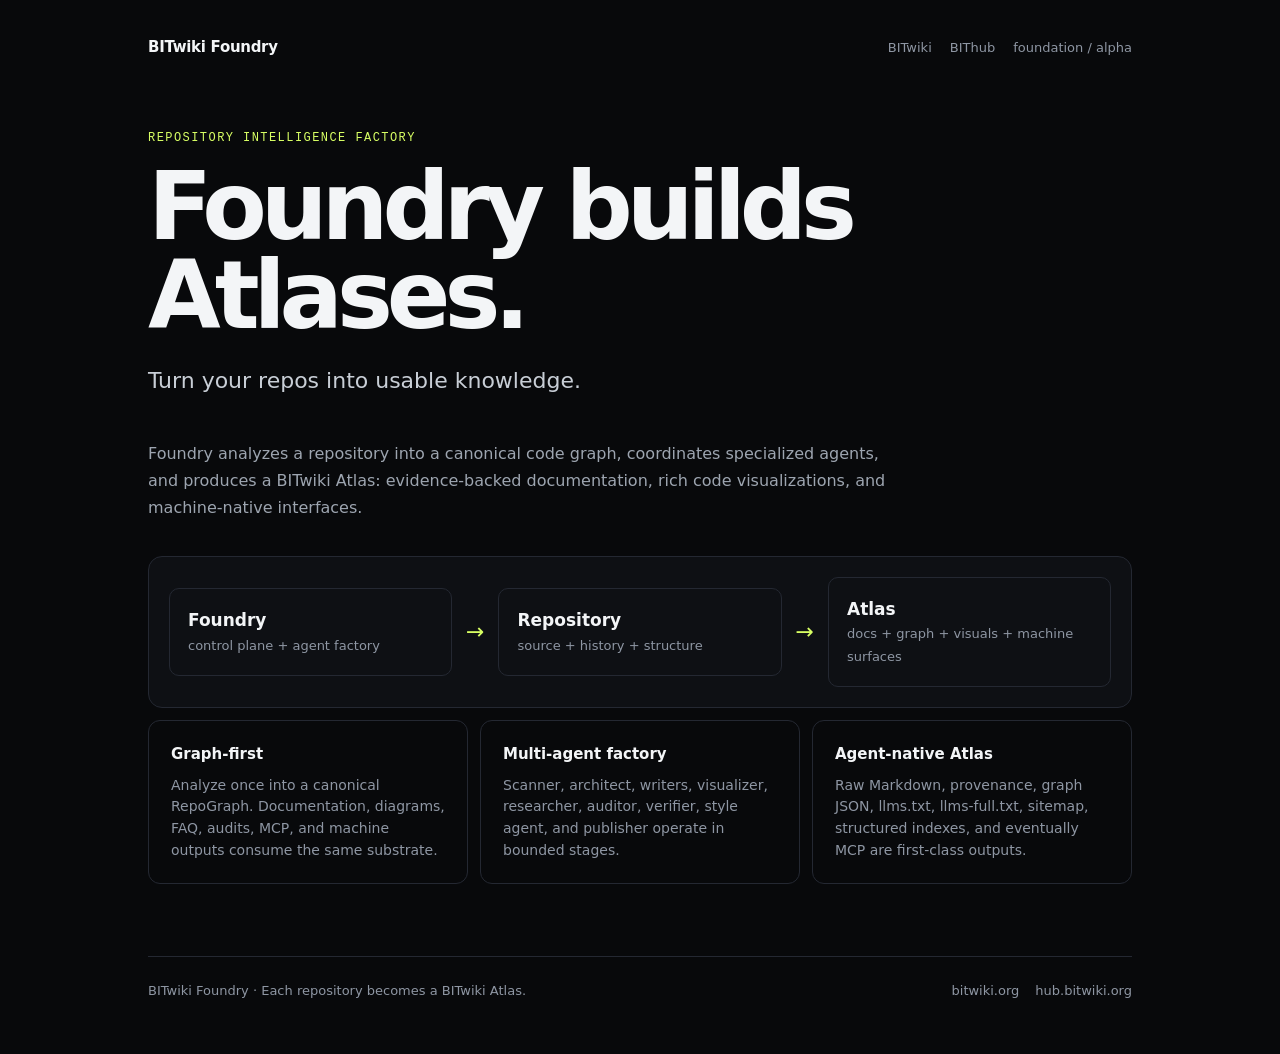
==== index.html @ 60d4ee9d "Refine BITwiki Foundry homepage copy and ecosystem links" ====
<!doctype html>
<html lang="en">
<head>
<meta charset="utf-8" />
<meta name="viewport" content="width=device-width,initial-scale=1" />
<title>BITwiki Foundry</title>
<meta name="description" content="BITwiki Foundry turns repositories into usable knowledge and produces agent-native BITwiki Atlases." />
<style>
:root{color-scheme:dark;--bg:#08090b;--panel:#0e1014;--line:#242832;--fg:#f3f5f7;--muted:#8e96a3;--accent:#d8ff64}
*{box-sizing:border-box}html,body{margin:0;background:var(--bg);color:var(--fg);font:15px/1.55 ui-sans-serif,system-ui,-apple-system,BlinkMacSystemFont,"Segoe UI",sans-serif}body{min-height:100vh}a{color:inherit;text-decoration:none}.wrap{max-width:1040px;margin:auto;padding:28px}.nav{display:flex;justify-content:space-between;align-items:center;gap:20px;padding:8px 0 72px}.brand{font-weight:700;letter-spacing:-.02em}.navlinks{display:flex;align-items:center;gap:18px;color:var(--muted);font-size:13px}.navlinks a:hover{color:var(--fg)}.tag{color:var(--muted);font-size:13px}.hero{max-width:800px;padding-bottom:42px}.kicker{font:12px ui-monospace,SFMono-Regular,Menlo,monospace;color:var(--accent);letter-spacing:.12em;text-transform:uppercase}.hero h1{font-size:clamp(46px,8vw,94px);line-height:.94;letter-spacing:-.065em;margin:18px 0 24px}.subtitle{font-size:22px;max-width:680px;color:#c8ced6;margin:0}.intro{max-width:760px;padding:0 0 34px}.intro p{margin:0;color:#9da5b0;font-size:16px;line-height:1.7}.flow{display:grid;grid-template-columns:1fr auto 1fr auto 1fr;gap:14px;align-items:center;border:1px solid var(--line);background:var(--panel);padding:20px;border-radius:14px}.node{padding:18px;border:1px solid var(--line);border-radius:10px}.node strong{display:block;font-size:17px}.node span{color:var(--muted);font-size:13px}.arrow{color:var(--accent);font-size:22px}.grid{display:grid;grid-template-columns:repeat(3,1fr);gap:12px;margin-top:12px}.card{border:1px solid var(--line);border-radius:12px;padding:22px;min-height:150px}.card h3{margin:0 0 8px;font-size:15px}.card p{margin:0;color:var(--muted);font-size:14px}.foot{display:flex;justify-content:space-between;gap:20px;flex-wrap:wrap;border-top:1px solid var(--line);margin-top:72px;padding:24px 0;color:var(--muted);font-size:13px}.footlinks{display:flex;gap:16px}.foot a:hover{color:var(--fg)}@media(max-width:720px){.nav{align-items:flex-start;padding-bottom:44px}.navlinks{gap:12px;flex-wrap:wrap;justify-content:flex-end}.tag{display:none}.flow{grid-template-columns:1fr}.arrow{transform:rotate(90deg);text-align:center}.grid{grid-template-columns:1fr}.hero{padding-bottom:34px}}
</style>
</head>
<body><main class="wrap">
<nav class="nav"><div class="brand">BITwiki Foundry</div><div class="navlinks"><a href="https://bitwiki.org/">BITwiki</a><a href="https://hub.bitwiki.org/">BIThub</a><span class="tag">foundation / alpha</span></div></nav>
<section class="hero"><div class="kicker">Repository intelligence factory</div><h1>Foundry builds Atlases.</h1><p class="subtitle">Turn your repos into usable knowledge.</p></section>
<section class="intro"><p>Foundry analyzes a repository into a canonical code graph, coordinates specialized agents, and produces a BITwiki Atlas: evidence-backed documentation, rich code visualizations, and machine-native interfaces.</p></section>
<section class="flow" aria-label="Foundry pipeline"><div class="node"><strong>Foundry</strong><span>control plane + agent factory</span></div><div class="arrow">→</div><div class="node"><strong>Repository</strong><span>source + history + structure</span></div><div class="arrow">→</div><div class="node"><strong>Atlas</strong><span>docs + graph + visuals + machine surfaces</span></div></section>
<section class="grid"><article class="card"><h3>Graph-first</h3><p>Analyze once into a canonical RepoGraph. Documentation, diagrams, FAQ, audits, MCP, and machine outputs consume the same substrate.</p></article><article class="card"><h3>Multi-agent factory</h3><p>Scanner, architect, writers, visualizer, researcher, auditor, verifier, style agent, and publisher operate in bounded stages.</p></article><article class="card"><h3>Agent-native Atlas</h3><p>Raw Markdown, provenance, graph JSON, llms.txt, llms-full.txt, sitemap, structured indexes, and eventually MCP are first-class outputs.</p></article></section>
<footer class="foot"><span>BITwiki Foundry · Each repository becomes a BITwiki Atlas.</span><span class="footlinks"><a href="https://bitwiki.org/">bitwiki.org</a><a href="https://hub.bitwiki.org/">hub.bitwiki.org</a></span></footer>
</main></body></html>
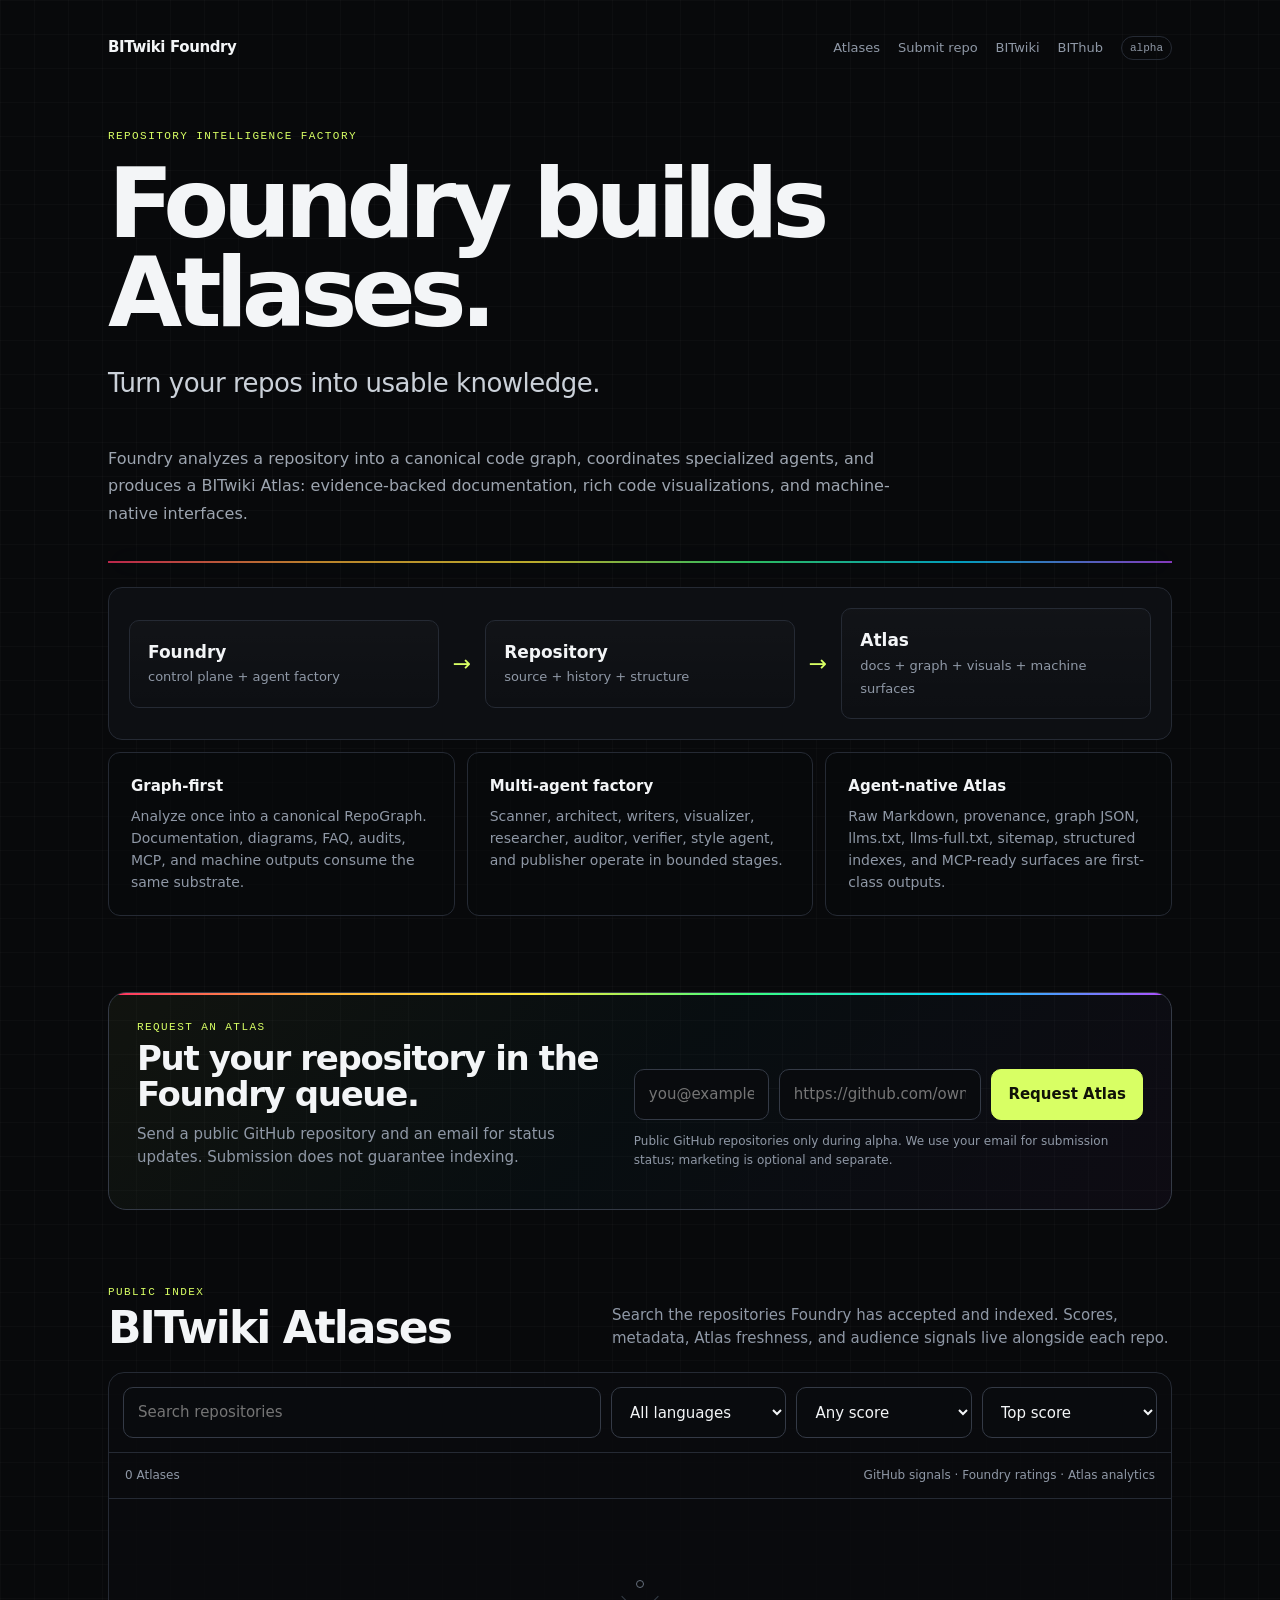
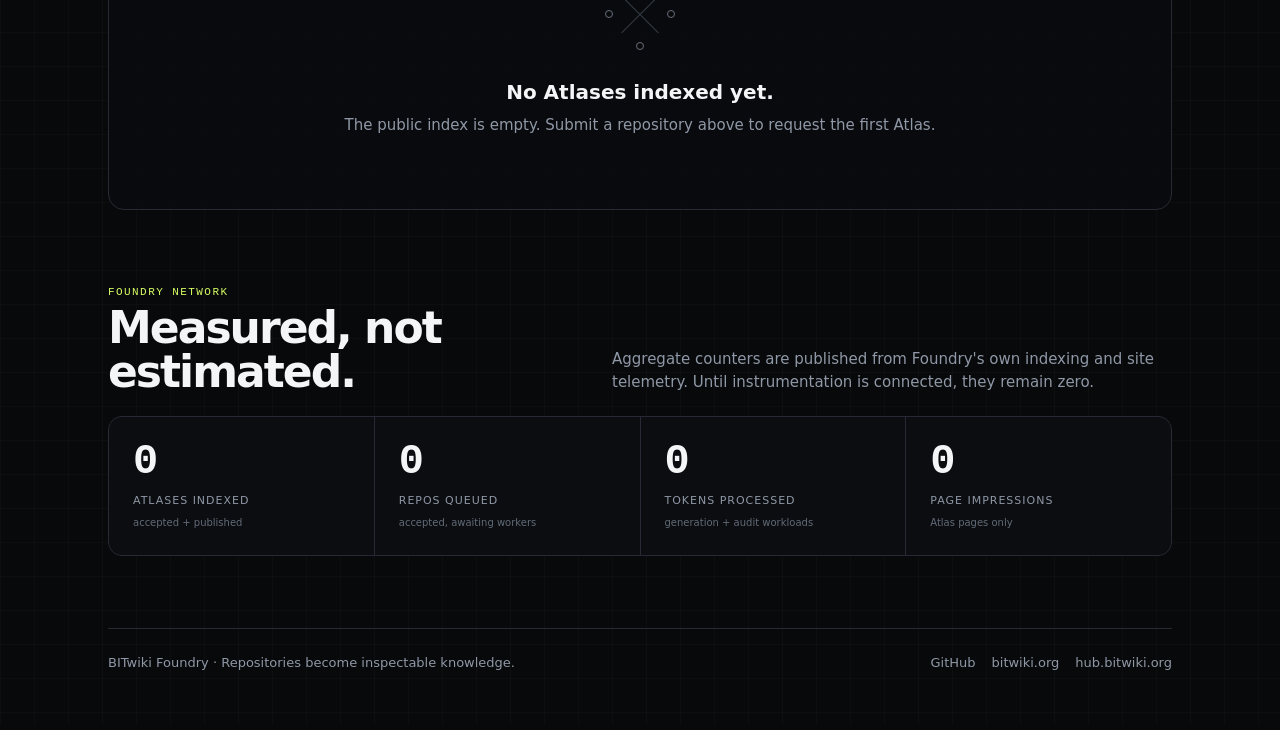
==== commit 1af777bd: "Add Atlas index, repo intake funnel, metrics, and consent guardrails" ====
--- a/index.html
+++ b/index.html
@@ -5,16 +5,59 @@
 <meta name="viewport" content="width=device-width,initial-scale=1" />
 <title>BITwiki Foundry</title>
 <meta name="description" content="BITwiki Foundry turns repositories into usable knowledge and produces agent-native BITwiki Atlases." />
+<meta name="theme-color" content="#08090b" />
 <style>
-:root{color-scheme:dark;--bg:#08090b;--panel:#0e1014;--line:#242832;--fg:#f3f5f7;--muted:#8e96a3;--accent:#d8ff64}
-*{box-sizing:border-box}html,body{margin:0;background:var(--bg);color:var(--fg);font:15px/1.55 ui-sans-serif,system-ui,-apple-system,BlinkMacSystemFont,"Segoe UI",sans-serif}body{min-height:100vh}a{color:inherit;text-decoration:none}.wrap{max-width:1040px;margin:auto;padding:28px}.nav{display:flex;justify-content:space-between;align-items:center;gap:20px;padding:8px 0 72px}.brand{font-weight:700;letter-spacing:-.02em}.navlinks{display:flex;align-items:center;gap:18px;color:var(--muted);font-size:13px}.navlinks a:hover{color:var(--fg)}.tag{color:var(--muted);font-size:13px}.hero{max-width:800px;padding-bottom:42px}.kicker{font:12px ui-monospace,SFMono-Regular,Menlo,monospace;color:var(--accent);letter-spacing:.12em;text-transform:uppercase}.hero h1{font-size:clamp(46px,8vw,94px);line-height:.94;letter-spacing:-.065em;margin:18px 0 24px}.subtitle{font-size:22px;max-width:680px;color:#c8ced6;margin:0}.intro{max-width:760px;padding:0 0 34px}.intro p{margin:0;color:#9da5b0;font-size:16px;line-height:1.7}.flow{display:grid;grid-template-columns:1fr auto 1fr auto 1fr;gap:14px;align-items:center;border:1px solid var(--line);background:var(--panel);padding:20px;border-radius:14px}.node{padding:18px;border:1px solid var(--line);border-radius:10px}.node strong{display:block;font-size:17px}.node span{color:var(--muted);font-size:13px}.arrow{color:var(--accent);font-size:22px}.grid{display:grid;grid-template-columns:repeat(3,1fr);gap:12px;margin-top:12px}.card{border:1px solid var(--line);border-radius:12px;padding:22px;min-height:150px}.card h3{margin:0 0 8px;font-size:15px}.card p{margin:0;color:var(--muted);font-size:14px}.foot{display:flex;justify-content:space-between;gap:20px;flex-wrap:wrap;border-top:1px solid var(--line);margin-top:72px;padding:24px 0;color:var(--muted);font-size:13px}.footlinks{display:flex;gap:16px}.foot a:hover{color:var(--fg)}@media(max-width:720px){.nav{align-items:flex-start;padding-bottom:44px}.navlinks{gap:12px;flex-wrap:wrap;justify-content:flex-end}.tag{display:none}.flow{grid-template-columns:1fr}.arrow{transform:rotate(90deg);text-align:center}.grid{grid-template-columns:1fr}.hero{padding-bottom:34px}}
+:root{color-scheme:dark;--bg:#08090b;--panel:#0e1014;--panel2:#11141a;--line:#252a34;--line2:#343a46;--fg:#f3f5f7;--muted:#8f98a6;--soft:#c4cbd4;--accent:#d8ff64;--danger:#ff6b7a;--ok:#79f2a6;--radius:14px}
+*{box-sizing:border-box}html{scroll-behavior:smooth}html,body{margin:0;background:var(--bg);color:var(--fg);font:15px/1.55 ui-sans-serif,system-ui,-apple-system,BlinkMacSystemFont,"Segoe UI",sans-serif}body{min-height:100vh;background-image:linear-gradient(rgba(255,255,255,.018) 1px,transparent 1px),linear-gradient(90deg,rgba(255,255,255,.018) 1px,transparent 1px);background-size:34px 34px}button,input,select{font:inherit}a{color:inherit;text-decoration:none}.wrap{max-width:1120px;margin:auto;padding:28px}.nav{display:flex;justify-content:space-between;align-items:center;gap:20px;padding:8px 0 70px}.brand{font-weight:760;letter-spacing:-.025em}.navlinks{display:flex;align-items:center;gap:18px;color:var(--muted);font-size:13px}.navlinks a:hover,.foot a:hover{color:var(--fg)}.tag{font:11px ui-monospace,SFMono-Regular,Menlo,monospace;color:var(--muted);border:1px solid var(--line);padding:5px 8px;border-radius:999px}.hero{max-width:840px;padding-bottom:42px}.kicker,.eyebrow{font:11px ui-monospace,SFMono-Regular,Menlo,monospace;color:var(--accent);letter-spacing:.13em;text-transform:uppercase}.hero h1{font-size:clamp(48px,8vw,96px);line-height:.93;letter-spacing:-.067em;margin:18px 0 24px}.subtitle{font-size:clamp(20px,2.5vw,26px);max-width:700px;color:#cbd1d9;margin:0;letter-spacing:-.02em}.intro{max-width:790px;padding:0 0 34px}.intro p{margin:0;color:#9da5b0;font-size:16px;line-height:1.72}.spectrum{height:2px;width:100%;margin:0 0 24px;background:linear-gradient(90deg,#ff3264,#ffb338,#ffe93a,#3cff7f,#00d6ff,#b44cff);opacity:.72;box-shadow:0 0 28px rgba(0,214,255,.1)}.flow{display:grid;grid-template-columns:1fr auto 1fr auto 1fr;gap:14px;align-items:center;border:1px solid var(--line);background:rgba(14,16,20,.92);padding:20px;border-radius:var(--radius)}.node{padding:18px;border:1px solid var(--line);border-radius:10px;background:linear-gradient(180deg,rgba(255,255,255,.018),rgba(255,255,255,0))}.node strong{display:block;font-size:17px}.node span{color:var(--muted);font-size:13px}.arrow{color:var(--accent);font-size:22px}.feature-grid{display:grid;grid-template-columns:repeat(3,1fr);gap:12px;margin-top:12px}.card{border:1px solid var(--line);border-radius:12px;padding:22px;min-height:150px;background:rgba(8,9,11,.58)}.card h3{margin:0 0 8px;font-size:15px}.card p{margin:0;color:var(--muted);font-size:14px}.section{padding-top:76px}.section-head{display:flex;justify-content:space-between;align-items:flex-end;gap:20px;margin-bottom:22px}.section-head h2{font-size:clamp(28px,4vw,44px);line-height:1;letter-spacing:-.045em;margin:8px 0 0}.section-head p{max-width:560px;color:var(--muted);margin:0}.submit-panel{position:relative;overflow:hidden;border:1px solid var(--line2);border-radius:18px;padding:28px;background:linear-gradient(135deg,rgba(216,255,100,.045),rgba(0,214,255,.025) 50%,rgba(180,76,255,.035))}.submit-panel:before{content:"";position:absolute;inset:0 0 auto 0;height:2px;background:linear-gradient(90deg,#ff3264,#ffb338,#ffe93a,#3cff7f,#00d6ff,#b44cff)}.submit-copy{display:grid;grid-template-columns:1fr 1.1fr;gap:34px;align-items:end}.submit-copy h2{font-size:34px;letter-spacing:-.04em;line-height:1.05;margin:8px 0 10px}.submit-copy p{margin:0;color:var(--muted);max-width:480px}.repo-form{display:grid;grid-template-columns:1fr 1.5fr auto;gap:10px}.field{width:100%;border:1px solid var(--line2);background:#090b0e;color:var(--fg);border-radius:10px;padding:13px 14px;outline:none}.field:focus{border-color:#65707f;box-shadow:0 0 0 3px rgba(216,255,100,.06)}.btn{border:1px solid var(--line2);background:transparent;color:var(--fg);border-radius:10px;padding:12px 16px;cursor:pointer;font-weight:650}.btn:hover{border-color:#56606e;background:#12151a}.btn-primary{background:var(--accent);border-color:var(--accent);color:#101207}.btn-primary:hover{background:#e3ff8a;border-color:#e3ff8a}.btn:disabled{opacity:.45;cursor:not-allowed}.form-note{grid-column:1/-1;color:var(--muted);font-size:12px;margin-top:2px}.index-shell{border:1px solid var(--line);border-radius:16px;background:rgba(10,11,14,.84);overflow:hidden}.toolbar{display:grid;grid-template-columns:1.5fr repeat(3,minmax(120px,.55fr));gap:10px;padding:14px;border-bottom:1px solid var(--line)}.atlas-meta{display:flex;justify-content:space-between;align-items:center;gap:15px;padding:13px 16px;border-bottom:1px solid var(--line);color:var(--muted);font-size:12px}.atlas-grid{display:grid;grid-template-columns:repeat(2,1fr);gap:12px;padding:14px}.atlas-card{border:1px solid var(--line);border-radius:12px;padding:18px;background:#0c0e12}.atlas-top{display:flex;justify-content:space-between;gap:15px}.atlas-name{font-size:18px;font-weight:700;letter-spacing:-.02em}.atlas-owner{font-size:12px;color:var(--muted)}.score{font:700 20px ui-monospace,SFMono-Regular,Menlo,monospace;color:var(--accent)}.metrics{display:grid;grid-template-columns:repeat(4,1fr);gap:8px;margin-top:16px}.metric{border-top:1px solid var(--line);padding-top:9px}.metric b{display:block;font:650 13px ui-monospace,SFMono-Regular,Menlo,monospace}.metric span{color:var(--muted);font-size:10px;text-transform:uppercase;letter-spacing:.08em}.empty{padding:58px 24px;text-align:center}.empty-visual{width:88px;height:88px;margin:0 auto 18px;position:relative}.empty-visual i{position:absolute;width:8px;height:8px;border:1px solid #66707d;border-radius:50%;background:var(--bg)}.empty-visual i:nth-child(1){left:9px;top:39px}.empty-visual i:nth-child(2){left:40px;top:9px}.empty-visual i:nth-child(3){right:9px;top:39px}.empty-visual i:nth-child(4){left:40px;bottom:9px}.empty-visual:before,.empty-visual:after{content:"";position:absolute;left:18px;right:18px;top:43px;height:1px;background:#333a45;transform:rotate(45deg);transform-origin:center}.empty-visual:after{transform:rotate(-45deg)}.empty h3{font-size:20px;margin:0 0 6px}.empty p{color:var(--muted);margin:0}.stats{display:grid;grid-template-columns:repeat(4,1fr);gap:1px;border:1px solid var(--line);background:var(--line);border-radius:14px;overflow:hidden}.stat{background:#0b0d10;padding:24px}.stat strong{display:block;font:650 clamp(24px,4vw,42px)/1 ui-monospace,SFMono-Regular,Menlo,monospace;letter-spacing:-.06em}.stat span{display:block;margin-top:9px;color:var(--muted);font-size:11px;text-transform:uppercase;letter-spacing:.09em}.stat small{display:block;margin-top:6px;color:#626b78;font-size:10px}.foot{display:flex;justify-content:space-between;gap:20px;flex-wrap:wrap;border-top:1px solid var(--line);margin-top:72px;padding:24px 0;color:var(--muted);font-size:13px}.footlinks{display:flex;gap:16px}.modal-backdrop{position:fixed;inset:0;background:rgba(0,0,0,.72);display:none;align-items:center;justify-content:center;padding:20px;z-index:50}.modal-backdrop.open{display:flex}.modal{width:min(610px,100%);max-height:90vh;overflow:auto;background:#0d0f13;border:1px solid var(--line2);border-radius:16px;box-shadow:0 24px 80px rgba(0,0,0,.55)}.modal-head{padding:22px 24px 14px;border-bottom:1px solid var(--line)}.modal-head h3{font-size:23px;letter-spacing:-.03em;margin:6px 0}.modal-head p{margin:0;color:var(--muted)}.modal-body{padding:20px 24px}.notice{border:1px solid var(--line);border-radius:10px;padding:13px 14px;margin-bottom:14px;color:var(--soft);font-size:13px}.notice strong{color:var(--fg)}.check{display:grid;grid-template-columns:auto 1fr;gap:10px;align-items:start;margin:16px 0;color:var(--soft);font-size:13px}.check input{margin-top:3px;accent-color:var(--accent)}.check small{display:block;color:var(--muted);margin-top:4px}.modal-actions{display:flex;justify-content:flex-end;gap:10px;padding:14px 24px 22px}.status{margin-top:12px;font-size:12px}.status.error{color:#ff9aa5}.status.ok{color:var(--ok)}
+@media(max-width:860px){.submit-copy{grid-template-columns:1fr}.repo-form{grid-template-columns:1fr}.toolbar{grid-template-columns:1fr 1fr}.atlas-grid{grid-template-columns:1fr}.stats{grid-template-columns:1fr 1fr}.feature-grid{grid-template-columns:1fr}.section-head{align-items:flex-start;flex-direction:column}}
+@media(max-width:620px){.wrap{padding:20px}.nav{align-items:flex-start;padding-bottom:46px}.navlinks{gap:12px;flex-wrap:wrap;justify-content:flex-end}.tag{display:none}.flow{grid-template-columns:1fr}.arrow{transform:rotate(90deg);text-align:center}.toolbar{grid-template-columns:1fr}.stats{grid-template-columns:1fr}.hero{padding-bottom:34px}.submit-panel{padding:22px}.metrics{grid-template-columns:1fr 1fr}.foot{margin-top:54px}}
 </style>
 </head>
-<body><main class="wrap">
-<nav class="nav"><div class="brand">BITwiki Foundry</div><div class="navlinks"><a href="https://bitwiki.org/">BITwiki</a><a href="https://hub.bitwiki.org/">BIThub</a><span class="tag">foundation / alpha</span></div></nav>
+<body>
+<main class="wrap">
+<nav class="nav"><div class="brand">BITwiki Foundry</div><div class="navlinks"><a href="#atlases">Atlases</a><a href="#submit">Submit repo</a><a href="https://bitwiki.org/">BITwiki</a><a href="https://hub.bitwiki.org/">BIThub</a><span class="tag">alpha</span></div></nav>
 <section class="hero"><div class="kicker">Repository intelligence factory</div><h1>Foundry builds Atlases.</h1><p class="subtitle">Turn your repos into usable knowledge.</p></section>
 <section class="intro"><p>Foundry analyzes a repository into a canonical code graph, coordinates specialized agents, and produces a BITwiki Atlas: evidence-backed documentation, rich code visualizations, and machine-native interfaces.</p></section>
+<div class="spectrum" aria-hidden="true"></div>
 <section class="flow" aria-label="Foundry pipeline"><div class="node"><strong>Foundry</strong><span>control plane + agent factory</span></div><div class="arrow">→</div><div class="node"><strong>Repository</strong><span>source + history + structure</span></div><div class="arrow">→</div><div class="node"><strong>Atlas</strong><span>docs + graph + visuals + machine surfaces</span></div></section>
-<section class="grid"><article class="card"><h3>Graph-first</h3><p>Analyze once into a canonical RepoGraph. Documentation, diagrams, FAQ, audits, MCP, and machine outputs consume the same substrate.</p></article><article class="card"><h3>Multi-agent factory</h3><p>Scanner, architect, writers, visualizer, researcher, auditor, verifier, style agent, and publisher operate in bounded stages.</p></article><article class="card"><h3>Agent-native Atlas</h3><p>Raw Markdown, provenance, graph JSON, llms.txt, llms-full.txt, sitemap, structured indexes, and eventually MCP are first-class outputs.</p></article></section>
-<footer class="foot"><span>BITwiki Foundry · Each repository becomes a BITwiki Atlas.</span><span class="footlinks"><a href="https://bitwiki.org/">bitwiki.org</a><a href="https://hub.bitwiki.org/">hub.bitwiki.org</a></span></footer>
-</main></body></html>
+<section class="feature-grid"><article class="card"><h3>Graph-first</h3><p>Analyze once into a canonical RepoGraph. Documentation, diagrams, FAQ, audits, MCP, and machine outputs consume the same substrate.</p></article><article class="card"><h3>Multi-agent factory</h3><p>Scanner, architect, writers, visualizer, researcher, auditor, verifier, style agent, and publisher operate in bounded stages.</p></article><article class="card"><h3>Agent-native Atlas</h3><p>Raw Markdown, provenance, graph JSON, llms.txt, llms-full.txt, sitemap, structured indexes, and MCP-ready surfaces are first-class outputs.</p></article></section>
+
+<section class="section" id="submit">
+<div class="submit-panel">
+<div class="submit-copy"><div><div class="eyebrow">Request an Atlas</div><h2>Put your repository in the Foundry queue.</h2><p>Send a public GitHub repository and an email for status updates. Submission does not guarantee indexing.</p></div>
+<form class="repo-form" id="repoForm"><input class="field" id="email" name="email" type="email" autocomplete="email" placeholder="you@example.com" aria-label="Email" required><input class="field" id="repo" name="repo" type="url" inputmode="url" placeholder="https://github.com/owner/repository" aria-label="GitHub repository URL" required><button class="btn btn-primary" type="submit">Request Atlas</button><div class="form-note">Public GitHub repositories only during alpha. We use your email for submission status; marketing is optional and separate.</div></form></div>
+<div class="status" id="formStatus" role="status" aria-live="polite"></div>
+</div>
+</section>
+
+<section class="section" id="atlases">
+<div class="section-head"><div><div class="eyebrow">Public index</div><h2>BITwiki Atlases</h2></div><p>Search the repositories Foundry has accepted and indexed. Scores, metadata, Atlas freshness, and audience signals live alongside each repo.</p></div>
+<div class="index-shell"><div class="toolbar"><input class="field" id="search" type="search" placeholder="Search repositories"><select class="field" id="language" aria-label="Language"><option value="">All languages</option></select><select class="field" id="rating" aria-label="Minimum Foundry score"><option value="0">Any score</option><option value="80">80+</option><option value="60">60+</option><option value="40">40+</option></select><select class="field" id="sort" aria-label="Sort"><option value="score">Top score</option><option value="stars">Most stars</option><option value="views">Most viewed</option><option value="fresh">Recently indexed</option></select></div><div class="atlas-meta"><span id="resultCount">0 Atlases</span><span>GitHub signals · Foundry ratings · Atlas analytics</span></div><div class="atlas-grid" id="atlasGrid"></div></div>
+</section>
+
+<section class="section" aria-labelledby="network-stats"><div class="section-head"><div><div class="eyebrow">Foundry network</div><h2 id="network-stats">Measured, not estimated.</h2></div><p>Aggregate counters are published from Foundry's own indexing and site telemetry. Until instrumentation is connected, they remain zero.</p></div><div class="stats"><div class="stat"><strong id="statRepos">0</strong><span>Atlases indexed</span><small>accepted + published</small></div><div class="stat"><strong id="statQueue">0</strong><span>Repos queued</span><small>accepted, awaiting workers</small></div><div class="stat"><strong id="statTokens">0</strong><span>Tokens processed</span><small>generation + audit workloads</small></div><div class="stat"><strong id="statViews">0</strong><span>Page impressions</span><small>Atlas pages only</small></div></div></section>
+
+<footer class="foot"><span>BITwiki Foundry · Repositories become inspectable knowledge.</span><span class="footlinks"><a href="https://github.com/bitwikiorg/foundry">GitHub</a><a href="https://bitwiki.org/">bitwiki.org</a><a href="https://hub.bitwiki.org/">hub.bitwiki.org</a></span></footer>
+</main>
+
+<div class="modal-backdrop" id="consentModal" role="dialog" aria-modal="true" aria-labelledby="consentTitle"><div class="modal"><div class="modal-head"><div class="eyebrow">Before we queue it</div><h3 id="consentTitle">Public indexing consent</h3><p>Confirm what Foundry may do with the repository and your contact information.</p></div><div class="modal-body"><div class="notice"><strong>Public output.</strong> If accepted, Foundry may analyze, summarize, visualize, cache, and publicly publish information derived from the submitted public repository as a BITwiki Atlas.</div><div class="notice"><strong>Admission is reviewed.</strong> A Foundry Judge checks that the repository is public, legitimate, technically indexable, and meets inclusion criteria. Accepted repositories enter a capacity-limited queue; processing time is not guaranteed.</div><div class="notice"><strong>No secrets or restricted code.</strong> Do not submit private, confidential, proprietary-without-permission, credential-bearing, or access-restricted repositories. You confirm you are allowed to submit this repo.</div><div class="notice"><strong>Ongoing indexing.</strong> A published Atlas may be re-scanned when the public repository changes. Removal or correction requests can be filed in the <a href="https://github.com/bitwikiorg/foundry/issues/new" style="text-decoration:underline">Foundry repository</a>.</div><label class="check"><input type="checkbox" id="indexConsent"><span><strong>I understand and request public indexing.</strong><small>Required. Submission is a request, not a guarantee of acceptance or publication.</small></span></label><label class="check"><input type="checkbox" id="marketingConsent"><span><strong>Send me occasional BITwiki / Foundry news and product updates.</strong><small>Optional. You can unsubscribe at any time. Your email is still used for submission status even if this is unchecked.</small></span></label><div class="status" id="modalStatus" role="status" aria-live="polite"></div></div><div class="modal-actions"><button class="btn" type="button" id="cancelModal">Cancel</button><button class="btn btn-primary" type="button" id="confirmSubmit" disabled>Queue repository</button></div></div></div>
+
+<script>
+const state={atlases:[],pending:null};
+const $=s=>document.querySelector(s);
+const fmt=n=>new Intl.NumberFormat('en-US',{notation:n>=1000000?'compact':'standard',maximumFractionDigits:1}).format(n||0);
+function repoHostOK(value){try{const u=new URL(value);return u.protocol==='https:'&&u.hostname.toLowerCase()==='github.com'&&u.pathname.split('/').filter(Boolean).length>=2}catch{return false}}
+function esc(s){return String(s??'').replace(/[&<>'"]/g,c=>({'&':'&amp;','<':'&lt;','>':'&gt;',"'":'&#39;','"':'&quot;'}[c]))}
+function atlasCard(a){return `<article class="atlas-card"><div class="atlas-top"><div><div class="atlas-name">${esc(a.name)}</div><div class="atlas-owner">${esc(a.owner)} · ${esc(a.language||'Mixed')} · indexed ${esc(a.indexed_at||'—')}</div></div><div class="score" title="Foundry Score">${Number(a.foundry_score||0)}</div></div><div class="metrics"><div class="metric"><b>★ ${fmt(a.github_stars)}</b><span>Stars</span></div><div class="metric"><b>${esc(a.evidence_grade||'—')}</b><span>Evidence</span></div><div class="metric"><b>${fmt(a.impressions)}</b><span>Views</span></div><div class="metric"><b>${Math.round((a.doc_coverage||0)*100)}%</b><span>Coverage</span></div></div></article>`}
+function render(){const q=$('#search').value.trim().toLowerCase(),lang=$('#language').value,min=Number($('#rating').value),sort=$('#sort').value;let rows=state.atlases.filter(a=>(!q||`${a.owner}/${a.name} ${a.description||''}`.toLowerCase().includes(q))&&(!lang||a.language===lang)&&Number(a.foundry_score||0)>=min);rows.sort((a,b)=>sort==='stars'?(b.github_stars||0)-(a.github_stars||0):sort==='views'?(b.impressions||0)-(a.impressions||0):sort==='fresh'?String(b.indexed_at||'').localeCompare(String(a.indexed_at||'')):(b.foundry_score||0)-(a.foundry_score||0));$('#resultCount').textContent=`${rows.length} Atlas${rows.length===1?'':'es'}`;$('#atlasGrid').innerHTML=rows.length?rows.map(atlasCard).join(''):`<div class="empty" style="grid-column:1/-1"><div class="empty-visual"><i></i><i></i><i></i><i></i></div><h3>No Atlases indexed yet.</h3><p>The public index is empty. Submit a repository above to request the first Atlas.</p></div>`}
+async function loadData(){try{const r=await fetch('/atlases.json',{cache:'no-store'});const d=await r.json();state.atlases=Array.isArray(d)?d:(d.atlases||[])}catch{state.atlases=[]}const langs=[...new Set(state.atlases.map(x=>x.language).filter(Boolean))].sort();$('#language').innerHTML='<option value="">All languages</option>'+langs.map(x=>`<option>${esc(x)}</option>`).join('');render();try{const r=await fetch('/site-stats.json',{cache:'no-store'}),s=await r.json();$('#statRepos').textContent=fmt(s.atlases_indexed);$('#statQueue').textContent=fmt(s.repos_queued);$('#statTokens').textContent=fmt(s.tokens_processed);$('#statViews').textContent=fmt(s.page_impressions)}catch{}}
+['#search','#language','#rating','#sort'].forEach(id=>$(id).addEventListener('input',render));
+$('#repoForm').addEventListener('submit',e=>{e.preventDefault();const email=$('#email').value.trim(),repo_url=$('#repo').value.trim();$('#formStatus').textContent='';if(!repoHostOK(repo_url)){const x=$('#formStatus');x.className='status error';x.textContent='Enter a public GitHub repository URL, for example https://github.com/owner/repo.';return}state.pending={email,repo_url};$('#indexConsent').checked=false;$('#marketingConsent').checked=false;$('#confirmSubmit').disabled=true;$('#modalStatus').textContent='';$('#consentModal').classList.add('open')});
+$('#indexConsent').addEventListener('change',e=>$('#confirmSubmit').disabled=!e.target.checked);
+function closeModal(){$('#consentModal').classList.remove('open')}
+$('#cancelModal').addEventListener('click',closeModal);$('#consentModal').addEventListener('click',e=>{if(e.target.id==='consentModal')closeModal()});
+$('#confirmSubmit').addEventListener('click',async()=>{if(!state.pending||!$('#indexConsent').checked)return;const b=$('#confirmSubmit'),status=$('#modalStatus');b.disabled=true;b.textContent='Queuing…';status.textContent='';try{const r=await fetch('/api/submit',{method:'POST',headers:{'content-type':'application/json'},body:JSON.stringify({...state.pending,indexing_consent:true,marketing_consent:$('#marketingConsent').checked})});const d=await r.json().catch(()=>({}));if(!r.ok)throw new Error(d.message||'Submission intake is unavailable.');status.className='status ok';status.textContent='Repository request accepted into the intake queue.';b.textContent='Queued';setTimeout(()=>{closeModal();$('#repoForm').reset();state.pending=null},900)}catch(err){status.className='status error';status.textContent=err.message;b.disabled=false;b.textContent='Queue repository'}});
+loadData();
+</script>
+</body>
+</html>
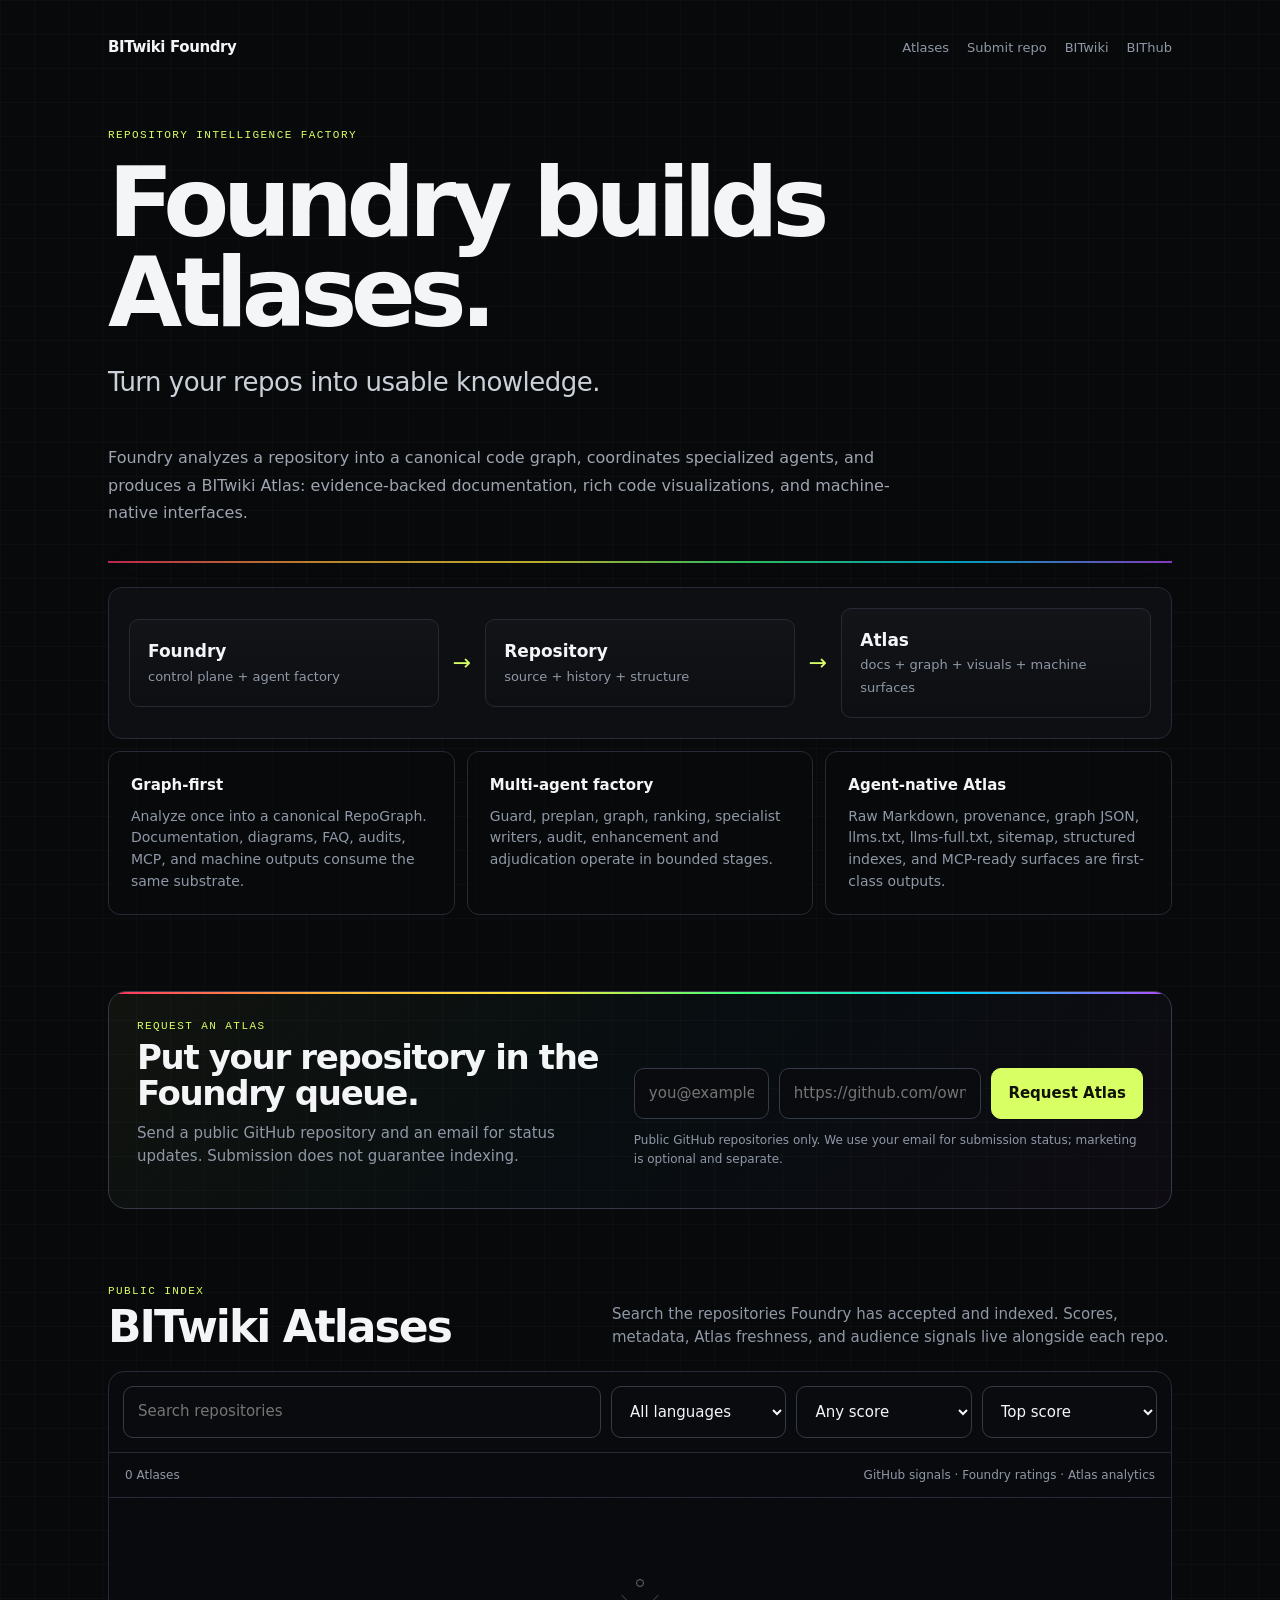
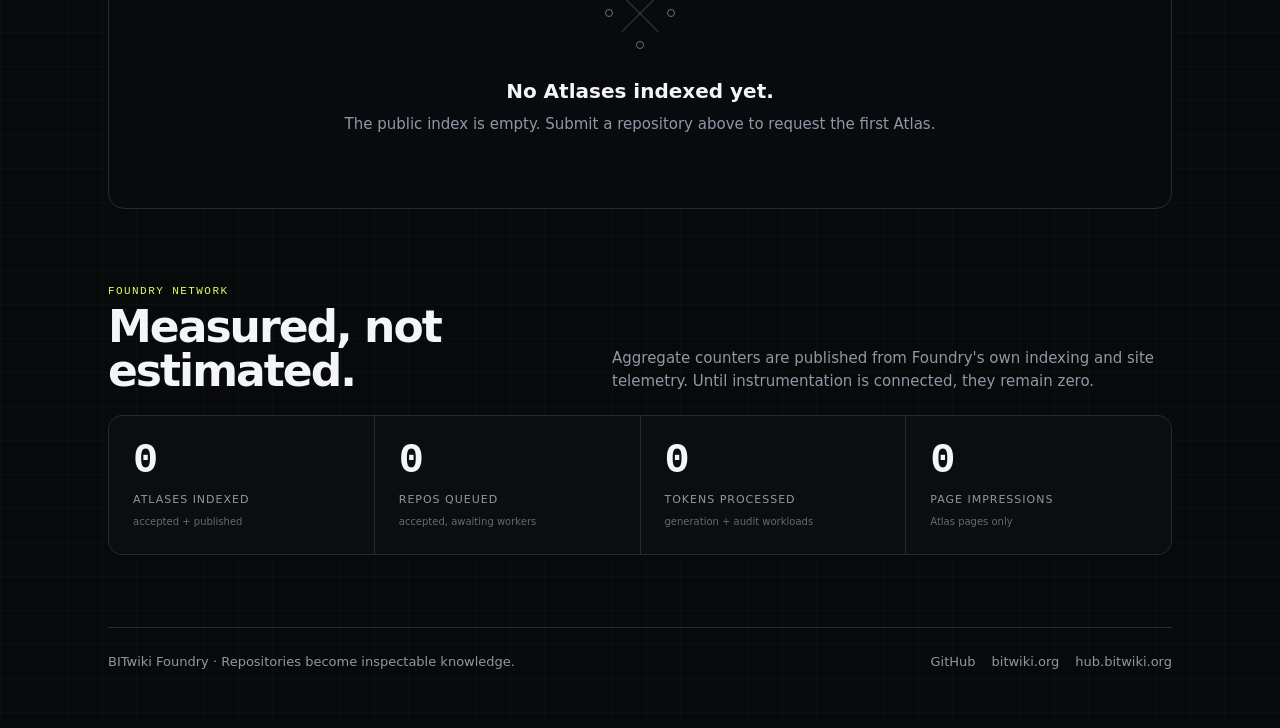
==== commit 2c0fb9ec: "Keep public repo lightweight; restore safe frontend changes" ====
--- a/index.html
+++ b/index.html
@@ -8,24 +8,24 @@
 <meta name="theme-color" content="#08090b" />
 <style>
 :root{color-scheme:dark;--bg:#08090b;--panel:#0e1014;--panel2:#11141a;--line:#252a34;--line2:#343a46;--fg:#f3f5f7;--muted:#8f98a6;--soft:#c4cbd4;--accent:#d8ff64;--danger:#ff6b7a;--ok:#79f2a6;--radius:14px}
-*{box-sizing:border-box}html{scroll-behavior:smooth}html,body{margin:0;background:var(--bg);color:var(--fg);font:15px/1.55 ui-sans-serif,system-ui,-apple-system,BlinkMacSystemFont,"Segoe UI",sans-serif}body{min-height:100vh;background-image:linear-gradient(rgba(255,255,255,.018) 1px,transparent 1px),linear-gradient(90deg,rgba(255,255,255,.018) 1px,transparent 1px);background-size:34px 34px}button,input,select{font:inherit}a{color:inherit;text-decoration:none}.wrap{max-width:1120px;margin:auto;padding:28px}.nav{display:flex;justify-content:space-between;align-items:center;gap:20px;padding:8px 0 70px}.brand{font-weight:760;letter-spacing:-.025em}.navlinks{display:flex;align-items:center;gap:18px;color:var(--muted);font-size:13px}.navlinks a:hover,.foot a:hover{color:var(--fg)}.tag{font:11px ui-monospace,SFMono-Regular,Menlo,monospace;color:var(--muted);border:1px solid var(--line);padding:5px 8px;border-radius:999px}.hero{max-width:840px;padding-bottom:42px}.kicker,.eyebrow{font:11px ui-monospace,SFMono-Regular,Menlo,monospace;color:var(--accent);letter-spacing:.13em;text-transform:uppercase}.hero h1{font-size:clamp(48px,8vw,96px);line-height:.93;letter-spacing:-.067em;margin:18px 0 24px}.subtitle{font-size:clamp(20px,2.5vw,26px);max-width:700px;color:#cbd1d9;margin:0;letter-spacing:-.02em}.intro{max-width:790px;padding:0 0 34px}.intro p{margin:0;color:#9da5b0;font-size:16px;line-height:1.72}.spectrum{height:2px;width:100%;margin:0 0 24px;background:linear-gradient(90deg,#ff3264,#ffb338,#ffe93a,#3cff7f,#00d6ff,#b44cff);opacity:.72;box-shadow:0 0 28px rgba(0,214,255,.1)}.flow{display:grid;grid-template-columns:1fr auto 1fr auto 1fr;gap:14px;align-items:center;border:1px solid var(--line);background:rgba(14,16,20,.92);padding:20px;border-radius:var(--radius)}.node{padding:18px;border:1px solid var(--line);border-radius:10px;background:linear-gradient(180deg,rgba(255,255,255,.018),rgba(255,255,255,0))}.node strong{display:block;font-size:17px}.node span{color:var(--muted);font-size:13px}.arrow{color:var(--accent);font-size:22px}.feature-grid{display:grid;grid-template-columns:repeat(3,1fr);gap:12px;margin-top:12px}.card{border:1px solid var(--line);border-radius:12px;padding:22px;min-height:150px;background:rgba(8,9,11,.58)}.card h3{margin:0 0 8px;font-size:15px}.card p{margin:0;color:var(--muted);font-size:14px}.section{padding-top:76px}.section-head{display:flex;justify-content:space-between;align-items:flex-end;gap:20px;margin-bottom:22px}.section-head h2{font-size:clamp(28px,4vw,44px);line-height:1;letter-spacing:-.045em;margin:8px 0 0}.section-head p{max-width:560px;color:var(--muted);margin:0}.submit-panel{position:relative;overflow:hidden;border:1px solid var(--line2);border-radius:18px;padding:28px;background:linear-gradient(135deg,rgba(216,255,100,.045),rgba(0,214,255,.025) 50%,rgba(180,76,255,.035))}.submit-panel:before{content:"";position:absolute;inset:0 0 auto 0;height:2px;background:linear-gradient(90deg,#ff3264,#ffb338,#ffe93a,#3cff7f,#00d6ff,#b44cff)}.submit-copy{display:grid;grid-template-columns:1fr 1.1fr;gap:34px;align-items:end}.submit-copy h2{font-size:34px;letter-spacing:-.04em;line-height:1.05;margin:8px 0 10px}.submit-copy p{margin:0;color:var(--muted);max-width:480px}.repo-form{display:grid;grid-template-columns:1fr 1.5fr auto;gap:10px}.field{width:100%;border:1px solid var(--line2);background:#090b0e;color:var(--fg);border-radius:10px;padding:13px 14px;outline:none}.field:focus{border-color:#65707f;box-shadow:0 0 0 3px rgba(216,255,100,.06)}.btn{border:1px solid var(--line2);background:transparent;color:var(--fg);border-radius:10px;padding:12px 16px;cursor:pointer;font-weight:650}.btn:hover{border-color:#56606e;background:#12151a}.btn-primary{background:var(--accent);border-color:var(--accent);color:#101207}.btn-primary:hover{background:#e3ff8a;border-color:#e3ff8a}.btn:disabled{opacity:.45;cursor:not-allowed}.form-note{grid-column:1/-1;color:var(--muted);font-size:12px;margin-top:2px}.index-shell{border:1px solid var(--line);border-radius:16px;background:rgba(10,11,14,.84);overflow:hidden}.toolbar{display:grid;grid-template-columns:1.5fr repeat(3,minmax(120px,.55fr));gap:10px;padding:14px;border-bottom:1px solid var(--line)}.atlas-meta{display:flex;justify-content:space-between;align-items:center;gap:15px;padding:13px 16px;border-bottom:1px solid var(--line);color:var(--muted);font-size:12px}.atlas-grid{display:grid;grid-template-columns:repeat(2,1fr);gap:12px;padding:14px}.atlas-card{border:1px solid var(--line);border-radius:12px;padding:18px;background:#0c0e12}.atlas-top{display:flex;justify-content:space-between;gap:15px}.atlas-name{font-size:18px;font-weight:700;letter-spacing:-.02em}.atlas-owner{font-size:12px;color:var(--muted)}.score{font:700 20px ui-monospace,SFMono-Regular,Menlo,monospace;color:var(--accent)}.metrics{display:grid;grid-template-columns:repeat(4,1fr);gap:8px;margin-top:16px}.metric{border-top:1px solid var(--line);padding-top:9px}.metric b{display:block;font:650 13px ui-monospace,SFMono-Regular,Menlo,monospace}.metric span{color:var(--muted);font-size:10px;text-transform:uppercase;letter-spacing:.08em}.empty{padding:58px 24px;text-align:center}.empty-visual{width:88px;height:88px;margin:0 auto 18px;position:relative}.empty-visual i{position:absolute;width:8px;height:8px;border:1px solid #66707d;border-radius:50%;background:var(--bg)}.empty-visual i:nth-child(1){left:9px;top:39px}.empty-visual i:nth-child(2){left:40px;top:9px}.empty-visual i:nth-child(3){right:9px;top:39px}.empty-visual i:nth-child(4){left:40px;bottom:9px}.empty-visual:before,.empty-visual:after{content:"";position:absolute;left:18px;right:18px;top:43px;height:1px;background:#333a45;transform:rotate(45deg);transform-origin:center}.empty-visual:after{transform:rotate(-45deg)}.empty h3{font-size:20px;margin:0 0 6px}.empty p{color:var(--muted);margin:0}.stats{display:grid;grid-template-columns:repeat(4,1fr);gap:1px;border:1px solid var(--line);background:var(--line);border-radius:14px;overflow:hidden}.stat{background:#0b0d10;padding:24px}.stat strong{display:block;font:650 clamp(24px,4vw,42px)/1 ui-monospace,SFMono-Regular,Menlo,monospace;letter-spacing:-.06em}.stat span{display:block;margin-top:9px;color:var(--muted);font-size:11px;text-transform:uppercase;letter-spacing:.09em}.stat small{display:block;margin-top:6px;color:#626b78;font-size:10px}.foot{display:flex;justify-content:space-between;gap:20px;flex-wrap:wrap;border-top:1px solid var(--line);margin-top:72px;padding:24px 0;color:var(--muted);font-size:13px}.footlinks{display:flex;gap:16px}.modal-backdrop{position:fixed;inset:0;background:rgba(0,0,0,.72);display:none;align-items:center;justify-content:center;padding:20px;z-index:50}.modal-backdrop.open{display:flex}.modal{width:min(610px,100%);max-height:90vh;overflow:auto;background:#0d0f13;border:1px solid var(--line2);border-radius:16px;box-shadow:0 24px 80px rgba(0,0,0,.55)}.modal-head{padding:22px 24px 14px;border-bottom:1px solid var(--line)}.modal-head h3{font-size:23px;letter-spacing:-.03em;margin:6px 0}.modal-head p{margin:0;color:var(--muted)}.modal-body{padding:20px 24px}.notice{border:1px solid var(--line);border-radius:10px;padding:13px 14px;margin-bottom:14px;color:var(--soft);font-size:13px}.notice strong{color:var(--fg)}.check{display:grid;grid-template-columns:auto 1fr;gap:10px;align-items:start;margin:16px 0;color:var(--soft);font-size:13px}.check input{margin-top:3px;accent-color:var(--accent)}.check small{display:block;color:var(--muted);margin-top:4px}.modal-actions{display:flex;justify-content:flex-end;gap:10px;padding:14px 24px 22px}.status{margin-top:12px;font-size:12px}.status.error{color:#ff9aa5}.status.ok{color:var(--ok)}
+*{box-sizing:border-box}html{scroll-behavior:smooth}html,body{margin:0;background:var(--bg);color:var(--fg);font:15px/1.55 ui-sans-serif,system-ui,-apple-system,BlinkMacSystemFont,"Segoe UI",sans-serif}body{min-height:100vh;background-image:linear-gradient(rgba(255,255,255,.018) 1px,transparent 1px),linear-gradient(90deg,rgba(255,255,255,.018) 1px,transparent 1px);background-size:34px 34px}button,input,select{font:inherit}a{color:inherit;text-decoration:none}.wrap{max-width:1120px;margin:auto;padding:28px}.nav{display:flex;justify-content:space-between;align-items:center;gap:20px;padding:8px 0 70px}.brand{font-weight:760;letter-spacing:-.025em}.navlinks{display:flex;align-items:center;gap:18px;color:var(--muted);font-size:13px}.navlinks a:hover,.foot a:hover{color:var(--fg)}.hero{max-width:840px;padding-bottom:42px}.kicker,.eyebrow{font:11px ui-monospace,SFMono-Regular,Menlo,monospace;color:var(--accent);letter-spacing:.13em;text-transform:uppercase}.hero h1{font-size:clamp(48px,8vw,96px);line-height:.93;letter-spacing:-.067em;margin:18px 0 24px}.subtitle{font-size:clamp(20px,2.5vw,26px);max-width:700px;color:#cbd1d9;margin:0;letter-spacing:-.02em}.intro{max-width:790px;padding:0 0 34px}.intro p{margin:0;color:#9da5b0;font-size:16px;line-height:1.72}.spectrum{height:2px;width:100%;margin:0 0 24px;background:linear-gradient(90deg,#ff3264,#ffb338,#ffe93a,#3cff7f,#00d6ff,#b44cff);opacity:.72;box-shadow:0 0 28px rgba(0,214,255,.1)}.flow{display:grid;grid-template-columns:1fr auto 1fr auto 1fr;gap:14px;align-items:center;border:1px solid var(--line);background:rgba(14,16,20,.92);padding:20px;border-radius:var(--radius)}.node{padding:18px;border:1px solid var(--line);border-radius:10px;background:linear-gradient(180deg,rgba(255,255,255,.018),rgba(255,255,255,0))}.node strong{display:block;font-size:17px}.node span{color:var(--muted);font-size:13px}.arrow{color:var(--accent);font-size:22px}.feature-grid{display:grid;grid-template-columns:repeat(3,1fr);gap:12px;margin-top:12px}.card{border:1px solid var(--line);border-radius:12px;padding:22px;min-height:150px;background:rgba(8,9,11,.58)}.card h3{margin:0 0 8px;font-size:15px}.card p{margin:0;color:var(--muted);font-size:14px}.section{padding-top:76px}.section-head{display:flex;justify-content:space-between;align-items:flex-end;gap:20px;margin-bottom:22px}.section-head h2{font-size:clamp(28px,4vw,44px);line-height:1;letter-spacing:-.045em;margin:8px 0 0}.section-head p{max-width:560px;color:var(--muted);margin:0}.submit-panel{position:relative;overflow:hidden;border:1px solid var(--line2);border-radius:18px;padding:28px;background:linear-gradient(135deg,rgba(216,255,100,.045),rgba(0,214,255,.025) 50%,rgba(180,76,255,.035))}.submit-panel:before{content:"";position:absolute;inset:0 0 auto 0;height:2px;background:linear-gradient(90deg,#ff3264,#ffb338,#ffe93a,#3cff7f,#00d6ff,#b44cff)}.submit-copy{display:grid;grid-template-columns:1fr 1.1fr;gap:34px;align-items:end}.submit-copy h2{font-size:34px;letter-spacing:-.04em;line-height:1.05;margin:8px 0 10px}.submit-copy p{margin:0;color:var(--muted);max-width:480px}.repo-form{display:grid;grid-template-columns:1fr 1.5fr auto;gap:10px}.field{width:100%;border:1px solid var(--line2);background:#090b0e;color:var(--fg);border-radius:10px;padding:13px 14px;outline:none}.field:focus{border-color:#65707f;box-shadow:0 0 0 3px rgba(216,255,100,.06)}.btn{border:1px solid var(--line2);background:transparent;color:var(--fg);border-radius:10px;padding:12px 16px;cursor:pointer;font-weight:650}.btn:hover{border-color:#56606e;background:#12151a}.btn-primary{background:var(--accent);border-color:var(--accent);color:#101207}.btn-primary:hover{background:#e3ff8a;border-color:#e3ff8a}.btn:disabled{opacity:.45;cursor:not-allowed}.form-note{grid-column:1/-1;color:var(--muted);font-size:12px;margin-top:2px}.index-shell{border:1px solid var(--line);border-radius:16px;background:rgba(10,11,14,.84);overflow:hidden}.toolbar{display:grid;grid-template-columns:1.5fr repeat(3,minmax(120px,.55fr));gap:10px;padding:14px;border-bottom:1px solid var(--line)}.atlas-meta{display:flex;justify-content:space-between;align-items:center;gap:15px;padding:13px 16px;border-bottom:1px solid var(--line);color:var(--muted);font-size:12px}.atlas-grid{display:grid;grid-template-columns:repeat(2,1fr);gap:12px;padding:14px}.atlas-card{border:1px solid var(--line);border-radius:12px;padding:18px;background:#0c0e12}.atlas-top{display:flex;justify-content:space-between;gap:15px}.atlas-name{font-size:18px;font-weight:700;letter-spacing:-.02em}.atlas-owner{font-size:12px;color:var(--muted)}.score{font:700 20px ui-monospace,SFMono-Regular,Menlo,monospace;color:var(--accent)}.metrics{display:grid;grid-template-columns:repeat(4,1fr);gap:8px;margin-top:16px}.metric{border-top:1px solid var(--line);padding-top:9px}.metric b{display:block;font:650 13px ui-monospace,SFMono-Regular,Menlo,monospace}.metric span{color:var(--muted);font-size:10px;text-transform:uppercase;letter-spacing:.08em}.empty{padding:58px 24px;text-align:center}.empty-visual{width:88px;height:88px;margin:0 auto 18px;position:relative}.empty-visual i{position:absolute;width:8px;height:8px;border:1px solid #66707d;border-radius:50%;background:var(--bg)}.empty-visual i:nth-child(1){left:9px;top:39px}.empty-visual i:nth-child(2){left:40px;top:9px}.empty-visual i:nth-child(3){right:9px;top:39px}.empty-visual i:nth-child(4){left:40px;bottom:9px}.empty-visual:before,.empty-visual:after{content:"";position:absolute;left:18px;right:18px;top:43px;height:1px;background:#333a45;transform:rotate(45deg);transform-origin:center}.empty-visual:after{transform:rotate(-45deg)}.empty h3{font-size:20px;margin:0 0 6px}.empty p{color:var(--muted);margin:0}.stats{display:grid;grid-template-columns:repeat(4,1fr);gap:1px;border:1px solid var(--line);background:var(--line);border-radius:14px;overflow:hidden}.stat{background:#0b0d10;padding:24px}.stat strong{display:block;font:650 clamp(24px,4vw,42px)/1 ui-monospace,SFMono-Regular,Menlo,monospace;letter-spacing:-.06em}.stat span{display:block;margin-top:9px;color:var(--muted);font-size:11px;text-transform:uppercase;letter-spacing:.09em}.stat small{display:block;margin-top:6px;color:#626b78;font-size:10px}.foot{display:flex;justify-content:space-between;gap:20px;flex-wrap:wrap;border-top:1px solid var(--line);margin-top:72px;padding:24px 0;color:var(--muted);font-size:13px}.footlinks{display:flex;gap:16px}.modal-backdrop{position:fixed;inset:0;background:rgba(0,0,0,.72);display:none;align-items:center;justify-content:center;padding:20px;z-index:50}.modal-backdrop.open{display:flex}.modal{width:min(610px,100%);max-height:90vh;overflow:auto;background:#0d0f13;border:1px solid var(--line2);border-radius:16px;box-shadow:0 24px 80px rgba(0,0,0,.55)}.modal-head{padding:22px 24px 14px;border-bottom:1px solid var(--line)}.modal-head h3{font-size:23px;letter-spacing:-.03em;margin:6px 0}.modal-head p{margin:0;color:var(--muted)}.modal-body{padding:20px 24px}.notice{border:1px solid var(--line);border-radius:10px;padding:13px 14px;margin-bottom:14px;color:var(--soft);font-size:13px}.notice strong{color:var(--fg)}.check{display:grid;grid-template-columns:auto 1fr;gap:10px;align-items:start;margin:16px 0;color:var(--soft);font-size:13px}.check input{margin-top:3px;accent-color:var(--accent)}.check small{display:block;color:var(--muted);margin-top:4px}.modal-actions{display:flex;justify-content:flex-end;gap:10px;padding:14px 24px 22px}.status{margin-top:12px;font-size:12px}.status.error{color:#ff9aa5}.status.ok{color:var(--ok)}
 @media(max-width:860px){.submit-copy{grid-template-columns:1fr}.repo-form{grid-template-columns:1fr}.toolbar{grid-template-columns:1fr 1fr}.atlas-grid{grid-template-columns:1fr}.stats{grid-template-columns:1fr 1fr}.feature-grid{grid-template-columns:1fr}.section-head{align-items:flex-start;flex-direction:column}}
-@media(max-width:620px){.wrap{padding:20px}.nav{align-items:flex-start;padding-bottom:46px}.navlinks{gap:12px;flex-wrap:wrap;justify-content:flex-end}.tag{display:none}.flow{grid-template-columns:1fr}.arrow{transform:rotate(90deg);text-align:center}.toolbar{grid-template-columns:1fr}.stats{grid-template-columns:1fr}.hero{padding-bottom:34px}.submit-panel{padding:22px}.metrics{grid-template-columns:1fr 1fr}.foot{margin-top:54px}}
+@media(max-width:620px){.wrap{padding:20px}.nav{align-items:flex-start;padding-bottom:46px}.navlinks{gap:12px;flex-wrap:wrap;justify-content:flex-end}.flow{grid-template-columns:1fr}.arrow{transform:rotate(90deg);text-align:center}.toolbar{grid-template-columns:1fr}.stats{grid-template-columns:1fr}.hero{padding-bottom:34px}.submit-panel{padding:22px}.metrics{grid-template-columns:1fr 1fr}.foot{margin-top:54px}}
 </style>
 </head>
 <body>
 <main class="wrap">
-<nav class="nav"><div class="brand">BITwiki Foundry</div><div class="navlinks"><a href="#atlases">Atlases</a><a href="#submit">Submit repo</a><a href="https://bitwiki.org/">BITwiki</a><a href="https://hub.bitwiki.org/">BIThub</a><span class="tag">alpha</span></div></nav>
+<nav class="nav"><div class="brand">BITwiki Foundry</div><div class="navlinks"><a href="#atlases">Atlases</a><a href="#submit">Submit repo</a><a href="https://bitwiki.org/">BITwiki</a><a href="https://hub.bitwiki.org/">BIThub</a></div></nav>
 <section class="hero"><div class="kicker">Repository intelligence factory</div><h1>Foundry builds Atlases.</h1><p class="subtitle">Turn your repos into usable knowledge.</p></section>
 <section class="intro"><p>Foundry analyzes a repository into a canonical code graph, coordinates specialized agents, and produces a BITwiki Atlas: evidence-backed documentation, rich code visualizations, and machine-native interfaces.</p></section>
 <div class="spectrum" aria-hidden="true"></div>
 <section class="flow" aria-label="Foundry pipeline"><div class="node"><strong>Foundry</strong><span>control plane + agent factory</span></div><div class="arrow">→</div><div class="node"><strong>Repository</strong><span>source + history + structure</span></div><div class="arrow">→</div><div class="node"><strong>Atlas</strong><span>docs + graph + visuals + machine surfaces</span></div></section>
-<section class="feature-grid"><article class="card"><h3>Graph-first</h3><p>Analyze once into a canonical RepoGraph. Documentation, diagrams, FAQ, audits, MCP, and machine outputs consume the same substrate.</p></article><article class="card"><h3>Multi-agent factory</h3><p>Scanner, architect, writers, visualizer, researcher, auditor, verifier, style agent, and publisher operate in bounded stages.</p></article><article class="card"><h3>Agent-native Atlas</h3><p>Raw Markdown, provenance, graph JSON, llms.txt, llms-full.txt, sitemap, structured indexes, and MCP-ready surfaces are first-class outputs.</p></article></section>
+<section class="feature-grid"><article class="card"><h3>Graph-first</h3><p>Analyze once into a canonical RepoGraph. Documentation, diagrams, FAQ, audits, MCP, and machine outputs consume the same substrate.</p></article><article class="card"><h3>Multi-agent factory</h3><p>Guard, preplan, graph, ranking, specialist writers, audit, enhancement and adjudication operate in bounded stages.</p></article><article class="card"><h3>Agent-native Atlas</h3><p>Raw Markdown, provenance, graph JSON, llms.txt, llms-full.txt, sitemap, structured indexes, and MCP-ready surfaces are first-class outputs.</p></article></section>
 
 <section class="section" id="submit">
 <div class="submit-panel">
 <div class="submit-copy"><div><div class="eyebrow">Request an Atlas</div><h2>Put your repository in the Foundry queue.</h2><p>Send a public GitHub repository and an email for status updates. Submission does not guarantee indexing.</p></div>
-<form class="repo-form" id="repoForm"><input class="field" id="email" name="email" type="email" autocomplete="email" placeholder="you@example.com" aria-label="Email" required><input class="field" id="repo" name="repo" type="url" inputmode="url" placeholder="https://github.com/owner/repository" aria-label="GitHub repository URL" required><button class="btn btn-primary" type="submit">Request Atlas</button><div class="form-note">Public GitHub repositories only during alpha. We use your email for submission status; marketing is optional and separate.</div></form></div>
+<form class="repo-form" id="repoForm"><input class="field" id="email" name="email" type="email" autocomplete="email" placeholder="you@example.com" aria-label="Email" required><input class="field" id="repo" name="repo" type="url" inputmode="url" placeholder="https://github.com/owner/repository" aria-label="GitHub repository URL" required><button class="btn btn-primary" type="submit">Request Atlas</button><div class="form-note">Public GitHub repositories only. We use your email for submission status; marketing is optional and separate.</div></form></div>
 <div class="status" id="formStatus" role="status" aria-live="polite"></div>
 </div>
 </section>
@@ -40,7 +40,7 @@
 <footer class="foot"><span>BITwiki Foundry · Repositories become inspectable knowledge.</span><span class="footlinks"><a href="https://github.com/bitwikiorg/foundry">GitHub</a><a href="https://bitwiki.org/">bitwiki.org</a><a href="https://hub.bitwiki.org/">hub.bitwiki.org</a></span></footer>
 </main>
 
-<div class="modal-backdrop" id="consentModal" role="dialog" aria-modal="true" aria-labelledby="consentTitle"><div class="modal"><div class="modal-head"><div class="eyebrow">Before we queue it</div><h3 id="consentTitle">Public indexing consent</h3><p>Confirm what Foundry may do with the repository and your contact information.</p></div><div class="modal-body"><div class="notice"><strong>Public output.</strong> If accepted, Foundry may analyze, summarize, visualize, cache, and publicly publish information derived from the submitted public repository as a BITwiki Atlas.</div><div class="notice"><strong>Admission is reviewed.</strong> A Foundry Judge checks that the repository is public, legitimate, technically indexable, and meets inclusion criteria. Accepted repositories enter a capacity-limited queue; processing time is not guaranteed.</div><div class="notice"><strong>No secrets or restricted code.</strong> Do not submit private, confidential, proprietary-without-permission, credential-bearing, or access-restricted repositories. You confirm you are allowed to submit this repo.</div><div class="notice"><strong>Ongoing indexing.</strong> A published Atlas may be re-scanned when the public repository changes. Removal or correction requests can be filed in the <a href="https://github.com/bitwikiorg/foundry/issues/new" style="text-decoration:underline">Foundry repository</a>.</div><label class="check"><input type="checkbox" id="indexConsent"><span><strong>I understand and request public indexing.</strong><small>Required. Submission is a request, not a guarantee of acceptance or publication.</small></span></label><label class="check"><input type="checkbox" id="marketingConsent"><span><strong>Send me occasional BITwiki / Foundry news and product updates.</strong><small>Optional. You can unsubscribe at any time. Your email is still used for submission status even if this is unchecked.</small></span></label><div class="status" id="modalStatus" role="status" aria-live="polite"></div></div><div class="modal-actions"><button class="btn" type="button" id="cancelModal">Cancel</button><button class="btn btn-primary" type="button" id="confirmSubmit" disabled>Queue repository</button></div></div></div>
+<div class="modal-backdrop" id="consentModal" role="dialog" aria-modal="true" aria-labelledby="consentTitle"><div class="modal"><div class="modal-head"><div class="eyebrow">Before we queue it</div><h3 id="consentTitle">Public indexing consent</h3><p>Confirm what Foundry may do with the repository and your contact information.</p></div><div class="modal-body"><div class="notice"><strong>Public output.</strong> If accepted, Foundry may analyze, summarize, visualize, cache, and publicly publish information derived from the submitted public repository as a BITwiki Atlas.</div><div class="notice"><strong>Admission is reviewed.</strong> A Foundry Admission Judge checks that the repository is public, technically indexable, useful enough to produce an Atlas, and appropriate for current capacity. Accepted repositories enter a capacity-limited queue; processing time is not guaranteed.</div><div class="notice"><strong>No secrets or restricted code.</strong> Do not submit private, confidential, proprietary-without-permission, credential-bearing, or access-restricted repositories. You confirm you are allowed to submit this repo.</div><div class="notice"><strong>Ongoing indexing.</strong> A published Atlas may be re-scanned when the public repository changes. Removal or correction requests can be filed in the <a href="https://github.com/bitwikiorg/foundry/issues/new" style="text-decoration:underline">Foundry repository</a>.</div><label class="check"><input type="checkbox" id="indexConsent"><span><strong>I understand and request public indexing.</strong><small>Required. Submission is a request, not a guarantee of acceptance or publication.</small></span></label><label class="check"><input type="checkbox" id="marketingConsent"><span><strong>Send me occasional BITwiki / Foundry news and product updates.</strong><small>Optional. You can unsubscribe at any time. Your email is still used for submission status even if this is unchecked.</small></span></label><div class="status" id="modalStatus" role="status" aria-live="polite"></div></div><div class="modal-actions"><button class="btn" type="button" id="cancelModal">Cancel</button><button class="btn btn-primary" type="button" id="confirmSubmit" disabled>Queue repository</button></div></div></div>
 
 <script>
 const state={atlases:[],pending:null};
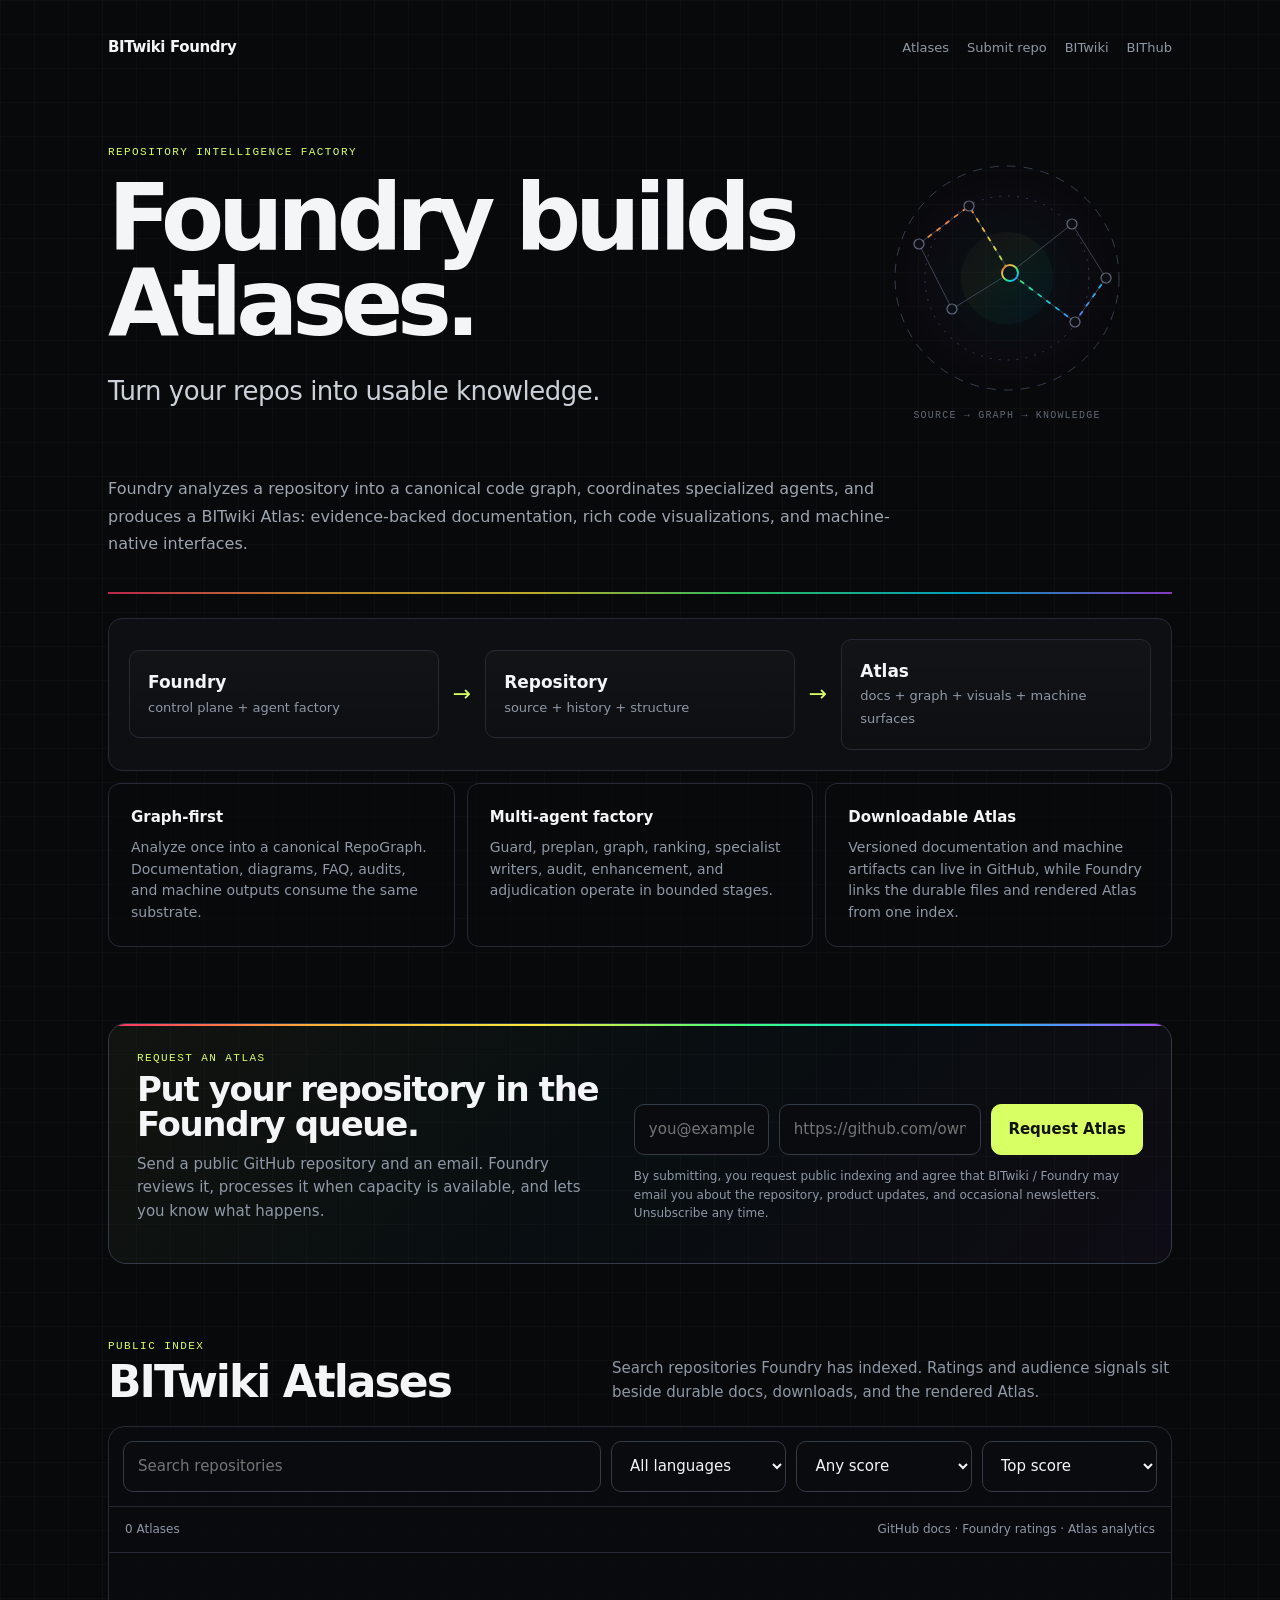
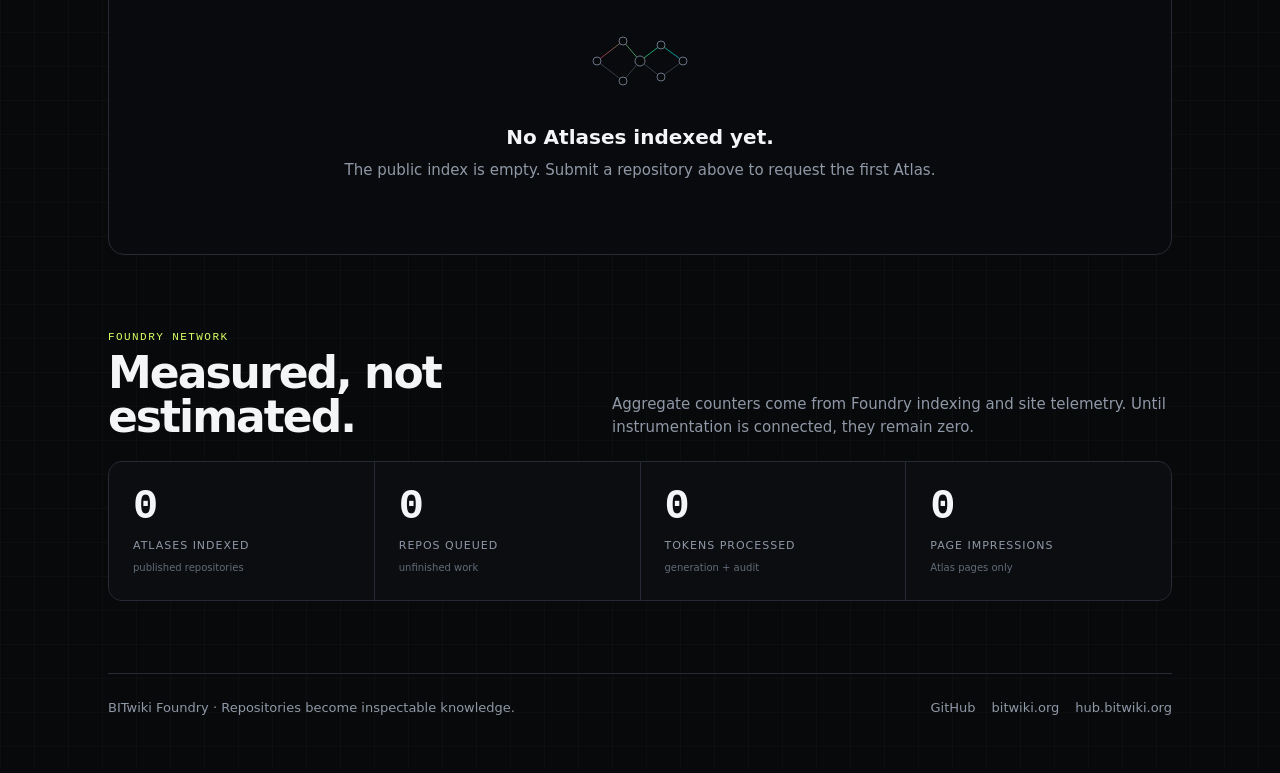
==== commit ea5cfea6: "Refine submission flow and add RepoGraph visual" ====
--- a/index.html
+++ b/index.html
@@ -7,57 +7,49 @@
 <meta name="description" content="BITwiki Foundry turns repositories into usable knowledge and produces agent-native BITwiki Atlases." />
 <meta name="theme-color" content="#08090b" />
 <style>
-:root{color-scheme:dark;--bg:#08090b;--panel:#0e1014;--panel2:#11141a;--line:#252a34;--line2:#343a46;--fg:#f3f5f7;--muted:#8f98a6;--soft:#c4cbd4;--accent:#d8ff64;--danger:#ff6b7a;--ok:#79f2a6;--radius:14px}
-*{box-sizing:border-box}html{scroll-behavior:smooth}html,body{margin:0;background:var(--bg);color:var(--fg);font:15px/1.55 ui-sans-serif,system-ui,-apple-system,BlinkMacSystemFont,"Segoe UI",sans-serif}body{min-height:100vh;background-image:linear-gradient(rgba(255,255,255,.018) 1px,transparent 1px),linear-gradient(90deg,rgba(255,255,255,.018) 1px,transparent 1px);background-size:34px 34px}button,input,select{font:inherit}a{color:inherit;text-decoration:none}.wrap{max-width:1120px;margin:auto;padding:28px}.nav{display:flex;justify-content:space-between;align-items:center;gap:20px;padding:8px 0 70px}.brand{font-weight:760;letter-spacing:-.025em}.navlinks{display:flex;align-items:center;gap:18px;color:var(--muted);font-size:13px}.navlinks a:hover,.foot a:hover{color:var(--fg)}.hero{max-width:840px;padding-bottom:42px}.kicker,.eyebrow{font:11px ui-monospace,SFMono-Regular,Menlo,monospace;color:var(--accent);letter-spacing:.13em;text-transform:uppercase}.hero h1{font-size:clamp(48px,8vw,96px);line-height:.93;letter-spacing:-.067em;margin:18px 0 24px}.subtitle{font-size:clamp(20px,2.5vw,26px);max-width:700px;color:#cbd1d9;margin:0;letter-spacing:-.02em}.intro{max-width:790px;padding:0 0 34px}.intro p{margin:0;color:#9da5b0;font-size:16px;line-height:1.72}.spectrum{height:2px;width:100%;margin:0 0 24px;background:linear-gradient(90deg,#ff3264,#ffb338,#ffe93a,#3cff7f,#00d6ff,#b44cff);opacity:.72;box-shadow:0 0 28px rgba(0,214,255,.1)}.flow{display:grid;grid-template-columns:1fr auto 1fr auto 1fr;gap:14px;align-items:center;border:1px solid var(--line);background:rgba(14,16,20,.92);padding:20px;border-radius:var(--radius)}.node{padding:18px;border:1px solid var(--line);border-radius:10px;background:linear-gradient(180deg,rgba(255,255,255,.018),rgba(255,255,255,0))}.node strong{display:block;font-size:17px}.node span{color:var(--muted);font-size:13px}.arrow{color:var(--accent);font-size:22px}.feature-grid{display:grid;grid-template-columns:repeat(3,1fr);gap:12px;margin-top:12px}.card{border:1px solid var(--line);border-radius:12px;padding:22px;min-height:150px;background:rgba(8,9,11,.58)}.card h3{margin:0 0 8px;font-size:15px}.card p{margin:0;color:var(--muted);font-size:14px}.section{padding-top:76px}.section-head{display:flex;justify-content:space-between;align-items:flex-end;gap:20px;margin-bottom:22px}.section-head h2{font-size:clamp(28px,4vw,44px);line-height:1;letter-spacing:-.045em;margin:8px 0 0}.section-head p{max-width:560px;color:var(--muted);margin:0}.submit-panel{position:relative;overflow:hidden;border:1px solid var(--line2);border-radius:18px;padding:28px;background:linear-gradient(135deg,rgba(216,255,100,.045),rgba(0,214,255,.025) 50%,rgba(180,76,255,.035))}.submit-panel:before{content:"";position:absolute;inset:0 0 auto 0;height:2px;background:linear-gradient(90deg,#ff3264,#ffb338,#ffe93a,#3cff7f,#00d6ff,#b44cff)}.submit-copy{display:grid;grid-template-columns:1fr 1.1fr;gap:34px;align-items:end}.submit-copy h2{font-size:34px;letter-spacing:-.04em;line-height:1.05;margin:8px 0 10px}.submit-copy p{margin:0;color:var(--muted);max-width:480px}.repo-form{display:grid;grid-template-columns:1fr 1.5fr auto;gap:10px}.field{width:100%;border:1px solid var(--line2);background:#090b0e;color:var(--fg);border-radius:10px;padding:13px 14px;outline:none}.field:focus{border-color:#65707f;box-shadow:0 0 0 3px rgba(216,255,100,.06)}.btn{border:1px solid var(--line2);background:transparent;color:var(--fg);border-radius:10px;padding:12px 16px;cursor:pointer;font-weight:650}.btn:hover{border-color:#56606e;background:#12151a}.btn-primary{background:var(--accent);border-color:var(--accent);color:#101207}.btn-primary:hover{background:#e3ff8a;border-color:#e3ff8a}.btn:disabled{opacity:.45;cursor:not-allowed}.form-note{grid-column:1/-1;color:var(--muted);font-size:12px;margin-top:2px}.index-shell{border:1px solid var(--line);border-radius:16px;background:rgba(10,11,14,.84);overflow:hidden}.toolbar{display:grid;grid-template-columns:1.5fr repeat(3,minmax(120px,.55fr));gap:10px;padding:14px;border-bottom:1px solid var(--line)}.atlas-meta{display:flex;justify-content:space-between;align-items:center;gap:15px;padding:13px 16px;border-bottom:1px solid var(--line);color:var(--muted);font-size:12px}.atlas-grid{display:grid;grid-template-columns:repeat(2,1fr);gap:12px;padding:14px}.atlas-card{border:1px solid var(--line);border-radius:12px;padding:18px;background:#0c0e12}.atlas-top{display:flex;justify-content:space-between;gap:15px}.atlas-name{font-size:18px;font-weight:700;letter-spacing:-.02em}.atlas-owner{font-size:12px;color:var(--muted)}.score{font:700 20px ui-monospace,SFMono-Regular,Menlo,monospace;color:var(--accent)}.metrics{display:grid;grid-template-columns:repeat(4,1fr);gap:8px;margin-top:16px}.metric{border-top:1px solid var(--line);padding-top:9px}.metric b{display:block;font:650 13px ui-monospace,SFMono-Regular,Menlo,monospace}.metric span{color:var(--muted);font-size:10px;text-transform:uppercase;letter-spacing:.08em}.empty{padding:58px 24px;text-align:center}.empty-visual{width:88px;height:88px;margin:0 auto 18px;position:relative}.empty-visual i{position:absolute;width:8px;height:8px;border:1px solid #66707d;border-radius:50%;background:var(--bg)}.empty-visual i:nth-child(1){left:9px;top:39px}.empty-visual i:nth-child(2){left:40px;top:9px}.empty-visual i:nth-child(3){right:9px;top:39px}.empty-visual i:nth-child(4){left:40px;bottom:9px}.empty-visual:before,.empty-visual:after{content:"";position:absolute;left:18px;right:18px;top:43px;height:1px;background:#333a45;transform:rotate(45deg);transform-origin:center}.empty-visual:after{transform:rotate(-45deg)}.empty h3{font-size:20px;margin:0 0 6px}.empty p{color:var(--muted);margin:0}.stats{display:grid;grid-template-columns:repeat(4,1fr);gap:1px;border:1px solid var(--line);background:var(--line);border-radius:14px;overflow:hidden}.stat{background:#0b0d10;padding:24px}.stat strong{display:block;font:650 clamp(24px,4vw,42px)/1 ui-monospace,SFMono-Regular,Menlo,monospace;letter-spacing:-.06em}.stat span{display:block;margin-top:9px;color:var(--muted);font-size:11px;text-transform:uppercase;letter-spacing:.09em}.stat small{display:block;margin-top:6px;color:#626b78;font-size:10px}.foot{display:flex;justify-content:space-between;gap:20px;flex-wrap:wrap;border-top:1px solid var(--line);margin-top:72px;padding:24px 0;color:var(--muted);font-size:13px}.footlinks{display:flex;gap:16px}.modal-backdrop{position:fixed;inset:0;background:rgba(0,0,0,.72);display:none;align-items:center;justify-content:center;padding:20px;z-index:50}.modal-backdrop.open{display:flex}.modal{width:min(610px,100%);max-height:90vh;overflow:auto;background:#0d0f13;border:1px solid var(--line2);border-radius:16px;box-shadow:0 24px 80px rgba(0,0,0,.55)}.modal-head{padding:22px 24px 14px;border-bottom:1px solid var(--line)}.modal-head h3{font-size:23px;letter-spacing:-.03em;margin:6px 0}.modal-head p{margin:0;color:var(--muted)}.modal-body{padding:20px 24px}.notice{border:1px solid var(--line);border-radius:10px;padding:13px 14px;margin-bottom:14px;color:var(--soft);font-size:13px}.notice strong{color:var(--fg)}.check{display:grid;grid-template-columns:auto 1fr;gap:10px;align-items:start;margin:16px 0;color:var(--soft);font-size:13px}.check input{margin-top:3px;accent-color:var(--accent)}.check small{display:block;color:var(--muted);margin-top:4px}.modal-actions{display:flex;justify-content:flex-end;gap:10px;padding:14px 24px 22px}.status{margin-top:12px;font-size:12px}.status.error{color:#ff9aa5}.status.ok{color:var(--ok)}
-@media(max-width:860px){.submit-copy{grid-template-columns:1fr}.repo-form{grid-template-columns:1fr}.toolbar{grid-template-columns:1fr 1fr}.atlas-grid{grid-template-columns:1fr}.stats{grid-template-columns:1fr 1fr}.feature-grid{grid-template-columns:1fr}.section-head{align-items:flex-start;flex-direction:column}}
-@media(max-width:620px){.wrap{padding:20px}.nav{align-items:flex-start;padding-bottom:46px}.navlinks{gap:12px;flex-wrap:wrap;justify-content:flex-end}.flow{grid-template-columns:1fr}.arrow{transform:rotate(90deg);text-align:center}.toolbar{grid-template-columns:1fr}.stats{grid-template-columns:1fr}.hero{padding-bottom:34px}.submit-panel{padding:22px}.metrics{grid-template-columns:1fr 1fr}.foot{margin-top:54px}}
+:root{color-scheme:dark;--bg:#08090b;--panel:#0e1014;--panel2:#11141a;--line:#252a34;--line2:#343a46;--fg:#f3f5f7;--muted:#8f98a6;--soft:#c4cbd4;--accent:#d8ff64;--ok:#79f2a6;--radius:14px}
+*{box-sizing:border-box}html{scroll-behavior:smooth}html,body{margin:0;background:var(--bg);color:var(--fg);font:15px/1.55 ui-sans-serif,system-ui,-apple-system,BlinkMacSystemFont,"Segoe UI",sans-serif}body{min-height:100vh;background-image:linear-gradient(rgba(255,255,255,.018) 1px,transparent 1px),linear-gradient(90deg,rgba(255,255,255,.018) 1px,transparent 1px);background-size:34px 34px}button,input,select{font:inherit}a{color:inherit;text-decoration:none}.wrap{max-width:1120px;margin:auto;padding:28px}.nav{display:flex;justify-content:space-between;align-items:center;gap:20px;padding:8px 0 64px}.brand{font-weight:760;letter-spacing:-.025em}.navlinks{display:flex;align-items:center;gap:18px;color:var(--muted);font-size:13px}.navlinks a:hover,.foot a:hover,.atlas-actions a:hover{color:var(--fg)}.hero-shell{display:grid;grid-template-columns:minmax(0,1fr) 330px;gap:34px;align-items:center;padding-bottom:42px}.hero{max-width:780px}.kicker,.eyebrow{font:11px ui-monospace,SFMono-Regular,Menlo,monospace;color:var(--accent);letter-spacing:.13em;text-transform:uppercase}.hero h1{font-size:clamp(48px,7.6vw,92px);line-height:.93;letter-spacing:-.067em;margin:18px 0 24px}.subtitle{font-size:clamp(20px,2.4vw,26px);max-width:650px;color:#cbd1d9;margin:0;letter-spacing:-.02em}.hero-visual{position:relative;height:310px;display:grid;place-items:center;opacity:.92}.hero-visual:before{content:"";position:absolute;width:250px;height:250px;border-radius:50%;background:radial-gradient(circle,rgba(0,214,255,.06),rgba(180,76,255,.025) 48%,transparent 70%);filter:blur(6px)}.graph-orb{width:300px;max-width:100%;overflow:visible}.graph-orb .ring{fill:none;stroke:#3c4350;stroke-width:1}.graph-orb .ring-a{stroke-dasharray:9 8;animation:spin 28s linear infinite;transform-origin:150px 150px}.graph-orb .ring-b{stroke-dasharray:2 7;animation:spinR 36s linear infinite;transform-origin:150px 150px}.graph-orb .edge{stroke:#414854;stroke-width:1}.graph-orb .live{fill:none;stroke:url(#rainbow);stroke-width:1.8;stroke-dasharray:5 6;animation:flow 8s linear infinite}.graph-orb .dot{fill:#0b0d10;stroke:#697384;stroke-width:1.2}.graph-orb .dot-hot{fill:#0b0d10;stroke:url(#rainbow);stroke-width:2}.graph-label{position:absolute;bottom:12px;font:10px ui-monospace,SFMono-Regular,Menlo,monospace;color:#68717e;letter-spacing:.12em;text-transform:uppercase}.intro{max-width:790px;padding:0 0 34px}.intro p{margin:0;color:#9da5b0;font-size:16px;line-height:1.72}.spectrum{height:2px;width:100%;margin:0 0 24px;background:linear-gradient(90deg,#ff3264,#ffb338,#ffe93a,#3cff7f,#00d6ff,#b44cff);opacity:.72;box-shadow:0 0 28px rgba(0,214,255,.1)}.flow{display:grid;grid-template-columns:1fr auto 1fr auto 1fr;gap:14px;align-items:center;border:1px solid var(--line);background:rgba(14,16,20,.92);padding:20px;border-radius:var(--radius)}.node{padding:18px;border:1px solid var(--line);border-radius:10px;background:linear-gradient(180deg,rgba(255,255,255,.018),rgba(255,255,255,0))}.node strong{display:block;font-size:17px}.node span{color:var(--muted);font-size:13px}.arrow{color:var(--accent);font-size:22px}.feature-grid{display:grid;grid-template-columns:repeat(3,1fr);gap:12px;margin-top:12px}.card{border:1px solid var(--line);border-radius:12px;padding:22px;min-height:150px;background:rgba(8,9,11,.58)}.card h3{margin:0 0 8px;font-size:15px}.card p{margin:0;color:var(--muted);font-size:14px}.section{padding-top:76px}.section-head{display:flex;justify-content:space-between;align-items:flex-end;gap:20px;margin-bottom:22px}.section-head h2{font-size:clamp(28px,4vw,44px);line-height:1;letter-spacing:-.045em;margin:8px 0 0}.section-head p{max-width:560px;color:var(--muted);margin:0}.submit-panel{position:relative;overflow:hidden;border:1px solid var(--line2);border-radius:18px;padding:28px;background:linear-gradient(135deg,rgba(216,255,100,.045),rgba(0,214,255,.025) 50%,rgba(180,76,255,.035))}.submit-panel:before{content:"";position:absolute;inset:0 0 auto 0;height:2px;background:linear-gradient(90deg,#ff3264,#ffb338,#ffe93a,#3cff7f,#00d6ff,#b44cff)}.submit-copy{display:grid;grid-template-columns:1fr 1.1fr;gap:34px;align-items:end}.submit-copy h2{font-size:34px;letter-spacing:-.04em;line-height:1.05;margin:8px 0 10px}.submit-copy p{margin:0;color:var(--muted);max-width:480px}.repo-form{display:grid;grid-template-columns:1fr 1.5fr auto;gap:10px}.field{width:100%;border:1px solid var(--line2);background:#090b0e;color:var(--fg);border-radius:10px;padding:13px 14px;outline:none}.field:focus{border-color:#65707f;box-shadow:0 0 0 3px rgba(216,255,100,.06)}.btn{border:1px solid var(--line2);background:transparent;color:var(--fg);border-radius:10px;padding:12px 16px;cursor:pointer;font-weight:650}.btn:hover{border-color:#56606e;background:#12151a}.btn-primary{background:var(--accent);border-color:var(--accent);color:#101207}.btn-primary:hover{background:#e3ff8a;border-color:#e3ff8a}.btn:disabled{opacity:.45;cursor:not-allowed}.form-note{grid-column:1/-1;color:var(--muted);font-size:12px;margin-top:2px}.index-shell{border:1px solid var(--line);border-radius:16px;background:rgba(10,11,14,.84);overflow:hidden}.toolbar{display:grid;grid-template-columns:1.5fr repeat(3,minmax(120px,.55fr));gap:10px;padding:14px;border-bottom:1px solid var(--line)}.atlas-meta{display:flex;justify-content:space-between;align-items:center;gap:15px;padding:13px 16px;border-bottom:1px solid var(--line);color:var(--muted);font-size:12px}.atlas-grid{display:grid;grid-template-columns:repeat(2,1fr);gap:12px;padding:14px}.atlas-card{border:1px solid var(--line);border-radius:12px;padding:18px;background:#0c0e12}.atlas-top{display:flex;justify-content:space-between;gap:15px}.atlas-name{font-size:18px;font-weight:700;letter-spacing:-.02em}.atlas-owner{font-size:12px;color:var(--muted)}.score{font:700 20px ui-monospace,SFMono-Regular,Menlo,monospace;color:var(--accent)}.metrics{display:grid;grid-template-columns:repeat(4,1fr);gap:8px;margin-top:16px}.metric{border-top:1px solid var(--line);padding-top:9px}.metric b{display:block;font:650 13px ui-monospace,SFMono-Regular,Menlo,monospace}.metric span{color:var(--muted);font-size:10px;text-transform:uppercase;letter-spacing:.08em}.atlas-actions{display:flex;gap:12px;margin-top:16px;font:12px ui-monospace,SFMono-Regular,Menlo,monospace;color:#7f8997}.atlas-actions a{border-bottom:1px solid #343b46;padding-bottom:2px}.empty{padding:58px 24px;text-align:center}.empty-visual{width:110px;height:72px;margin:0 auto 18px}.empty h3{font-size:20px;margin:0 0 6px}.empty p{color:var(--muted);margin:0}.stats{display:grid;grid-template-columns:repeat(4,1fr);gap:1px;border:1px solid var(--line);background:var(--line);border-radius:14px;overflow:hidden}.stat{background:#0b0d10;padding:24px}.stat strong{display:block;font:650 clamp(24px,4vw,42px)/1 ui-monospace,SFMono-Regular,Menlo,monospace;letter-spacing:-.06em}.stat span{display:block;margin-top:9px;color:var(--muted);font-size:11px;text-transform:uppercase;letter-spacing:.09em}.stat small{display:block;margin-top:6px;color:#626b78;font-size:10px}.foot{display:flex;justify-content:space-between;gap:20px;flex-wrap:wrap;border-top:1px solid var(--line);margin-top:72px;padding:24px 0;color:var(--muted);font-size:13px}.footlinks{display:flex;gap:16px}.modal-backdrop{position:fixed;inset:0;background:rgba(0,0,0,.72);display:none;align-items:center;justify-content:center;padding:20px;z-index:50}.modal-backdrop.open{display:flex}.modal{width:min(610px,100%);max-height:90vh;overflow:auto;background:#0d0f13;border:1px solid var(--line2);border-radius:16px;box-shadow:0 24px 80px rgba(0,0,0,.55)}.modal-head{padding:22px 24px 14px;border-bottom:1px solid var(--line)}.modal-head h3{font-size:23px;letter-spacing:-.03em;margin:6px 0}.modal-head p{margin:0;color:var(--muted)}.modal-body{padding:20px 24px}.notice{border:1px solid var(--line);border-radius:10px;padding:13px 14px;margin-bottom:12px;color:var(--soft);font-size:13px}.notice strong{color:var(--fg)}.agreement{padding:12px 0 2px;color:var(--muted);font-size:12px}.modal-actions{display:flex;justify-content:flex-end;gap:10px;padding:14px 24px 22px}.status{margin-top:12px;font-size:12px}.status.error{color:#ff9aa5}.status.ok{color:var(--ok)}
+@keyframes spin{to{transform:rotate(360deg)}}@keyframes spinR{to{transform:rotate(-360deg)}}@keyframes flow{to{stroke-dashoffset:-44}}
+@media(prefers-reduced-motion:reduce){.graph-orb .ring-a,.graph-orb .ring-b,.graph-orb .live{animation:none}}
+@media(max-width:900px){.hero-shell{grid-template-columns:1fr}.hero-visual{height:230px}.graph-orb{width:230px}.submit-copy{grid-template-columns:1fr}.repo-form{grid-template-columns:1fr}.toolbar{grid-template-columns:1fr 1fr}.atlas-grid{grid-template-columns:1fr}.stats{grid-template-columns:1fr 1fr}.feature-grid{grid-template-columns:1fr}.section-head{align-items:flex-start;flex-direction:column}}
+@media(max-width:620px){.wrap{padding:20px}.nav{align-items:flex-start;padding-bottom:44px}.navlinks{gap:12px;flex-wrap:wrap;justify-content:flex-end}.flow{grid-template-columns:1fr}.arrow{transform:rotate(90deg);text-align:center}.toolbar{grid-template-columns:1fr}.stats{grid-template-columns:1fr}.hero h1{font-size:clamp(46px,16vw,74px)}.submit-panel{padding:22px}.metrics{grid-template-columns:1fr 1fr}.foot{margin-top:54px}}
 </style>
 </head>
 <body>
 <main class="wrap">
 <nav class="nav"><div class="brand">BITwiki Foundry</div><div class="navlinks"><a href="#atlases">Atlases</a><a href="#submit">Submit repo</a><a href="https://bitwiki.org/">BITwiki</a><a href="https://hub.bitwiki.org/">BIThub</a></div></nav>
-<section class="hero"><div class="kicker">Repository intelligence factory</div><h1>Foundry builds Atlases.</h1><p class="subtitle">Turn your repos into usable knowledge.</p></section>
+<section class="hero-shell">
+<div class="hero"><div class="kicker">Repository intelligence factory</div><h1>Foundry builds Atlases.</h1><p class="subtitle">Turn your repos into usable knowledge.</p></div>
+<div class="hero-visual" aria-hidden="true">
+<svg class="graph-orb" viewBox="0 0 300 300">
+<defs><linearGradient id="rainbow" x1="0%" y1="0%" x2="100%" y2="100%"><stop offset="0%" stop-color="#ff3264"/><stop offset="20%" stop-color="#ffb338"/><stop offset="40%" stop-color="#ffe93a"/><stop offset="60%" stop-color="#3cff7f"/><stop offset="80%" stop-color="#00d6ff"/><stop offset="100%" stop-color="#b44cff"/></linearGradient></defs>
+<circle cx="150" cy="150" r="112" class="ring ring-a"/><circle cx="150" cy="150" r="82" class="ring ring-b"/><circle cx="150" cy="150" r="46" fill="url(#rainbow)" opacity=".045"/>
+<g><line x1="62" y1="116" x2="112" y2="78" class="edge"/><line x1="62" y1="116" x2="95" y2="181" class="edge"/><line x1="112" y1="78" x2="153" y2="145" class="edge"/><line x1="95" y1="181" x2="153" y2="145" class="edge"/><line x1="153" y1="145" x2="215" y2="96" class="edge"/><line x1="153" y1="145" x2="218" y2="194" class="edge"/><line x1="215" y1="96" x2="249" y2="150" class="edge"/><line x1="218" y1="194" x2="249" y2="150" class="edge"/><path d="M62 116 L112 78 L153 145 L218 194 L249 150" class="live"/>
+<circle cx="62" cy="116" r="5" class="dot"/><circle cx="112" cy="78" r="5" class="dot"/><circle cx="95" cy="181" r="5" class="dot"/><circle cx="153" cy="145" r="8" class="dot-hot"/><circle cx="215" cy="96" r="5" class="dot"/><circle cx="218" cy="194" r="5" class="dot"/><circle cx="249" cy="150" r="5" class="dot"/></g>
+</svg><div class="graph-label">source → graph → knowledge</div></div>
+</section>
 <section class="intro"><p>Foundry analyzes a repository into a canonical code graph, coordinates specialized agents, and produces a BITwiki Atlas: evidence-backed documentation, rich code visualizations, and machine-native interfaces.</p></section>
 <div class="spectrum" aria-hidden="true"></div>
 <section class="flow" aria-label="Foundry pipeline"><div class="node"><strong>Foundry</strong><span>control plane + agent factory</span></div><div class="arrow">→</div><div class="node"><strong>Repository</strong><span>source + history + structure</span></div><div class="arrow">→</div><div class="node"><strong>Atlas</strong><span>docs + graph + visuals + machine surfaces</span></div></section>
-<section class="feature-grid"><article class="card"><h3>Graph-first</h3><p>Analyze once into a canonical RepoGraph. Documentation, diagrams, FAQ, audits, MCP, and machine outputs consume the same substrate.</p></article><article class="card"><h3>Multi-agent factory</h3><p>Guard, preplan, graph, ranking, specialist writers, audit, enhancement and adjudication operate in bounded stages.</p></article><article class="card"><h3>Agent-native Atlas</h3><p>Raw Markdown, provenance, graph JSON, llms.txt, llms-full.txt, sitemap, structured indexes, and MCP-ready surfaces are first-class outputs.</p></article></section>
-
-<section class="section" id="submit">
-<div class="submit-panel">
-<div class="submit-copy"><div><div class="eyebrow">Request an Atlas</div><h2>Put your repository in the Foundry queue.</h2><p>Send a public GitHub repository and an email for status updates. Submission does not guarantee indexing.</p></div>
-<form class="repo-form" id="repoForm"><input class="field" id="email" name="email" type="email" autocomplete="email" placeholder="you@example.com" aria-label="Email" required><input class="field" id="repo" name="repo" type="url" inputmode="url" placeholder="https://github.com/owner/repository" aria-label="GitHub repository URL" required><button class="btn btn-primary" type="submit">Request Atlas</button><div class="form-note">Public GitHub repositories only. We use your email for submission status; marketing is optional and separate.</div></form></div>
-<div class="status" id="formStatus" role="status" aria-live="polite"></div>
-</div>
-</section>
-
-<section class="section" id="atlases">
-<div class="section-head"><div><div class="eyebrow">Public index</div><h2>BITwiki Atlases</h2></div><p>Search the repositories Foundry has accepted and indexed. Scores, metadata, Atlas freshness, and audience signals live alongside each repo.</p></div>
-<div class="index-shell"><div class="toolbar"><input class="field" id="search" type="search" placeholder="Search repositories"><select class="field" id="language" aria-label="Language"><option value="">All languages</option></select><select class="field" id="rating" aria-label="Minimum Foundry score"><option value="0">Any score</option><option value="80">80+</option><option value="60">60+</option><option value="40">40+</option></select><select class="field" id="sort" aria-label="Sort"><option value="score">Top score</option><option value="stars">Most stars</option><option value="views">Most viewed</option><option value="fresh">Recently indexed</option></select></div><div class="atlas-meta"><span id="resultCount">0 Atlases</span><span>GitHub signals · Foundry ratings · Atlas analytics</span></div><div class="atlas-grid" id="atlasGrid"></div></div>
-</section>
-
-<section class="section" aria-labelledby="network-stats"><div class="section-head"><div><div class="eyebrow">Foundry network</div><h2 id="network-stats">Measured, not estimated.</h2></div><p>Aggregate counters are published from Foundry's own indexing and site telemetry. Until instrumentation is connected, they remain zero.</p></div><div class="stats"><div class="stat"><strong id="statRepos">0</strong><span>Atlases indexed</span><small>accepted + published</small></div><div class="stat"><strong id="statQueue">0</strong><span>Repos queued</span><small>accepted, awaiting workers</small></div><div class="stat"><strong id="statTokens">0</strong><span>Tokens processed</span><small>generation + audit workloads</small></div><div class="stat"><strong id="statViews">0</strong><span>Page impressions</span><small>Atlas pages only</small></div></div></section>
-
+<section class="feature-grid"><article class="card"><h3>Graph-first</h3><p>Analyze once into a canonical RepoGraph. Documentation, diagrams, FAQ, audits, and machine outputs consume the same substrate.</p></article><article class="card"><h3>Multi-agent factory</h3><p>Guard, preplan, graph, ranking, specialist writers, audit, enhancement, and adjudication operate in bounded stages.</p></article><article class="card"><h3>Downloadable Atlas</h3><p>Versioned documentation and machine artifacts can live in GitHub, while Foundry links the durable files and rendered Atlas from one index.</p></article></section>
+<section class="section" id="submit"><div class="submit-panel"><div class="submit-copy"><div><div class="eyebrow">Request an Atlas</div><h2>Put your repository in the Foundry queue.</h2><p>Send a public GitHub repository and an email. Foundry reviews it, processes it when capacity is available, and lets you know what happens.</p></div><form class="repo-form" id="repoForm"><input class="field" id="email" name="email" type="email" autocomplete="email" placeholder="you@example.com" aria-label="Email" required><input class="field" id="repo" name="repo" type="url" inputmode="url" placeholder="https://github.com/owner/repository" aria-label="GitHub repository URL" required><button class="btn btn-primary" type="submit">Request Atlas</button><div class="form-note">By submitting, you request public indexing and agree that BITwiki / Foundry may email you about the repository, product updates, and occasional newsletters. Unsubscribe any time.</div></form></div><div class="status" id="formStatus" role="status" aria-live="polite"></div></div></section>
+<section class="section" id="atlases"><div class="section-head"><div><div class="eyebrow">Public index</div><h2>BITwiki Atlases</h2></div><p>Search repositories Foundry has indexed. Ratings and audience signals sit beside durable docs, downloads, and the rendered Atlas.</p></div><div class="index-shell"><div class="toolbar"><input class="field" id="search" type="search" placeholder="Search repositories"><select class="field" id="language" aria-label="Language"><option value="">All languages</option></select><select class="field" id="rating" aria-label="Minimum Foundry score"><option value="0">Any score</option><option value="80">80+</option><option value="60">60+</option><option value="40">40+</option></select><select class="field" id="sort" aria-label="Sort"><option value="score">Top score</option><option value="stars">Most stars</option><option value="views">Most viewed</option><option value="fresh">Recently indexed</option></select></div><div class="atlas-meta"><span id="resultCount">0 Atlases</span><span>GitHub docs · Foundry ratings · Atlas analytics</span></div><div class="atlas-grid" id="atlasGrid"></div></div></section>
+<section class="section" aria-labelledby="network-stats"><div class="section-head"><div><div class="eyebrow">Foundry network</div><h2 id="network-stats">Measured, not estimated.</h2></div><p>Aggregate counters come from Foundry indexing and site telemetry. Until instrumentation is connected, they remain zero.</p></div><div class="stats"><div class="stat"><strong id="statRepos">0</strong><span>Atlases indexed</span><small>published repositories</small></div><div class="stat"><strong id="statQueue">0</strong><span>Repos queued</span><small>unfinished work</small></div><div class="stat"><strong id="statTokens">0</strong><span>Tokens processed</span><small>generation + audit</small></div><div class="stat"><strong id="statViews">0</strong><span>Page impressions</span><small>Atlas pages only</small></div></div></section>
 <footer class="foot"><span>BITwiki Foundry · Repositories become inspectable knowledge.</span><span class="footlinks"><a href="https://github.com/bitwikiorg/foundry">GitHub</a><a href="https://bitwiki.org/">bitwiki.org</a><a href="https://hub.bitwiki.org/">hub.bitwiki.org</a></span></footer>
 </main>
-
-<div class="modal-backdrop" id="consentModal" role="dialog" aria-modal="true" aria-labelledby="consentTitle"><div class="modal"><div class="modal-head"><div class="eyebrow">Before we queue it</div><h3 id="consentTitle">Public indexing consent</h3><p>Confirm what Foundry may do with the repository and your contact information.</p></div><div class="modal-body"><div class="notice"><strong>Public output.</strong> If accepted, Foundry may analyze, summarize, visualize, cache, and publicly publish information derived from the submitted public repository as a BITwiki Atlas.</div><div class="notice"><strong>Admission is reviewed.</strong> A Foundry Admission Judge checks that the repository is public, technically indexable, useful enough to produce an Atlas, and appropriate for current capacity. Accepted repositories enter a capacity-limited queue; processing time is not guaranteed.</div><div class="notice"><strong>No secrets or restricted code.</strong> Do not submit private, confidential, proprietary-without-permission, credential-bearing, or access-restricted repositories. You confirm you are allowed to submit this repo.</div><div class="notice"><strong>Ongoing indexing.</strong> A published Atlas may be re-scanned when the public repository changes. Removal or correction requests can be filed in the <a href="https://github.com/bitwikiorg/foundry/issues/new" style="text-decoration:underline">Foundry repository</a>.</div><label class="check"><input type="checkbox" id="indexConsent"><span><strong>I understand and request public indexing.</strong><small>Required. Submission is a request, not a guarantee of acceptance or publication.</small></span></label><label class="check"><input type="checkbox" id="marketingConsent"><span><strong>Send me occasional BITwiki / Foundry news and product updates.</strong><small>Optional. You can unsubscribe at any time. Your email is still used for submission status even if this is unchecked.</small></span></label><div class="status" id="modalStatus" role="status" aria-live="polite"></div></div><div class="modal-actions"><button class="btn" type="button" id="cancelModal">Cancel</button><button class="btn btn-primary" type="button" id="confirmSubmit" disabled>Queue repository</button></div></div></div>
-
+<div class="modal-backdrop" id="reviewModal" role="dialog" aria-modal="true" aria-labelledby="reviewTitle"><div class="modal"><div class="modal-head"><div class="eyebrow">Before it enters Foundry</div><h3 id="reviewTitle">Review the submission</h3><p>Submitting is the agreement. There is no separate consent checkbox.</p></div><div class="modal-body"><div class="notice"><strong>Public output.</strong> If accepted, Foundry may analyze, summarize, visualize, cache, and publicly publish information derived from the submitted public repository as a BITwiki Atlas.</div><div class="notice"><strong>Admission is reviewed.</strong> Submission does not guarantee indexing. Foundry may reject, defer, or pause work based on safety, technical fit, usefulness, size, and available capacity.</div><div class="notice"><strong>No secrets or restricted code.</strong> Do not submit private, confidential, credential-bearing, or access-restricted repositories. You confirm you are allowed to submit this repo.</div><div class="notice"><strong>Email and updates.</strong> We may email repository status, Foundry/BITwiki product updates, and occasional newsletters. You can unsubscribe at any time.</div><div class="agreement">Selecting <strong>Agree &amp; queue repository</strong> submits the request under these terms.</div><div class="status" id="modalStatus" role="status" aria-live="polite"></div></div><div class="modal-actions"><button class="btn" type="button" id="cancelModal">Cancel</button><button class="btn btn-primary" type="button" id="confirmSubmit">Agree &amp; queue repository</button></div></div></div>
 <script>
-const state={atlases:[],pending:null};
-const $=s=>document.querySelector(s);
-const fmt=n=>new Intl.NumberFormat('en-US',{notation:n>=1000000?'compact':'standard',maximumFractionDigits:1}).format(n||0);
+const state={atlases:[],pending:null};const $=s=>document.querySelector(s);const fmt=n=>new Intl.NumberFormat('en-US',{notation:n>=1000000?'compact':'standard',maximumFractionDigits:1}).format(n||0);
 function repoHostOK(value){try{const u=new URL(value);return u.protocol==='https:'&&u.hostname.toLowerCase()==='github.com'&&u.pathname.split('/').filter(Boolean).length>=2}catch{return false}}
 function esc(s){return String(s??'').replace(/[&<>'"]/g,c=>({'&':'&amp;','<':'&lt;','>':'&gt;',"'":'&#39;','"':'&quot;'}[c]))}
-function atlasCard(a){return `<article class="atlas-card"><div class="atlas-top"><div><div class="atlas-name">${esc(a.name)}</div><div class="atlas-owner">${esc(a.owner)} · ${esc(a.language||'Mixed')} · indexed ${esc(a.indexed_at||'—')}</div></div><div class="score" title="Foundry Score">${Number(a.foundry_score||0)}</div></div><div class="metrics"><div class="metric"><b>★ ${fmt(a.github_stars)}</b><span>Stars</span></div><div class="metric"><b>${esc(a.evidence_grade||'—')}</b><span>Evidence</span></div><div class="metric"><b>${fmt(a.impressions)}</b><span>Views</span></div><div class="metric"><b>${Math.round((a.doc_coverage||0)*100)}%</b><span>Coverage</span></div></div></article>`}
-function render(){const q=$('#search').value.trim().toLowerCase(),lang=$('#language').value,min=Number($('#rating').value),sort=$('#sort').value;let rows=state.atlases.filter(a=>(!q||`${a.owner}/${a.name} ${a.description||''}`.toLowerCase().includes(q))&&(!lang||a.language===lang)&&Number(a.foundry_score||0)>=min);rows.sort((a,b)=>sort==='stars'?(b.github_stars||0)-(a.github_stars||0):sort==='views'?(b.impressions||0)-(a.impressions||0):sort==='fresh'?String(b.indexed_at||'').localeCompare(String(a.indexed_at||'')):(b.foundry_score||0)-(a.foundry_score||0));$('#resultCount').textContent=`${rows.length} Atlas${rows.length===1?'':'es'}`;$('#atlasGrid').innerHTML=rows.length?rows.map(atlasCard).join(''):`<div class="empty" style="grid-column:1/-1"><div class="empty-visual"><i></i><i></i><i></i><i></i></div><h3>No Atlases indexed yet.</h3><p>The public index is empty. Submit a repository above to request the first Atlas.</p></div>`}
+function atlasCard(a){const links=[a.atlas_url&&`<a href="${esc(a.atlas_url)}">Open Atlas</a>`,a.github_docs_url&&`<a href="${esc(a.github_docs_url)}">GitHub docs</a>`,a.download_url&&`<a href="${esc(a.download_url)}">Download</a>`].filter(Boolean).join('');return `<article class="atlas-card"><div class="atlas-top"><div><div class="atlas-name">${esc(a.name)}</div><div class="atlas-owner">${esc(a.owner)} · ${esc(a.language||'Mixed')} · indexed ${esc(a.indexed_at||'—')}</div></div><div class="score" title="Foundry Score">${Number(a.foundry_score||0)}</div></div><div class="metrics"><div class="metric"><b>★ ${fmt(a.github_stars)}</b><span>Stars</span></div><div class="metric"><b>${esc(a.evidence_grade||'—')}</b><span>Evidence</span></div><div class="metric"><b>${fmt(a.impressions)}</b><span>Views</span></div><div class="metric"><b>${Math.round((a.doc_coverage||0)*100)}%</b><span>Coverage</span></div></div>${links?`<div class="atlas-actions">${links}</div>`:''}</article>`}
+function emptyVisual(){return `<svg class="empty-visual" viewBox="0 0 110 72" aria-hidden="true"><defs><linearGradient id="emptyGrad" x1="0" x2="1"><stop stop-color="#ff3264"/><stop offset=".5" stop-color="#3cff7f"/><stop offset="1" stop-color="#00d6ff"/></linearGradient></defs><path d="M12 36 L38 16 L55 36 L76 20 L98 36" fill="none" stroke="url(#emptyGrad)" opacity=".65"/><path d="M12 36 L38 56 L55 36 L76 52 L98 36" fill="none" stroke="#343b46"/><g fill="#08090b" stroke="#697384"><circle cx="12" cy="36" r="4"/><circle cx="38" cy="16" r="4"/><circle cx="38" cy="56" r="4"/><circle cx="55" cy="36" r="5"/><circle cx="76" cy="20" r="4"/><circle cx="76" cy="52" r="4"/><circle cx="98" cy="36" r="4"/></g></svg>`}
+function render(){const q=$('#search').value.trim().toLowerCase(),lang=$('#language').value,min=Number($('#rating').value),sort=$('#sort').value;let rows=state.atlases.filter(a=>(!q||`${a.owner}/${a.name} ${a.description||''}`.toLowerCase().includes(q))&&(!lang||a.language===lang)&&Number(a.foundry_score||0)>=min);rows.sort((a,b)=>sort==='stars'?(b.github_stars||0)-(a.github_stars||0):sort==='views'?(b.impressions||0)-(a.impressions||0):sort==='fresh'?String(b.indexed_at||'').localeCompare(String(a.indexed_at||'')):(b.foundry_score||0)-(a.foundry_score||0));$('#resultCount').textContent=`${rows.length} Atlas${rows.length===1?'':'es'}`;$('#atlasGrid').innerHTML=rows.length?rows.map(atlasCard).join(''):`<div class="empty" style="grid-column:1/-1">${emptyVisual()}<h3>No Atlases indexed yet.</h3><p>The public index is empty. Submit a repository above to request the first Atlas.</p></div>`}
 async function loadData(){try{const r=await fetch('/atlases.json',{cache:'no-store'});const d=await r.json();state.atlases=Array.isArray(d)?d:(d.atlases||[])}catch{state.atlases=[]}const langs=[...new Set(state.atlases.map(x=>x.language).filter(Boolean))].sort();$('#language').innerHTML='<option value="">All languages</option>'+langs.map(x=>`<option>${esc(x)}</option>`).join('');render();try{const r=await fetch('/site-stats.json',{cache:'no-store'}),s=await r.json();$('#statRepos').textContent=fmt(s.atlases_indexed);$('#statQueue').textContent=fmt(s.repos_queued);$('#statTokens').textContent=fmt(s.tokens_processed);$('#statViews').textContent=fmt(s.page_impressions)}catch{}}
 ['#search','#language','#rating','#sort'].forEach(id=>$(id).addEventListener('input',render));
-$('#repoForm').addEventListener('submit',e=>{e.preventDefault();const email=$('#email').value.trim(),repo_url=$('#repo').value.trim();$('#formStatus').textContent='';if(!repoHostOK(repo_url)){const x=$('#formStatus');x.className='status error';x.textContent='Enter a public GitHub repository URL, for example https://github.com/owner/repo.';return}state.pending={email,repo_url};$('#indexConsent').checked=false;$('#marketingConsent').checked=false;$('#confirmSubmit').disabled=true;$('#modalStatus').textContent='';$('#consentModal').classList.add('open')});
-$('#indexConsent').addEventListener('change',e=>$('#confirmSubmit').disabled=!e.target.checked);
-function closeModal(){$('#consentModal').classList.remove('open')}
-$('#cancelModal').addEventListener('click',closeModal);$('#consentModal').addEventListener('click',e=>{if(e.target.id==='consentModal')closeModal()});
-$('#confirmSubmit').addEventListener('click',async()=>{if(!state.pending||!$('#indexConsent').checked)return;const b=$('#confirmSubmit'),status=$('#modalStatus');b.disabled=true;b.textContent='Queuing…';status.textContent='';try{const r=await fetch('/api/submit',{method:'POST',headers:{'content-type':'application/json'},body:JSON.stringify({...state.pending,indexing_consent:true,marketing_consent:$('#marketingConsent').checked})});const d=await r.json().catch(()=>({}));if(!r.ok)throw new Error(d.message||'Submission intake is unavailable.');status.className='status ok';status.textContent='Repository request accepted into the intake queue.';b.textContent='Queued';setTimeout(()=>{closeModal();$('#repoForm').reset();state.pending=null},900)}catch(err){status.className='status error';status.textContent=err.message;b.disabled=false;b.textContent='Queue repository'}});
-loadData();
+$('#repoForm').addEventListener('submit',e=>{e.preventDefault();const email=$('#email').value.trim(),repo_url=$('#repo').value.trim();$('#formStatus').textContent='';if(!repoHostOK(repo_url)){const x=$('#formStatus');x.className='status error';x.textContent='Enter a public GitHub repository URL, for example https://github.com/owner/repo.';return}state.pending={email,repo_url};$('#modalStatus').textContent='';$('#reviewModal').classList.add('open')});
+function closeModal(){$('#reviewModal').classList.remove('open')}$('#cancelModal').addEventListener('click',closeModal);$('#reviewModal').addEventListener('click',e=>{if(e.target.id==='reviewModal')closeModal()});
+$('#confirmSubmit').addEventListener('click',async()=>{if(!state.pending)return;const b=$('#confirmSubmit'),status=$('#modalStatus');b.disabled=true;b.textContent='Queuing…';status.textContent='';try{const r=await fetch('/api/submit',{method:'POST',headers:{'content-type':'application/json'},body:JSON.stringify(state.pending)});const d=await r.json().catch(()=>({}));if(!r.ok)throw new Error(d.message||'Submission intake is unavailable.');status.className='status ok';status.textContent='Repository request accepted into the Foundry queue.';b.textContent='Queued';setTimeout(()=>{closeModal();$('#repoForm').reset();state.pending=null;b.disabled=false;b.textContent='Agree & queue repository'},900)}catch(err){status.className='status error';status.textContent=err.message;b.disabled=false;b.textContent='Agree & queue repository'}});loadData();
 </script>
 </body>
 </html>
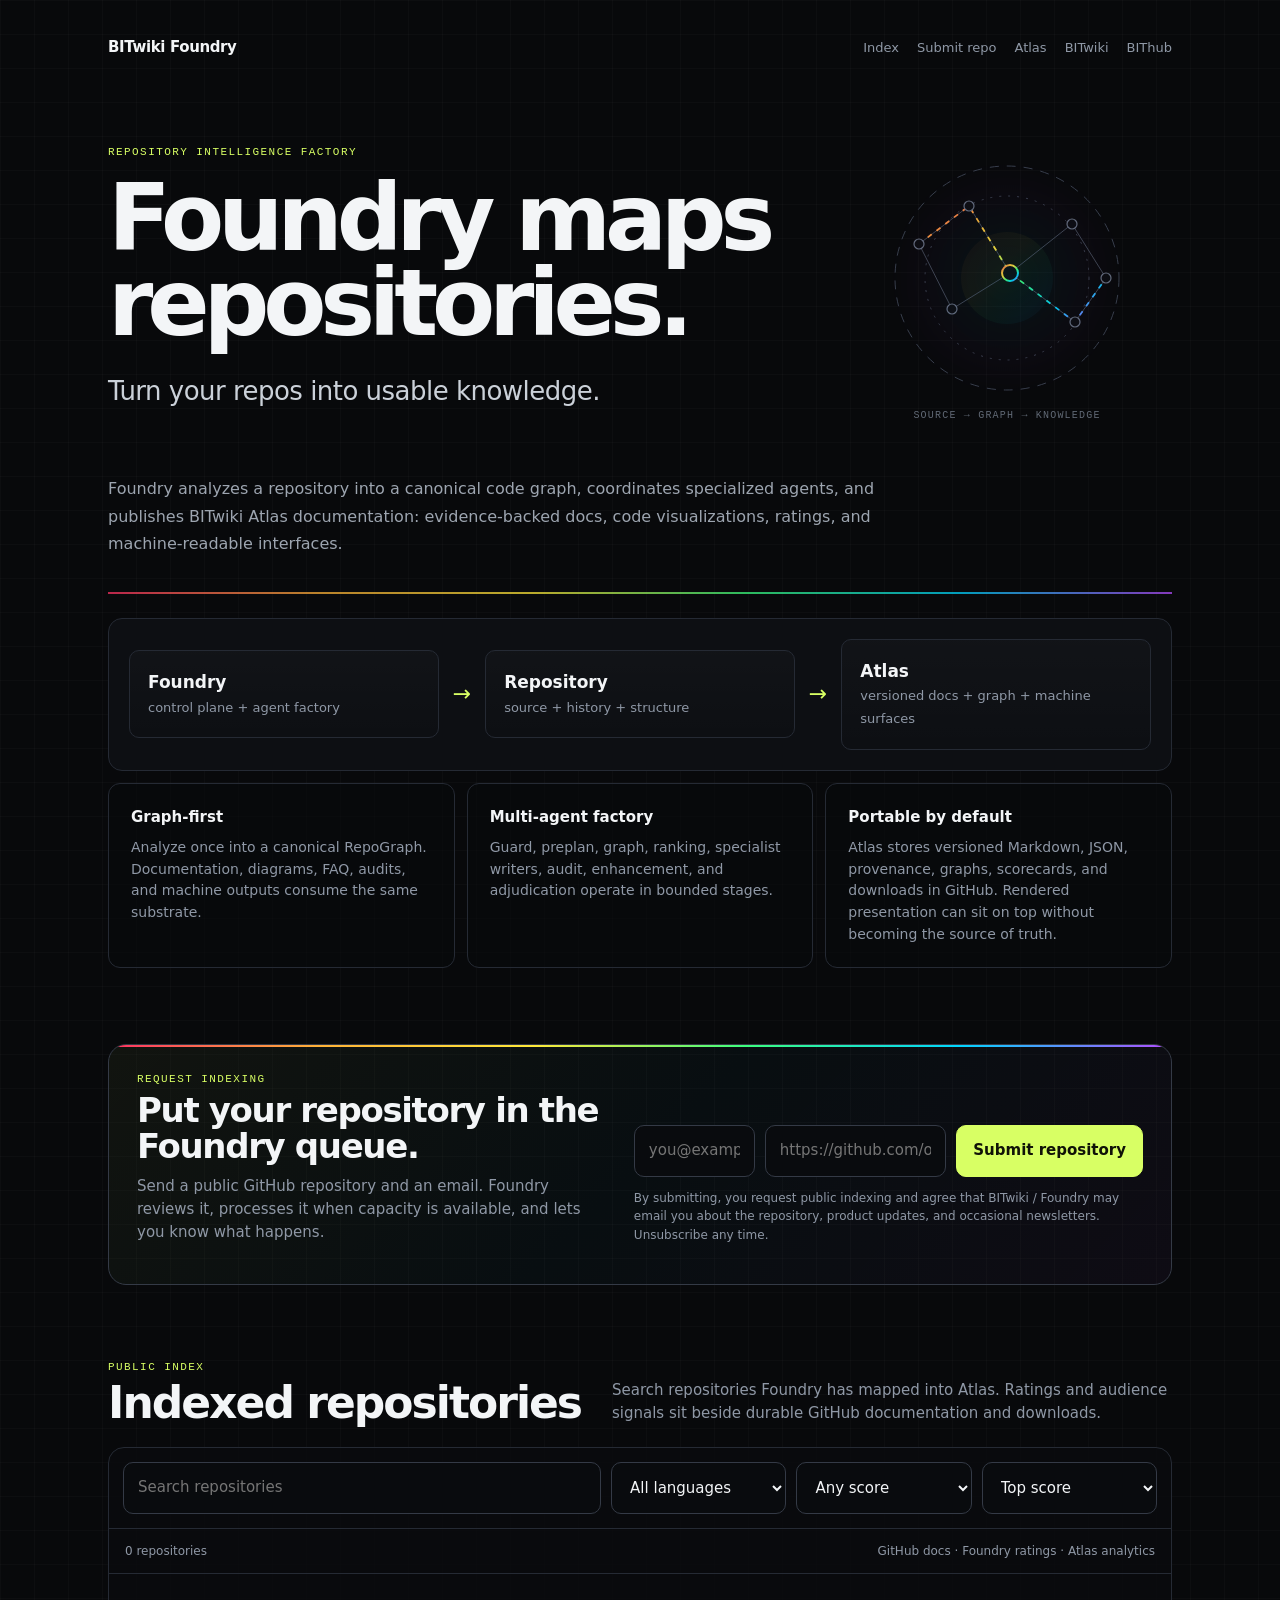
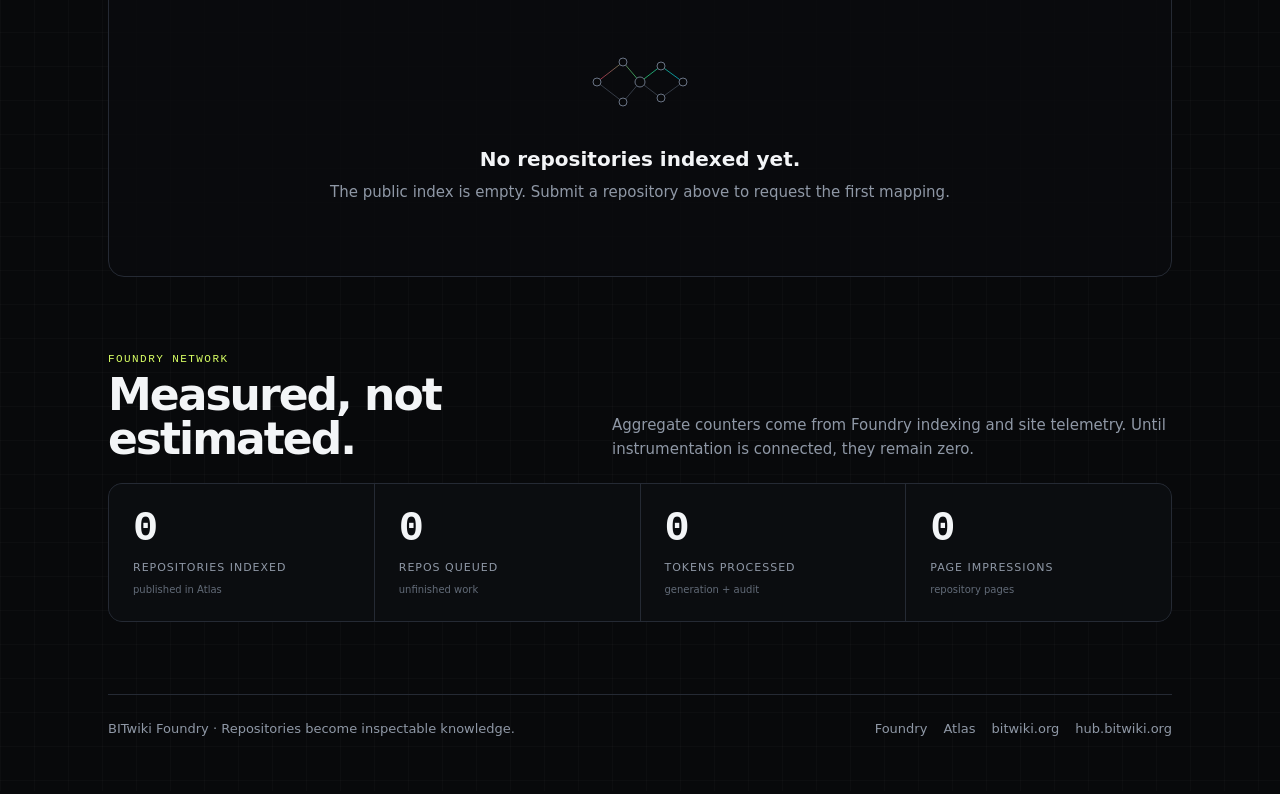
==== commit cc0ea525: "Use BITwiki Atlas registry and repository-first product copy" ====
--- a/index.html
+++ b/index.html
@@ -4,11 +4,11 @@
 <meta charset="utf-8" />
 <meta name="viewport" content="width=device-width,initial-scale=1" />
 <title>BITwiki Foundry</title>
-<meta name="description" content="BITwiki Foundry turns repositories into usable knowledge and produces agent-native BITwiki Atlases." />
+<meta name="description" content="BITwiki Foundry turns repositories into usable knowledge and publishes versioned BITwiki Atlas documentation." />
 <meta name="theme-color" content="#08090b" />
 <style>
 :root{color-scheme:dark;--bg:#08090b;--panel:#0e1014;--panel2:#11141a;--line:#252a34;--line2:#343a46;--fg:#f3f5f7;--muted:#8f98a6;--soft:#c4cbd4;--accent:#d8ff64;--ok:#79f2a6;--radius:14px}
-*{box-sizing:border-box}html{scroll-behavior:smooth}html,body{margin:0;background:var(--bg);color:var(--fg);font:15px/1.55 ui-sans-serif,system-ui,-apple-system,BlinkMacSystemFont,"Segoe UI",sans-serif}body{min-height:100vh;background-image:linear-gradient(rgba(255,255,255,.018) 1px,transparent 1px),linear-gradient(90deg,rgba(255,255,255,.018) 1px,transparent 1px);background-size:34px 34px}button,input,select{font:inherit}a{color:inherit;text-decoration:none}.wrap{max-width:1120px;margin:auto;padding:28px}.nav{display:flex;justify-content:space-between;align-items:center;gap:20px;padding:8px 0 64px}.brand{font-weight:760;letter-spacing:-.025em}.navlinks{display:flex;align-items:center;gap:18px;color:var(--muted);font-size:13px}.navlinks a:hover,.foot a:hover,.atlas-actions a:hover{color:var(--fg)}.hero-shell{display:grid;grid-template-columns:minmax(0,1fr) 330px;gap:34px;align-items:center;padding-bottom:42px}.hero{max-width:780px}.kicker,.eyebrow{font:11px ui-monospace,SFMono-Regular,Menlo,monospace;color:var(--accent);letter-spacing:.13em;text-transform:uppercase}.hero h1{font-size:clamp(48px,7.6vw,92px);line-height:.93;letter-spacing:-.067em;margin:18px 0 24px}.subtitle{font-size:clamp(20px,2.4vw,26px);max-width:650px;color:#cbd1d9;margin:0;letter-spacing:-.02em}.hero-visual{position:relative;height:310px;display:grid;place-items:center;opacity:.92}.hero-visual:before{content:"";position:absolute;width:250px;height:250px;border-radius:50%;background:radial-gradient(circle,rgba(0,214,255,.06),rgba(180,76,255,.025) 48%,transparent 70%);filter:blur(6px)}.graph-orb{width:300px;max-width:100%;overflow:visible}.graph-orb .ring{fill:none;stroke:#3c4350;stroke-width:1}.graph-orb .ring-a{stroke-dasharray:9 8;animation:spin 28s linear infinite;transform-origin:150px 150px}.graph-orb .ring-b{stroke-dasharray:2 7;animation:spinR 36s linear infinite;transform-origin:150px 150px}.graph-orb .edge{stroke:#414854;stroke-width:1}.graph-orb .live{fill:none;stroke:url(#rainbow);stroke-width:1.8;stroke-dasharray:5 6;animation:flow 8s linear infinite}.graph-orb .dot{fill:#0b0d10;stroke:#697384;stroke-width:1.2}.graph-orb .dot-hot{fill:#0b0d10;stroke:url(#rainbow);stroke-width:2}.graph-label{position:absolute;bottom:12px;font:10px ui-monospace,SFMono-Regular,Menlo,monospace;color:#68717e;letter-spacing:.12em;text-transform:uppercase}.intro{max-width:790px;padding:0 0 34px}.intro p{margin:0;color:#9da5b0;font-size:16px;line-height:1.72}.spectrum{height:2px;width:100%;margin:0 0 24px;background:linear-gradient(90deg,#ff3264,#ffb338,#ffe93a,#3cff7f,#00d6ff,#b44cff);opacity:.72;box-shadow:0 0 28px rgba(0,214,255,.1)}.flow{display:grid;grid-template-columns:1fr auto 1fr auto 1fr;gap:14px;align-items:center;border:1px solid var(--line);background:rgba(14,16,20,.92);padding:20px;border-radius:var(--radius)}.node{padding:18px;border:1px solid var(--line);border-radius:10px;background:linear-gradient(180deg,rgba(255,255,255,.018),rgba(255,255,255,0))}.node strong{display:block;font-size:17px}.node span{color:var(--muted);font-size:13px}.arrow{color:var(--accent);font-size:22px}.feature-grid{display:grid;grid-template-columns:repeat(3,1fr);gap:12px;margin-top:12px}.card{border:1px solid var(--line);border-radius:12px;padding:22px;min-height:150px;background:rgba(8,9,11,.58)}.card h3{margin:0 0 8px;font-size:15px}.card p{margin:0;color:var(--muted);font-size:14px}.section{padding-top:76px}.section-head{display:flex;justify-content:space-between;align-items:flex-end;gap:20px;margin-bottom:22px}.section-head h2{font-size:clamp(28px,4vw,44px);line-height:1;letter-spacing:-.045em;margin:8px 0 0}.section-head p{max-width:560px;color:var(--muted);margin:0}.submit-panel{position:relative;overflow:hidden;border:1px solid var(--line2);border-radius:18px;padding:28px;background:linear-gradient(135deg,rgba(216,255,100,.045),rgba(0,214,255,.025) 50%,rgba(180,76,255,.035))}.submit-panel:before{content:"";position:absolute;inset:0 0 auto 0;height:2px;background:linear-gradient(90deg,#ff3264,#ffb338,#ffe93a,#3cff7f,#00d6ff,#b44cff)}.submit-copy{display:grid;grid-template-columns:1fr 1.1fr;gap:34px;align-items:end}.submit-copy h2{font-size:34px;letter-spacing:-.04em;line-height:1.05;margin:8px 0 10px}.submit-copy p{margin:0;color:var(--muted);max-width:480px}.repo-form{display:grid;grid-template-columns:1fr 1.5fr auto;gap:10px}.field{width:100%;border:1px solid var(--line2);background:#090b0e;color:var(--fg);border-radius:10px;padding:13px 14px;outline:none}.field:focus{border-color:#65707f;box-shadow:0 0 0 3px rgba(216,255,100,.06)}.btn{border:1px solid var(--line2);background:transparent;color:var(--fg);border-radius:10px;padding:12px 16px;cursor:pointer;font-weight:650}.btn:hover{border-color:#56606e;background:#12151a}.btn-primary{background:var(--accent);border-color:var(--accent);color:#101207}.btn-primary:hover{background:#e3ff8a;border-color:#e3ff8a}.btn:disabled{opacity:.45;cursor:not-allowed}.form-note{grid-column:1/-1;color:var(--muted);font-size:12px;margin-top:2px}.index-shell{border:1px solid var(--line);border-radius:16px;background:rgba(10,11,14,.84);overflow:hidden}.toolbar{display:grid;grid-template-columns:1.5fr repeat(3,minmax(120px,.55fr));gap:10px;padding:14px;border-bottom:1px solid var(--line)}.atlas-meta{display:flex;justify-content:space-between;align-items:center;gap:15px;padding:13px 16px;border-bottom:1px solid var(--line);color:var(--muted);font-size:12px}.atlas-grid{display:grid;grid-template-columns:repeat(2,1fr);gap:12px;padding:14px}.atlas-card{border:1px solid var(--line);border-radius:12px;padding:18px;background:#0c0e12}.atlas-top{display:flex;justify-content:space-between;gap:15px}.atlas-name{font-size:18px;font-weight:700;letter-spacing:-.02em}.atlas-owner{font-size:12px;color:var(--muted)}.score{font:700 20px ui-monospace,SFMono-Regular,Menlo,monospace;color:var(--accent)}.metrics{display:grid;grid-template-columns:repeat(4,1fr);gap:8px;margin-top:16px}.metric{border-top:1px solid var(--line);padding-top:9px}.metric b{display:block;font:650 13px ui-monospace,SFMono-Regular,Menlo,monospace}.metric span{color:var(--muted);font-size:10px;text-transform:uppercase;letter-spacing:.08em}.atlas-actions{display:flex;gap:12px;margin-top:16px;font:12px ui-monospace,SFMono-Regular,Menlo,monospace;color:#7f8997}.atlas-actions a{border-bottom:1px solid #343b46;padding-bottom:2px}.empty{padding:58px 24px;text-align:center}.empty-visual{width:110px;height:72px;margin:0 auto 18px}.empty h3{font-size:20px;margin:0 0 6px}.empty p{color:var(--muted);margin:0}.stats{display:grid;grid-template-columns:repeat(4,1fr);gap:1px;border:1px solid var(--line);background:var(--line);border-radius:14px;overflow:hidden}.stat{background:#0b0d10;padding:24px}.stat strong{display:block;font:650 clamp(24px,4vw,42px)/1 ui-monospace,SFMono-Regular,Menlo,monospace;letter-spacing:-.06em}.stat span{display:block;margin-top:9px;color:var(--muted);font-size:11px;text-transform:uppercase;letter-spacing:.09em}.stat small{display:block;margin-top:6px;color:#626b78;font-size:10px}.foot{display:flex;justify-content:space-between;gap:20px;flex-wrap:wrap;border-top:1px solid var(--line);margin-top:72px;padding:24px 0;color:var(--muted);font-size:13px}.footlinks{display:flex;gap:16px}.modal-backdrop{position:fixed;inset:0;background:rgba(0,0,0,.72);display:none;align-items:center;justify-content:center;padding:20px;z-index:50}.modal-backdrop.open{display:flex}.modal{width:min(610px,100%);max-height:90vh;overflow:auto;background:#0d0f13;border:1px solid var(--line2);border-radius:16px;box-shadow:0 24px 80px rgba(0,0,0,.55)}.modal-head{padding:22px 24px 14px;border-bottom:1px solid var(--line)}.modal-head h3{font-size:23px;letter-spacing:-.03em;margin:6px 0}.modal-head p{margin:0;color:var(--muted)}.modal-body{padding:20px 24px}.notice{border:1px solid var(--line);border-radius:10px;padding:13px 14px;margin-bottom:12px;color:var(--soft);font-size:13px}.notice strong{color:var(--fg)}.agreement{padding:12px 0 2px;color:var(--muted);font-size:12px}.modal-actions{display:flex;justify-content:flex-end;gap:10px;padding:14px 24px 22px}.status{margin-top:12px;font-size:12px}.status.error{color:#ff9aa5}.status.ok{color:var(--ok)}
+*{box-sizing:border-box}html{scroll-behavior:smooth}html,body{margin:0;background:var(--bg);color:var(--fg);font:15px/1.55 ui-sans-serif,system-ui,-apple-system,BlinkMacSystemFont,"Segoe UI",sans-serif}body{min-height:100vh;background-image:linear-gradient(rgba(255,255,255,.018) 1px,transparent 1px),linear-gradient(90deg,rgba(255,255,255,.018) 1px,transparent 1px);background-size:34px 34px}button,input,select{font:inherit}a{color:inherit;text-decoration:none}.wrap{max-width:1120px;margin:auto;padding:28px}.nav{display:flex;justify-content:space-between;align-items:center;gap:20px;padding:8px 0 64px}.brand{font-weight:760;letter-spacing:-.025em}.navlinks{display:flex;align-items:center;gap:18px;color:var(--muted);font-size:13px}.navlinks a:hover,.foot a:hover,.atlas-actions a:hover{color:var(--fg)}.hero-shell{display:grid;grid-template-columns:minmax(0,1fr) 330px;gap:34px;align-items:center;padding-bottom:42px}.hero{max-width:780px}.kicker,.eyebrow{font:11px ui-monospace,SFMono-Regular,Menlo,monospace;color:var(--accent);letter-spacing:.13em;text-transform:uppercase}.hero h1{font-size:clamp(48px,7.6vw,92px);line-height:.93;letter-spacing:-.067em;margin:18px 0 24px}.subtitle{font-size:clamp(20px,2.4vw,26px);max-width:650px;color:#cbd1d9;margin:0;letter-spacing:-.02em}.hero-visual{position:relative;height:310px;display:grid;place-items:center;opacity:.92}.hero-visual:before{content:"";position:absolute;width:250px;height:250px;border-radius:50%;background:radial-gradient(circle,rgba(0,214,255,.06),rgba(180,76,255,.025) 48%,transparent 70%);filter:blur(6px)}.graph-orb{width:300px;max-width:100%;overflow:visible}.graph-orb .ring{fill:none;stroke:#3c4350;stroke-width:1}.graph-orb .ring-a{stroke-dasharray:9 8;animation:spin 28s linear infinite;transform-origin:150px 150px}.graph-orb .ring-b{stroke-dasharray:2 7;animation:spinR 36s linear infinite;transform-origin:150px 150px}.graph-orb .edge{stroke:#414854;stroke-width:1}.graph-orb .live{fill:none;stroke:url(#rainbow);stroke-width:1.8;stroke-dasharray:5 6;animation:flow 8s linear infinite}.graph-orb .dot{fill:#0b0d10;stroke:#697384;stroke-width:1.2}.graph-orb .dot-hot{fill:#0b0d10;stroke:url(#rainbow);stroke-width:2}.graph-label{position:absolute;bottom:12px;font:10px ui-monospace,SFMono-Regular,Menlo,monospace;color:#68717e;letter-spacing:.12em;text-transform:uppercase}.intro{max-width:790px;padding:0 0 34px}.intro p{margin:0;color:#9da5b0;font-size:16px;line-height:1.72}.spectrum{height:2px;width:100%;margin:0 0 24px;background:linear-gradient(90deg,#ff3264,#ffb338,#ffe93a,#3cff7f,#00d6ff,#b44cff);opacity:.72;box-shadow:0 0 28px rgba(0,214,255,.1)}.flow{display:grid;grid-template-columns:1fr auto 1fr auto 1fr;gap:14px;align-items:center;border:1px solid var(--line);background:rgba(14,16,20,.92);padding:20px;border-radius:var(--radius)}.node{padding:18px;border:1px solid var(--line);border-radius:10px;background:linear-gradient(180deg,rgba(255,255,255,.018),rgba(255,255,255,0))}.node strong{display:block;font-size:17px}.node span{color:var(--muted);font-size:13px}.arrow{color:var(--accent);font-size:22px}.feature-grid{display:grid;grid-template-columns:repeat(3,1fr);gap:12px;margin-top:12px}.card{border:1px solid var(--line);border-radius:12px;padding:22px;min-height:150px;background:rgba(8,9,11,.58)}.card h3{margin:0 0 8px;font-size:15px}.card p{margin:0;color:var(--muted);font-size:14px}.section{padding-top:76px}.section-head{display:flex;justify-content:space-between;align-items:flex-end;gap:20px;margin-bottom:22px}.section-head h2{font-size:clamp(28px,4vw,44px);line-height:1;letter-spacing:-.045em;margin:8px 0 0}.section-head p{max-width:560px;color:var(--muted);margin:0}.submit-panel{position:relative;overflow:hidden;border:1px solid var(--line2);border-radius:18px;padding:28px;background:linear-gradient(135deg,rgba(216,255,100,.045),rgba(0,214,255,.025) 50%,rgba(180,76,255,.035))}.submit-panel:before{content:"";position:absolute;inset:0 0 auto 0;height:2px;background:linear-gradient(90deg,#ff3264,#ffb338,#ffe93a,#3cff7f,#00d6ff,#b44cff)}.submit-copy{display:grid;grid-template-columns:1fr 1.1fr;gap:34px;align-items:end}.submit-copy h2{font-size:34px;letter-spacing:-.04em;line-height:1.05;margin:8px 0 10px}.submit-copy p{margin:0;color:var(--muted);max-width:480px}.repo-form{display:grid;grid-template-columns:1fr 1.5fr auto;gap:10px}.field{width:100%;border:1px solid var(--line2);background:#090b0e;color:var(--fg);border-radius:10px;padding:13px 14px;outline:none}.field:focus{border-color:#65707f;box-shadow:0 0 0 3px rgba(216,255,100,.06)}.btn{border:1px solid var(--line2);background:transparent;color:var(--fg);border-radius:10px;padding:12px 16px;cursor:pointer;font-weight:650}.btn:hover{border-color:#56606e;background:#12151a}.btn-primary{background:var(--accent);border-color:var(--accent);color:#101207}.btn-primary:hover{background:#e3ff8a;border-color:#e3ff8a}.btn:disabled{opacity:.45;cursor:not-allowed}.form-note{grid-column:1/-1;color:var(--muted);font-size:12px;margin-top:2px}.index-shell{border:1px solid var(--line);border-radius:16px;background:rgba(10,11,14,.84);overflow:hidden}.toolbar{display:grid;grid-template-columns:1.5fr repeat(3,minmax(120px,.55fr));gap:10px;padding:14px;border-bottom:1px solid var(--line)}.atlas-meta{display:flex;justify-content:space-between;align-items:center;gap:15px;padding:13px 16px;border-bottom:1px solid var(--line);color:var(--muted);font-size:12px}.atlas-grid{display:grid;grid-template-columns:repeat(2,1fr);gap:12px;padding:14px}.atlas-card{border:1px solid var(--line);border-radius:12px;padding:18px;background:#0c0e12}.atlas-top{display:flex;justify-content:space-between;gap:15px}.atlas-name{font-size:18px;font-weight:700;letter-spacing:-.02em}.atlas-owner{font-size:12px;color:var(--muted)}.score{font:700 20px ui-monospace,SFMono-Regular,Menlo,monospace;color:var(--accent)}.metrics{display:grid;grid-template-columns:repeat(4,1fr);gap:8px;margin-top:16px}.metric{border-top:1px solid var(--line);padding-top:9px}.metric b{display:block;font:650 13px ui-monospace,SFMono-Regular,Menlo,monospace}.metric span{color:var(--muted);font-size:10px;text-transform:uppercase;letter-spacing:.08em}.atlas-actions{display:flex;gap:12px;flex-wrap:wrap;margin-top:16px;font:12px ui-monospace,SFMono-Regular,Menlo,monospace;color:#7f8997}.atlas-actions a{border-bottom:1px solid #343b46;padding-bottom:2px}.empty{padding:58px 24px;text-align:center}.empty-visual{width:110px;height:72px;margin:0 auto 18px}.empty h3{font-size:20px;margin:0 0 6px}.empty p{color:var(--muted);margin:0}.stats{display:grid;grid-template-columns:repeat(4,1fr);gap:1px;border:1px solid var(--line);background:var(--line);border-radius:14px;overflow:hidden}.stat{background:#0b0d10;padding:24px}.stat strong{display:block;font:650 clamp(24px,4vw,42px)/1 ui-monospace,SFMono-Regular,Menlo,monospace;letter-spacing:-.06em}.stat span{display:block;margin-top:9px;color:var(--muted);font-size:11px;text-transform:uppercase;letter-spacing:.09em}.stat small{display:block;margin-top:6px;color:#626b78;font-size:10px}.foot{display:flex;justify-content:space-between;gap:20px;flex-wrap:wrap;border-top:1px solid var(--line);margin-top:72px;padding:24px 0;color:var(--muted);font-size:13px}.footlinks{display:flex;gap:16px}.modal-backdrop{position:fixed;inset:0;background:rgba(0,0,0,.72);display:none;align-items:center;justify-content:center;padding:20px;z-index:50}.modal-backdrop.open{display:flex}.modal{width:min(610px,100%);max-height:90vh;overflow:auto;background:#0d0f13;border:1px solid var(--line2);border-radius:16px;box-shadow:0 24px 80px rgba(0,0,0,.55)}.modal-head{padding:22px 24px 14px;border-bottom:1px solid var(--line)}.modal-head h3{font-size:23px;letter-spacing:-.03em;margin:6px 0}.modal-head p{margin:0;color:var(--muted)}.modal-body{padding:20px 24px}.notice{border:1px solid var(--line);border-radius:10px;padding:13px 14px;margin-bottom:12px;color:var(--soft);font-size:13px}.notice strong{color:var(--fg)}.agreement{padding:12px 0 2px;color:var(--muted);font-size:12px}.modal-actions{display:flex;justify-content:flex-end;gap:10px;padding:14px 24px 22px}.status{margin-top:12px;font-size:12px}.status.error{color:#ff9aa5}.status.ok{color:var(--ok)}
 @keyframes spin{to{transform:rotate(360deg)}}@keyframes spinR{to{transform:rotate(-360deg)}}@keyframes flow{to{stroke-dashoffset:-44}}
 @media(prefers-reduced-motion:reduce){.graph-orb .ring-a,.graph-orb .ring-b,.graph-orb .live{animation:none}}
 @media(max-width:900px){.hero-shell{grid-template-columns:1fr}.hero-visual{height:230px}.graph-orb{width:230px}.submit-copy{grid-template-columns:1fr}.repo-form{grid-template-columns:1fr}.toolbar{grid-template-columns:1fr 1fr}.atlas-grid{grid-template-columns:1fr}.stats{grid-template-columns:1fr 1fr}.feature-grid{grid-template-columns:1fr}.section-head{align-items:flex-start;flex-direction:column}}
@@ -17,9 +17,9 @@
 </head>
 <body>
 <main class="wrap">
-<nav class="nav"><div class="brand">BITwiki Foundry</div><div class="navlinks"><a href="#atlases">Atlases</a><a href="#submit">Submit repo</a><a href="https://bitwiki.org/">BITwiki</a><a href="https://hub.bitwiki.org/">BIThub</a></div></nav>
+<nav class="nav"><div class="brand">BITwiki Foundry</div><div class="navlinks"><a href="#index">Index</a><a href="#submit">Submit repo</a><a href="https://github.com/bitwikiorg/atlas">Atlas</a><a href="https://bitwiki.org/">BITwiki</a><a href="https://hub.bitwiki.org/">BIThub</a></div></nav>
 <section class="hero-shell">
-<div class="hero"><div class="kicker">Repository intelligence factory</div><h1>Foundry builds Atlases.</h1><p class="subtitle">Turn your repos into usable knowledge.</p></div>
+<div class="hero"><div class="kicker">Repository intelligence factory</div><h1>Foundry maps repositories.</h1><p class="subtitle">Turn your repos into usable knowledge.</p></div>
 <div class="hero-visual" aria-hidden="true">
 <svg class="graph-orb" viewBox="0 0 300 300">
 <defs><linearGradient id="rainbow" x1="0%" y1="0%" x2="100%" y2="100%"><stop offset="0%" stop-color="#ff3264"/><stop offset="20%" stop-color="#ffb338"/><stop offset="40%" stop-color="#ffe93a"/><stop offset="60%" stop-color="#3cff7f"/><stop offset="80%" stop-color="#00d6ff"/><stop offset="100%" stop-color="#b44cff"/></linearGradient></defs>
@@ -28,28 +28,29 @@
 <circle cx="62" cy="116" r="5" class="dot"/><circle cx="112" cy="78" r="5" class="dot"/><circle cx="95" cy="181" r="5" class="dot"/><circle cx="153" cy="145" r="8" class="dot-hot"/><circle cx="215" cy="96" r="5" class="dot"/><circle cx="218" cy="194" r="5" class="dot"/><circle cx="249" cy="150" r="5" class="dot"/></g>
 </svg><div class="graph-label">source → graph → knowledge</div></div>
 </section>
-<section class="intro"><p>Foundry analyzes a repository into a canonical code graph, coordinates specialized agents, and produces a BITwiki Atlas: evidence-backed documentation, rich code visualizations, and machine-native interfaces.</p></section>
+<section class="intro"><p>Foundry analyzes a repository into a canonical code graph, coordinates specialized agents, and publishes BITwiki Atlas documentation: evidence-backed docs, code visualizations, ratings, and machine-readable interfaces.</p></section>
 <div class="spectrum" aria-hidden="true"></div>
-<section class="flow" aria-label="Foundry pipeline"><div class="node"><strong>Foundry</strong><span>control plane + agent factory</span></div><div class="arrow">→</div><div class="node"><strong>Repository</strong><span>source + history + structure</span></div><div class="arrow">→</div><div class="node"><strong>Atlas</strong><span>docs + graph + visuals + machine surfaces</span></div></section>
-<section class="feature-grid"><article class="card"><h3>Graph-first</h3><p>Analyze once into a canonical RepoGraph. Documentation, diagrams, FAQ, audits, and machine outputs consume the same substrate.</p></article><article class="card"><h3>Multi-agent factory</h3><p>Guard, preplan, graph, ranking, specialist writers, audit, enhancement, and adjudication operate in bounded stages.</p></article><article class="card"><h3>Downloadable Atlas</h3><p>Versioned documentation and machine artifacts can live in GitHub, while Foundry links the durable files and rendered Atlas from one index.</p></article></section>
-<section class="section" id="submit"><div class="submit-panel"><div class="submit-copy"><div><div class="eyebrow">Request an Atlas</div><h2>Put your repository in the Foundry queue.</h2><p>Send a public GitHub repository and an email. Foundry reviews it, processes it when capacity is available, and lets you know what happens.</p></div><form class="repo-form" id="repoForm"><input class="field" id="email" name="email" type="email" autocomplete="email" placeholder="you@example.com" aria-label="Email" required><input class="field" id="repo" name="repo" type="url" inputmode="url" placeholder="https://github.com/owner/repository" aria-label="GitHub repository URL" required><button class="btn btn-primary" type="submit">Request Atlas</button><div class="form-note">By submitting, you request public indexing and agree that BITwiki / Foundry may email you about the repository, product updates, and occasional newsletters. Unsubscribe any time.</div></form></div><div class="status" id="formStatus" role="status" aria-live="polite"></div></div></section>
-<section class="section" id="atlases"><div class="section-head"><div><div class="eyebrow">Public index</div><h2>BITwiki Atlases</h2></div><p>Search repositories Foundry has indexed. Ratings and audience signals sit beside durable docs, downloads, and the rendered Atlas.</p></div><div class="index-shell"><div class="toolbar"><input class="field" id="search" type="search" placeholder="Search repositories"><select class="field" id="language" aria-label="Language"><option value="">All languages</option></select><select class="field" id="rating" aria-label="Minimum Foundry score"><option value="0">Any score</option><option value="80">80+</option><option value="60">60+</option><option value="40">40+</option></select><select class="field" id="sort" aria-label="Sort"><option value="score">Top score</option><option value="stars">Most stars</option><option value="views">Most viewed</option><option value="fresh">Recently indexed</option></select></div><div class="atlas-meta"><span id="resultCount">0 Atlases</span><span>GitHub docs · Foundry ratings · Atlas analytics</span></div><div class="atlas-grid" id="atlasGrid"></div></div></section>
-<section class="section" aria-labelledby="network-stats"><div class="section-head"><div><div class="eyebrow">Foundry network</div><h2 id="network-stats">Measured, not estimated.</h2></div><p>Aggregate counters come from Foundry indexing and site telemetry. Until instrumentation is connected, they remain zero.</p></div><div class="stats"><div class="stat"><strong id="statRepos">0</strong><span>Atlases indexed</span><small>published repositories</small></div><div class="stat"><strong id="statQueue">0</strong><span>Repos queued</span><small>unfinished work</small></div><div class="stat"><strong id="statTokens">0</strong><span>Tokens processed</span><small>generation + audit</small></div><div class="stat"><strong id="statViews">0</strong><span>Page impressions</span><small>Atlas pages only</small></div></div></section>
-<footer class="foot"><span>BITwiki Foundry · Repositories become inspectable knowledge.</span><span class="footlinks"><a href="https://github.com/bitwikiorg/foundry">GitHub</a><a href="https://bitwiki.org/">bitwiki.org</a><a href="https://hub.bitwiki.org/">hub.bitwiki.org</a></span></footer>
+<section class="flow" aria-label="Foundry pipeline"><div class="node"><strong>Foundry</strong><span>control plane + agent factory</span></div><div class="arrow">→</div><div class="node"><strong>Repository</strong><span>source + history + structure</span></div><div class="arrow">→</div><div class="node"><strong>Atlas</strong><span>versioned docs + graph + machine surfaces</span></div></section>
+<section class="feature-grid"><article class="card"><h3>Graph-first</h3><p>Analyze once into a canonical RepoGraph. Documentation, diagrams, FAQ, audits, and machine outputs consume the same substrate.</p></article><article class="card"><h3>Multi-agent factory</h3><p>Guard, preplan, graph, ranking, specialist writers, audit, enhancement, and adjudication operate in bounded stages.</p></article><article class="card"><h3>Portable by default</h3><p>Atlas stores versioned Markdown, JSON, provenance, graphs, scorecards, and downloads in GitHub. Rendered presentation can sit on top without becoming the source of truth.</p></article></section>
+<section class="section" id="submit"><div class="submit-panel"><div class="submit-copy"><div><div class="eyebrow">Request indexing</div><h2>Put your repository in the Foundry queue.</h2><p>Send a public GitHub repository and an email. Foundry reviews it, processes it when capacity is available, and lets you know what happens.</p></div><form class="repo-form" id="repoForm"><input class="field" id="email" name="email" type="email" autocomplete="email" placeholder="you@example.com" aria-label="Email" required><input class="field" id="repo" name="repo" type="url" inputmode="url" placeholder="https://github.com/owner/repository" aria-label="GitHub repository URL" required><button class="btn btn-primary" type="submit">Submit repository</button><div class="form-note">By submitting, you request public indexing and agree that BITwiki / Foundry may email you about the repository, product updates, and occasional newsletters. Unsubscribe any time.</div></form></div><div class="status" id="formStatus" role="status" aria-live="polite"></div></div></section>
+<section class="section" id="index"><div class="section-head"><div><div class="eyebrow">Public index</div><h2>Indexed repositories</h2></div><p>Search repositories Foundry has mapped into Atlas. Ratings and audience signals sit beside durable GitHub documentation and downloads.</p></div><div class="index-shell"><div class="toolbar"><input class="field" id="search" type="search" placeholder="Search repositories"><select class="field" id="language" aria-label="Language"><option value="">All languages</option></select><select class="field" id="rating" aria-label="Minimum Foundry score"><option value="0">Any score</option><option value="80">80+</option><option value="60">60+</option><option value="40">40+</option></select><select class="field" id="sort" aria-label="Sort"><option value="score">Top score</option><option value="stars">Most stars</option><option value="views">Most viewed</option><option value="fresh">Recently indexed</option></select></div><div class="atlas-meta"><span id="resultCount">0 repositories</span><span>GitHub docs · Foundry ratings · Atlas analytics</span></div><div class="atlas-grid" id="atlasGrid"></div></div></section>
+<section class="section" aria-labelledby="network-stats"><div class="section-head"><div><div class="eyebrow">Foundry network</div><h2 id="network-stats">Measured, not estimated.</h2></div><p>Aggregate counters come from Foundry indexing and site telemetry. Until instrumentation is connected, they remain zero.</p></div><div class="stats"><div class="stat"><strong id="statRepos">0</strong><span>Repositories indexed</span><small>published in Atlas</small></div><div class="stat"><strong id="statQueue">0</strong><span>Repos queued</span><small>unfinished work</small></div><div class="stat"><strong id="statTokens">0</strong><span>Tokens processed</span><small>generation + audit</small></div><div class="stat"><strong id="statViews">0</strong><span>Page impressions</span><small>repository pages</small></div></div></section>
+<footer class="foot"><span>BITwiki Foundry · Repositories become inspectable knowledge.</span><span class="footlinks"><a href="https://github.com/bitwikiorg/foundry">Foundry</a><a href="https://github.com/bitwikiorg/atlas">Atlas</a><a href="https://bitwiki.org/">bitwiki.org</a><a href="https://hub.bitwiki.org/">hub.bitwiki.org</a></span></footer>
 </main>
-<div class="modal-backdrop" id="reviewModal" role="dialog" aria-modal="true" aria-labelledby="reviewTitle"><div class="modal"><div class="modal-head"><div class="eyebrow">Before it enters Foundry</div><h3 id="reviewTitle">Review the submission</h3><p>Submitting is the agreement. There is no separate consent checkbox.</p></div><div class="modal-body"><div class="notice"><strong>Public output.</strong> If accepted, Foundry may analyze, summarize, visualize, cache, and publicly publish information derived from the submitted public repository as a BITwiki Atlas.</div><div class="notice"><strong>Admission is reviewed.</strong> Submission does not guarantee indexing. Foundry may reject, defer, or pause work based on safety, technical fit, usefulness, size, and available capacity.</div><div class="notice"><strong>No secrets or restricted code.</strong> Do not submit private, confidential, credential-bearing, or access-restricted repositories. You confirm you are allowed to submit this repo.</div><div class="notice"><strong>Email and updates.</strong> We may email repository status, Foundry/BITwiki product updates, and occasional newsletters. You can unsubscribe at any time.</div><div class="agreement">Selecting <strong>Agree &amp; queue repository</strong> submits the request under these terms.</div><div class="status" id="modalStatus" role="status" aria-live="polite"></div></div><div class="modal-actions"><button class="btn" type="button" id="cancelModal">Cancel</button><button class="btn btn-primary" type="button" id="confirmSubmit">Agree &amp; queue repository</button></div></div></div>
+<div class="modal-backdrop" id="reviewModal" role="dialog" aria-modal="true" aria-labelledby="reviewTitle"><div class="modal"><div class="modal-head"><div class="eyebrow">Before it enters Foundry</div><h3 id="reviewTitle">Review the submission</h3><p>Submitting is the agreement. There is no separate consent checkbox.</p></div><div class="modal-body"><div class="notice"><strong>Public output.</strong> If accepted, Foundry may analyze, summarize, visualize, cache, and publicly publish information derived from the submitted public repository as BITwiki Atlas documentation.</div><div class="notice"><strong>Admission is reviewed.</strong> Submission does not guarantee indexing. Foundry may reject, defer, or pause work based on safety, technical fit, usefulness, size, and available capacity.</div><div class="notice"><strong>No secrets or restricted code.</strong> Do not submit private, confidential, credential-bearing, or access-restricted repositories. You confirm you are allowed to submit this repo.</div><div class="notice"><strong>Email and updates.</strong> We may email repository status, Foundry/BITwiki product updates, and occasional newsletters. You can unsubscribe at any time.</div><div class="agreement">Selecting <strong>Agree &amp; submit repository</strong> submits the request under these terms.</div><div class="status" id="modalStatus" role="status" aria-live="polite"></div></div><div class="modal-actions"><button class="btn" type="button" id="cancelModal">Cancel</button><button class="btn btn-primary" type="button" id="confirmSubmit">Agree &amp; submit repository</button></div></div></div>
 <script>
-const state={atlases:[],pending:null};const $=s=>document.querySelector(s);const fmt=n=>new Intl.NumberFormat('en-US',{notation:n>=1000000?'compact':'standard',maximumFractionDigits:1}).format(n||0);
+const ATLAS_INDEX='https://raw.githubusercontent.com/bitwikiorg/atlas/main/index.json';
+const state={repos:[],pending:null};const $=s=>document.querySelector(s);const fmt=n=>new Intl.NumberFormat('en-US',{notation:n>=1000000?'compact':'standard',maximumFractionDigits:1}).format(n||0);
 function repoHostOK(value){try{const u=new URL(value);return u.protocol==='https:'&&u.hostname.toLowerCase()==='github.com'&&u.pathname.split('/').filter(Boolean).length>=2}catch{return false}}
 function esc(s){return String(s??'').replace(/[&<>'"]/g,c=>({'&':'&amp;','<':'&lt;','>':'&gt;',"'":'&#39;','"':'&quot;'}[c]))}
-function atlasCard(a){const links=[a.atlas_url&&`<a href="${esc(a.atlas_url)}">Open Atlas</a>`,a.github_docs_url&&`<a href="${esc(a.github_docs_url)}">GitHub docs</a>`,a.download_url&&`<a href="${esc(a.download_url)}">Download</a>`].filter(Boolean).join('');return `<article class="atlas-card"><div class="atlas-top"><div><div class="atlas-name">${esc(a.name)}</div><div class="atlas-owner">${esc(a.owner)} · ${esc(a.language||'Mixed')} · indexed ${esc(a.indexed_at||'—')}</div></div><div class="score" title="Foundry Score">${Number(a.foundry_score||0)}</div></div><div class="metrics"><div class="metric"><b>★ ${fmt(a.github_stars)}</b><span>Stars</span></div><div class="metric"><b>${esc(a.evidence_grade||'—')}</b><span>Evidence</span></div><div class="metric"><b>${fmt(a.impressions)}</b><span>Views</span></div><div class="metric"><b>${Math.round((a.doc_coverage||0)*100)}%</b><span>Coverage</span></div></div>${links?`<div class="atlas-actions">${links}</div>`:''}</article>`}
+function repoCard(a){const name=a.name||a.repo||'',owner=a.owner||String(a.repo_id||'').split('/')[0]||'';const links=[a.github_docs_url&&`<a href="${esc(a.github_docs_url)}">GitHub docs</a>`,a.download_url&&`<a href="${esc(a.download_url)}">Download</a>`,a.atlas_url&&a.atlas_url!==a.github_docs_url&&`<a href="${esc(a.atlas_url)}">Open Atlas</a>`].filter(Boolean).join('');return `<article class="atlas-card"><div class="atlas-top"><div><div class="atlas-name">${esc(name)}</div><div class="atlas-owner">${esc(owner)} · ${esc(a.language||'Mixed')} · indexed ${esc(a.indexed_at||a.last_indexed_at||'—')}</div></div><div class="score" title="Foundry Score">${Number(a.foundry_score||0)}</div></div><div class="metrics"><div class="metric"><b>★ ${fmt(a.github_stars)}</b><span>Stars</span></div><div class="metric"><b>${esc(a.evidence_grade||'—')}</b><span>Evidence</span></div><div class="metric"><b>${fmt(a.impressions)}</b><span>Views</span></div><div class="metric"><b>${Math.round((a.doc_coverage||0)*100)}%</b><span>Coverage</span></div></div>${links?`<div class="atlas-actions">${links}</div>`:''}</article>`}
 function emptyVisual(){return `<svg class="empty-visual" viewBox="0 0 110 72" aria-hidden="true"><defs><linearGradient id="emptyGrad" x1="0" x2="1"><stop stop-color="#ff3264"/><stop offset=".5" stop-color="#3cff7f"/><stop offset="1" stop-color="#00d6ff"/></linearGradient></defs><path d="M12 36 L38 16 L55 36 L76 20 L98 36" fill="none" stroke="url(#emptyGrad)" opacity=".65"/><path d="M12 36 L38 56 L55 36 L76 52 L98 36" fill="none" stroke="#343b46"/><g fill="#08090b" stroke="#697384"><circle cx="12" cy="36" r="4"/><circle cx="38" cy="16" r="4"/><circle cx="38" cy="56" r="4"/><circle cx="55" cy="36" r="5"/><circle cx="76" cy="20" r="4"/><circle cx="76" cy="52" r="4"/><circle cx="98" cy="36" r="4"/></g></svg>`}
-function render(){const q=$('#search').value.trim().toLowerCase(),lang=$('#language').value,min=Number($('#rating').value),sort=$('#sort').value;let rows=state.atlases.filter(a=>(!q||`${a.owner}/${a.name} ${a.description||''}`.toLowerCase().includes(q))&&(!lang||a.language===lang)&&Number(a.foundry_score||0)>=min);rows.sort((a,b)=>sort==='stars'?(b.github_stars||0)-(a.github_stars||0):sort==='views'?(b.impressions||0)-(a.impressions||0):sort==='fresh'?String(b.indexed_at||'').localeCompare(String(a.indexed_at||'')):(b.foundry_score||0)-(a.foundry_score||0));$('#resultCount').textContent=`${rows.length} Atlas${rows.length===1?'':'es'}`;$('#atlasGrid').innerHTML=rows.length?rows.map(atlasCard).join(''):`<div class="empty" style="grid-column:1/-1">${emptyVisual()}<h3>No Atlases indexed yet.</h3><p>The public index is empty. Submit a repository above to request the first Atlas.</p></div>`}
-async function loadData(){try{const r=await fetch('/atlases.json',{cache:'no-store'});const d=await r.json();state.atlases=Array.isArray(d)?d:(d.atlases||[])}catch{state.atlases=[]}const langs=[...new Set(state.atlases.map(x=>x.language).filter(Boolean))].sort();$('#language').innerHTML='<option value="">All languages</option>'+langs.map(x=>`<option>${esc(x)}</option>`).join('');render();try{const r=await fetch('/site-stats.json',{cache:'no-store'}),s=await r.json();$('#statRepos').textContent=fmt(s.atlases_indexed);$('#statQueue').textContent=fmt(s.repos_queued);$('#statTokens').textContent=fmt(s.tokens_processed);$('#statViews').textContent=fmt(s.page_impressions)}catch{}}
+function render(){const q=$('#search').value.trim().toLowerCase(),lang=$('#language').value,min=Number($('#rating').value),sort=$('#sort').value;let rows=state.repos.filter(a=>(!q||`${a.owner||''}/${a.name||a.repo||''} ${a.description||''}`.toLowerCase().includes(q))&&(!lang||a.language===lang)&&Number(a.foundry_score||0)>=min);rows.sort((a,b)=>sort==='stars'?(b.github_stars||0)-(a.github_stars||0):sort==='views'?(b.impressions||0)-(a.impressions||0):sort==='fresh'?String(b.indexed_at||b.last_indexed_at||'').localeCompare(String(a.indexed_at||a.last_indexed_at||'')):(b.foundry_score||0)-(a.foundry_score||0));$('#resultCount').textContent=`${rows.length} repositor${rows.length===1?'y':'ies'}`;$('#atlasGrid').innerHTML=rows.length?rows.map(repoCard).join(''):`<div class="empty" style="grid-column:1/-1">${emptyVisual()}<h3>No repositories indexed yet.</h3><p>The public index is empty. Submit a repository above to request the first mapping.</p></div>`}
+async function loadData(){try{const r=await fetch(ATLAS_INDEX,{cache:'no-store'});if(!r.ok)throw new Error('index unavailable');const d=await r.json();state.repos=Array.isArray(d)?d:(d.repositories||[])}catch{state.repos=[]}const langs=[...new Set(state.repos.map(x=>x.language).filter(Boolean))].sort();$('#language').innerHTML='<option value="">All languages</option>'+langs.map(x=>`<option>${esc(x)}</option>`).join('');render();try{const r=await fetch('/site-stats.json',{cache:'no-store'}),s=await r.json();$('#statRepos').textContent=fmt(s.repos_indexed);$('#statQueue').textContent=fmt(s.repos_queued);$('#statTokens').textContent=fmt(s.tokens_processed);$('#statViews').textContent=fmt(s.page_impressions)}catch{}}
 ['#search','#language','#rating','#sort'].forEach(id=>$(id).addEventListener('input',render));
 $('#repoForm').addEventListener('submit',e=>{e.preventDefault();const email=$('#email').value.trim(),repo_url=$('#repo').value.trim();$('#formStatus').textContent='';if(!repoHostOK(repo_url)){const x=$('#formStatus');x.className='status error';x.textContent='Enter a public GitHub repository URL, for example https://github.com/owner/repo.';return}state.pending={email,repo_url};$('#modalStatus').textContent='';$('#reviewModal').classList.add('open')});
 function closeModal(){$('#reviewModal').classList.remove('open')}$('#cancelModal').addEventListener('click',closeModal);$('#reviewModal').addEventListener('click',e=>{if(e.target.id==='reviewModal')closeModal()});
-$('#confirmSubmit').addEventListener('click',async()=>{if(!state.pending)return;const b=$('#confirmSubmit'),status=$('#modalStatus');b.disabled=true;b.textContent='Queuing…';status.textContent='';try{const r=await fetch('/api/submit',{method:'POST',headers:{'content-type':'application/json'},body:JSON.stringify(state.pending)});const d=await r.json().catch(()=>({}));if(!r.ok)throw new Error(d.message||'Submission intake is unavailable.');status.className='status ok';status.textContent='Repository request accepted into the Foundry queue.';b.textContent='Queued';setTimeout(()=>{closeModal();$('#repoForm').reset();state.pending=null;b.disabled=false;b.textContent='Agree & queue repository'},900)}catch(err){status.className='status error';status.textContent=err.message;b.disabled=false;b.textContent='Agree & queue repository'}});loadData();
+$('#confirmSubmit').addEventListener('click',async()=>{if(!state.pending)return;const b=$('#confirmSubmit'),status=$('#modalStatus');b.disabled=true;b.textContent='Submitting…';status.textContent='';try{const r=await fetch('/api/submit',{method:'POST',headers:{'content-type':'application/json'},body:JSON.stringify(state.pending)});const d=await r.json().catch(()=>({}));if(!r.ok)throw new Error(d.message||'Submission intake is unavailable.');status.className='status ok';status.textContent='Repository request accepted into the Foundry queue.';b.textContent='Submitted';setTimeout(()=>{closeModal();$('#repoForm').reset();state.pending=null;b.disabled=false;b.textContent='Agree & submit repository'},900)}catch(err){status.className='status error';status.textContent=err.message;b.disabled=false;b.textContent='Agree & submit repository'}});loadData();
 </script>
 </body>
 </html>
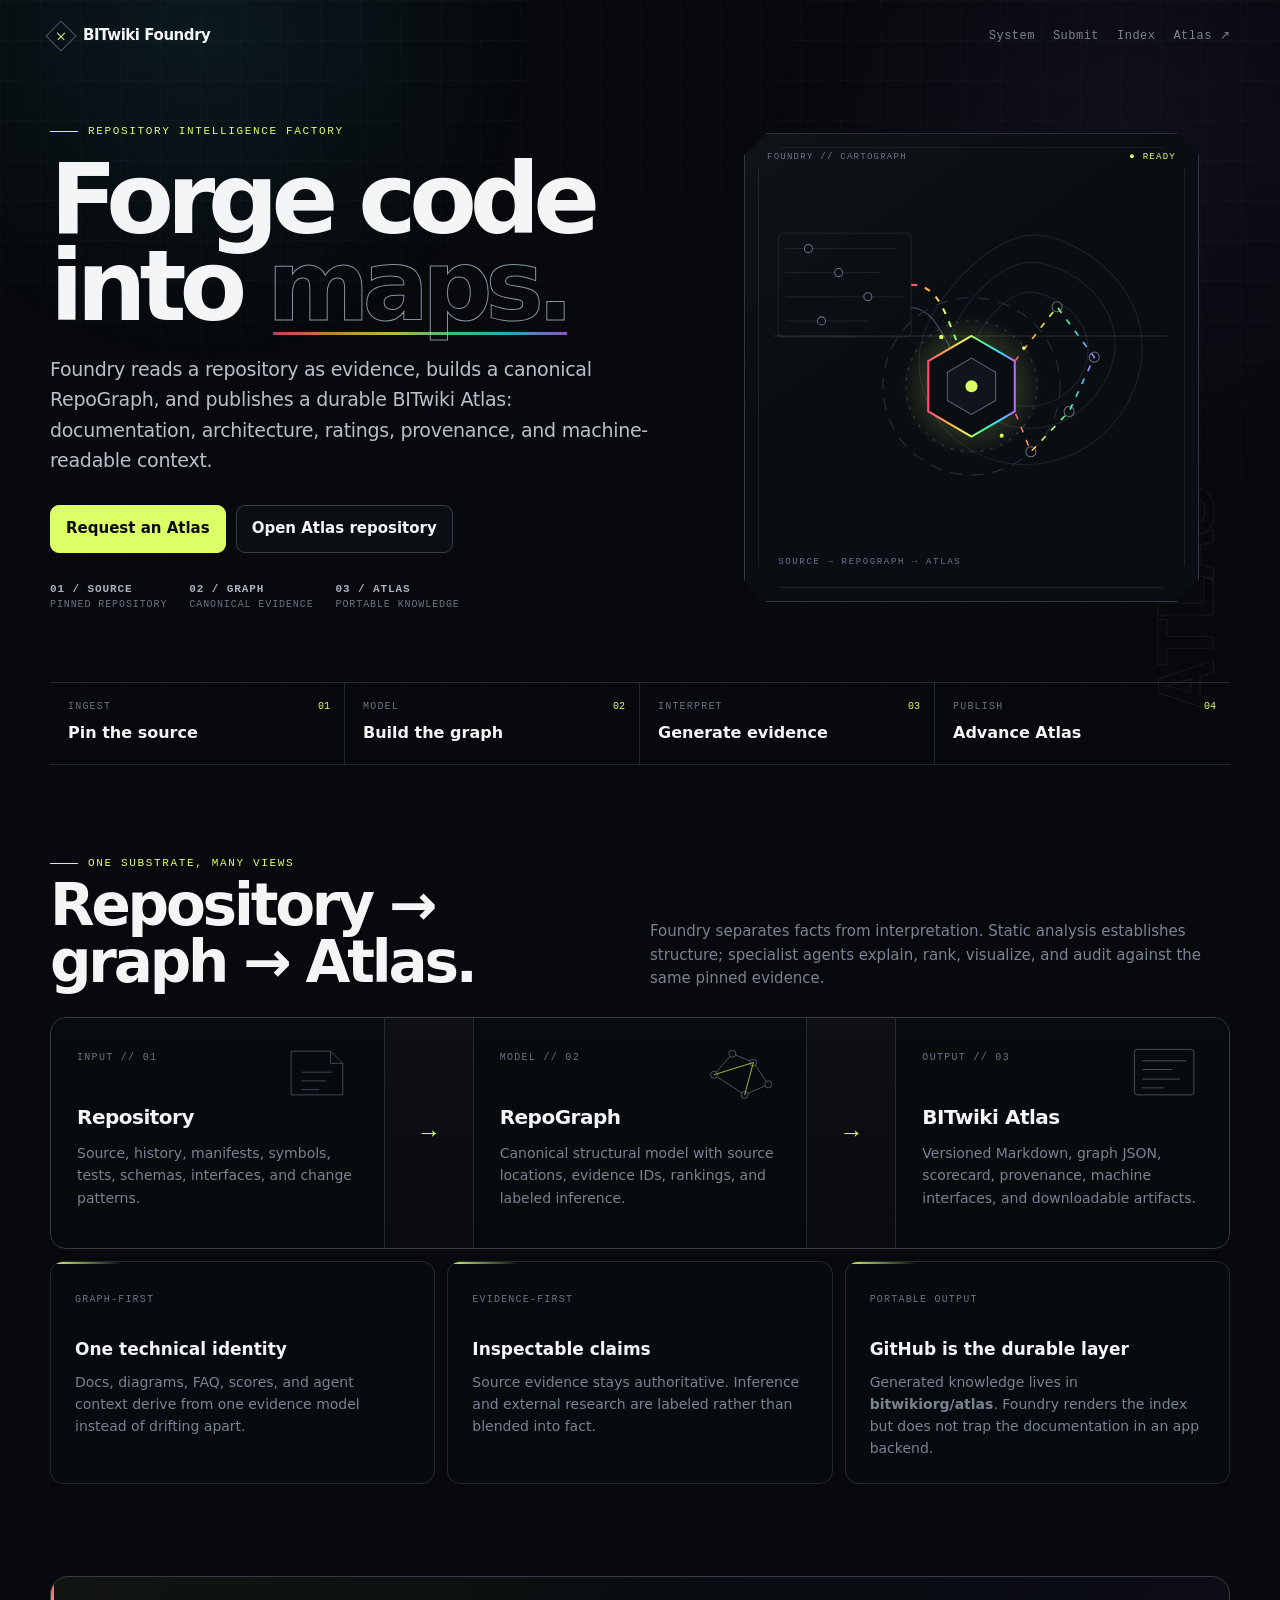
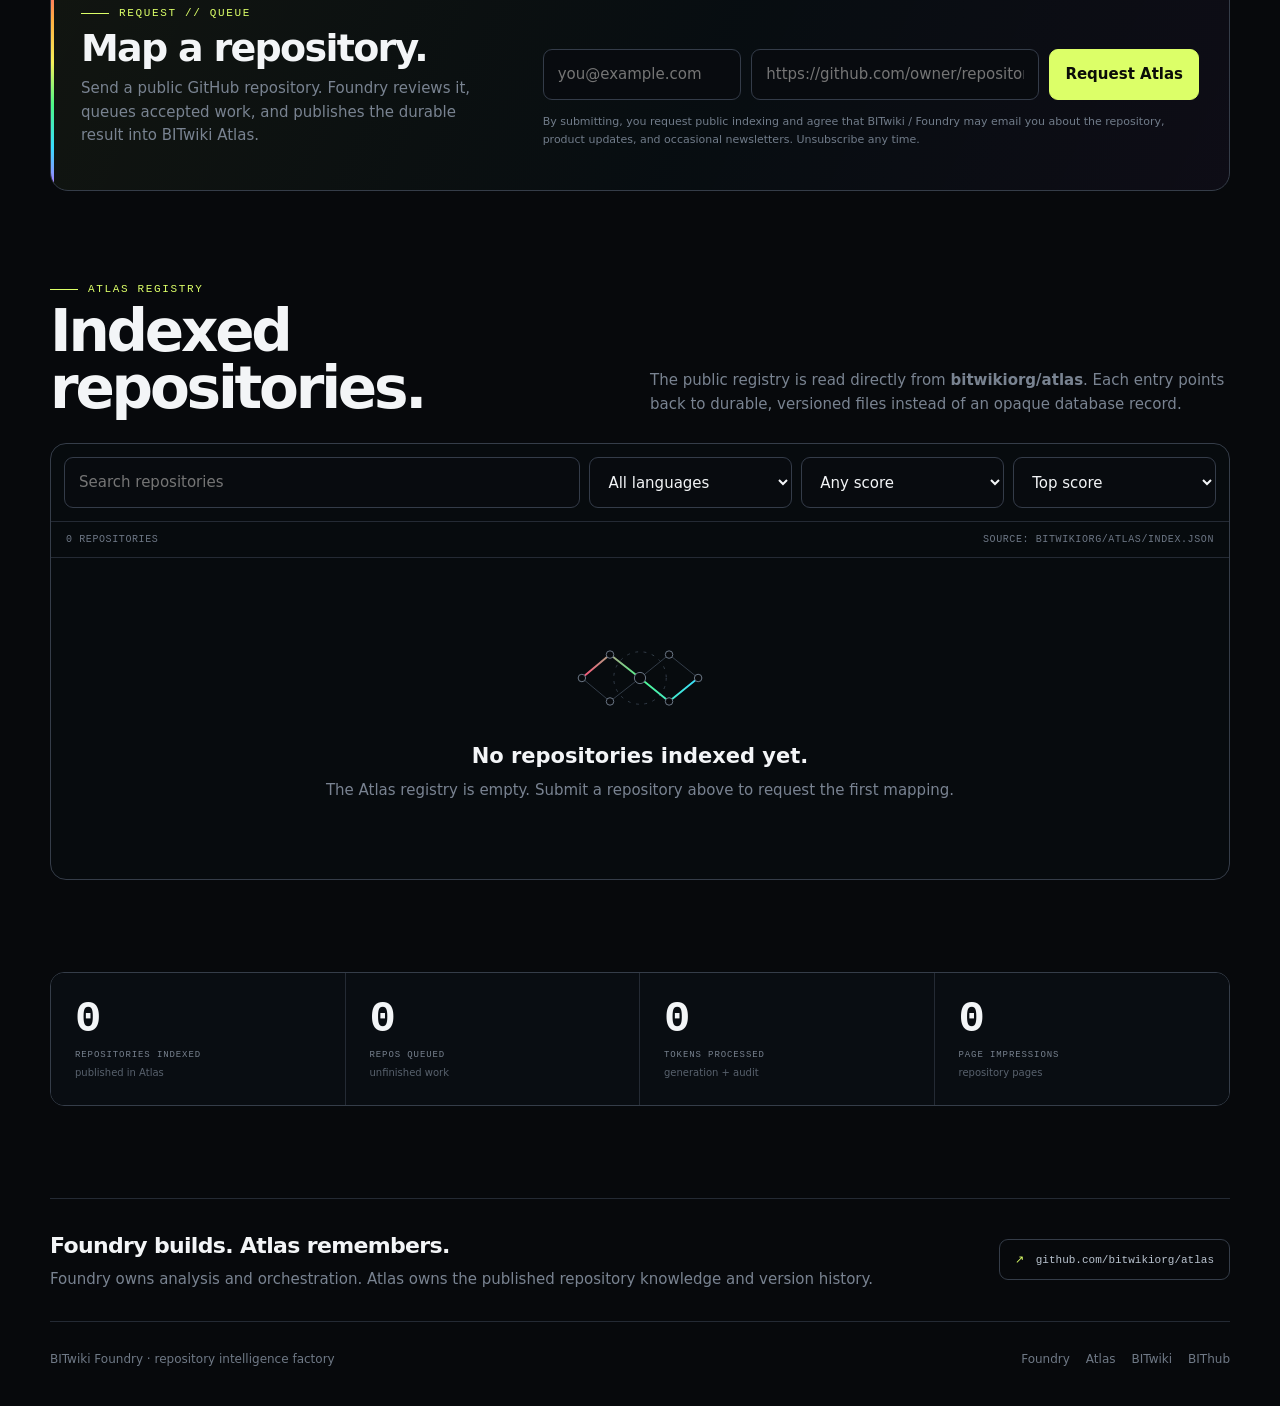
==== commit bfff94c5: "Give Foundry a distinct forge-cartography visual identity" ====
--- a/index.html
+++ b/index.html
@@ -4,53 +4,24 @@
 <meta charset="utf-8" />
 <meta name="viewport" content="width=device-width,initial-scale=1" />
 <title>BITwiki Foundry</title>
-<meta name="description" content="BITwiki Foundry turns repositories into usable knowledge and publishes versioned BITwiki Atlas documentation." />
-<meta name="theme-color" content="#08090b" />
-<style>
-:root{color-scheme:dark;--bg:#08090b;--panel:#0e1014;--panel2:#11141a;--line:#252a34;--line2:#343a46;--fg:#f3f5f7;--muted:#8f98a6;--soft:#c4cbd4;--accent:#d8ff64;--ok:#79f2a6;--radius:14px}
-*{box-sizing:border-box}html{scroll-behavior:smooth}html,body{margin:0;background:var(--bg);color:var(--fg);font:15px/1.55 ui-sans-serif,system-ui,-apple-system,BlinkMacSystemFont,"Segoe UI",sans-serif}body{min-height:100vh;background-image:linear-gradient(rgba(255,255,255,.018) 1px,transparent 1px),linear-gradient(90deg,rgba(255,255,255,.018) 1px,transparent 1px);background-size:34px 34px}button,input,select{font:inherit}a{color:inherit;text-decoration:none}.wrap{max-width:1120px;margin:auto;padding:28px}.nav{display:flex;justify-content:space-between;align-items:center;gap:20px;padding:8px 0 64px}.brand{font-weight:760;letter-spacing:-.025em}.navlinks{display:flex;align-items:center;gap:18px;color:var(--muted);font-size:13px}.navlinks a:hover,.foot a:hover,.atlas-actions a:hover{color:var(--fg)}.hero-shell{display:grid;grid-template-columns:minmax(0,1fr) 330px;gap:34px;align-items:center;padding-bottom:42px}.hero{max-width:780px}.kicker,.eyebrow{font:11px ui-monospace,SFMono-Regular,Menlo,monospace;color:var(--accent);letter-spacing:.13em;text-transform:uppercase}.hero h1{font-size:clamp(48px,7.6vw,92px);line-height:.93;letter-spacing:-.067em;margin:18px 0 24px}.subtitle{font-size:clamp(20px,2.4vw,26px);max-width:650px;color:#cbd1d9;margin:0;letter-spacing:-.02em}.hero-visual{position:relative;height:310px;display:grid;place-items:center;opacity:.92}.hero-visual:before{content:"";position:absolute;width:250px;height:250px;border-radius:50%;background:radial-gradient(circle,rgba(0,214,255,.06),rgba(180,76,255,.025) 48%,transparent 70%);filter:blur(6px)}.graph-orb{width:300px;max-width:100%;overflow:visible}.graph-orb .ring{fill:none;stroke:#3c4350;stroke-width:1}.graph-orb .ring-a{stroke-dasharray:9 8;animation:spin 28s linear infinite;transform-origin:150px 150px}.graph-orb .ring-b{stroke-dasharray:2 7;animation:spinR 36s linear infinite;transform-origin:150px 150px}.graph-orb .edge{stroke:#414854;stroke-width:1}.graph-orb .live{fill:none;stroke:url(#rainbow);stroke-width:1.8;stroke-dasharray:5 6;animation:flow 8s linear infinite}.graph-orb .dot{fill:#0b0d10;stroke:#697384;stroke-width:1.2}.graph-orb .dot-hot{fill:#0b0d10;stroke:url(#rainbow);stroke-width:2}.graph-label{position:absolute;bottom:12px;font:10px ui-monospace,SFMono-Regular,Menlo,monospace;color:#68717e;letter-spacing:.12em;text-transform:uppercase}.intro{max-width:790px;padding:0 0 34px}.intro p{margin:0;color:#9da5b0;font-size:16px;line-height:1.72}.spectrum{height:2px;width:100%;margin:0 0 24px;background:linear-gradient(90deg,#ff3264,#ffb338,#ffe93a,#3cff7f,#00d6ff,#b44cff);opacity:.72;box-shadow:0 0 28px rgba(0,214,255,.1)}.flow{display:grid;grid-template-columns:1fr auto 1fr auto 1fr;gap:14px;align-items:center;border:1px solid var(--line);background:rgba(14,16,20,.92);padding:20px;border-radius:var(--radius)}.node{padding:18px;border:1px solid var(--line);border-radius:10px;background:linear-gradient(180deg,rgba(255,255,255,.018),rgba(255,255,255,0))}.node strong{display:block;font-size:17px}.node span{color:var(--muted);font-size:13px}.arrow{color:var(--accent);font-size:22px}.feature-grid{display:grid;grid-template-columns:repeat(3,1fr);gap:12px;margin-top:12px}.card{border:1px solid var(--line);border-radius:12px;padding:22px;min-height:150px;background:rgba(8,9,11,.58)}.card h3{margin:0 0 8px;font-size:15px}.card p{margin:0;color:var(--muted);font-size:14px}.section{padding-top:76px}.section-head{display:flex;justify-content:space-between;align-items:flex-end;gap:20px;margin-bottom:22px}.section-head h2{font-size:clamp(28px,4vw,44px);line-height:1;letter-spacing:-.045em;margin:8px 0 0}.section-head p{max-width:560px;color:var(--muted);margin:0}.submit-panel{position:relative;overflow:hidden;border:1px solid var(--line2);border-radius:18px;padding:28px;background:linear-gradient(135deg,rgba(216,255,100,.045),rgba(0,214,255,.025) 50%,rgba(180,76,255,.035))}.submit-panel:before{content:"";position:absolute;inset:0 0 auto 0;height:2px;background:linear-gradient(90deg,#ff3264,#ffb338,#ffe93a,#3cff7f,#00d6ff,#b44cff)}.submit-copy{display:grid;grid-template-columns:1fr 1.1fr;gap:34px;align-items:end}.submit-copy h2{font-size:34px;letter-spacing:-.04em;line-height:1.05;margin:8px 0 10px}.submit-copy p{margin:0;color:var(--muted);max-width:480px}.repo-form{display:grid;grid-template-columns:1fr 1.5fr auto;gap:10px}.field{width:100%;border:1px solid var(--line2);background:#090b0e;color:var(--fg);border-radius:10px;padding:13px 14px;outline:none}.field:focus{border-color:#65707f;box-shadow:0 0 0 3px rgba(216,255,100,.06)}.btn{border:1px solid var(--line2);background:transparent;color:var(--fg);border-radius:10px;padding:12px 16px;cursor:pointer;font-weight:650}.btn:hover{border-color:#56606e;background:#12151a}.btn-primary{background:var(--accent);border-color:var(--accent);color:#101207}.btn-primary:hover{background:#e3ff8a;border-color:#e3ff8a}.btn:disabled{opacity:.45;cursor:not-allowed}.form-note{grid-column:1/-1;color:var(--muted);font-size:12px;margin-top:2px}.index-shell{border:1px solid var(--line);border-radius:16px;background:rgba(10,11,14,.84);overflow:hidden}.toolbar{display:grid;grid-template-columns:1.5fr repeat(3,minmax(120px,.55fr));gap:10px;padding:14px;border-bottom:1px solid var(--line)}.atlas-meta{display:flex;justify-content:space-between;align-items:center;gap:15px;padding:13px 16px;border-bottom:1px solid var(--line);color:var(--muted);font-size:12px}.atlas-grid{display:grid;grid-template-columns:repeat(2,1fr);gap:12px;padding:14px}.atlas-card{border:1px solid var(--line);border-radius:12px;padding:18px;background:#0c0e12}.atlas-top{display:flex;justify-content:space-between;gap:15px}.atlas-name{font-size:18px;font-weight:700;letter-spacing:-.02em}.atlas-owner{font-size:12px;color:var(--muted)}.score{font:700 20px ui-monospace,SFMono-Regular,Menlo,monospace;color:var(--accent)}.metrics{display:grid;grid-template-columns:repeat(4,1fr);gap:8px;margin-top:16px}.metric{border-top:1px solid var(--line);padding-top:9px}.metric b{display:block;font:650 13px ui-monospace,SFMono-Regular,Menlo,monospace}.metric span{color:var(--muted);font-size:10px;text-transform:uppercase;letter-spacing:.08em}.atlas-actions{display:flex;gap:12px;flex-wrap:wrap;margin-top:16px;font:12px ui-monospace,SFMono-Regular,Menlo,monospace;color:#7f8997}.atlas-actions a{border-bottom:1px solid #343b46;padding-bottom:2px}.empty{padding:58px 24px;text-align:center}.empty-visual{width:110px;height:72px;margin:0 auto 18px}.empty h3{font-size:20px;margin:0 0 6px}.empty p{color:var(--muted);margin:0}.stats{display:grid;grid-template-columns:repeat(4,1fr);gap:1px;border:1px solid var(--line);background:var(--line);border-radius:14px;overflow:hidden}.stat{background:#0b0d10;padding:24px}.stat strong{display:block;font:650 clamp(24px,4vw,42px)/1 ui-monospace,SFMono-Regular,Menlo,monospace;letter-spacing:-.06em}.stat span{display:block;margin-top:9px;color:var(--muted);font-size:11px;text-transform:uppercase;letter-spacing:.09em}.stat small{display:block;margin-top:6px;color:#626b78;font-size:10px}.foot{display:flex;justify-content:space-between;gap:20px;flex-wrap:wrap;border-top:1px solid var(--line);margin-top:72px;padding:24px 0;color:var(--muted);font-size:13px}.footlinks{display:flex;gap:16px}.modal-backdrop{position:fixed;inset:0;background:rgba(0,0,0,.72);display:none;align-items:center;justify-content:center;padding:20px;z-index:50}.modal-backdrop.open{display:flex}.modal{width:min(610px,100%);max-height:90vh;overflow:auto;background:#0d0f13;border:1px solid var(--line2);border-radius:16px;box-shadow:0 24px 80px rgba(0,0,0,.55)}.modal-head{padding:22px 24px 14px;border-bottom:1px solid var(--line)}.modal-head h3{font-size:23px;letter-spacing:-.03em;margin:6px 0}.modal-head p{margin:0;color:var(--muted)}.modal-body{padding:20px 24px}.notice{border:1px solid var(--line);border-radius:10px;padding:13px 14px;margin-bottom:12px;color:var(--soft);font-size:13px}.notice strong{color:var(--fg)}.agreement{padding:12px 0 2px;color:var(--muted);font-size:12px}.modal-actions{display:flex;justify-content:flex-end;gap:10px;padding:14px 24px 22px}.status{margin-top:12px;font-size:12px}.status.error{color:#ff9aa5}.status.ok{color:var(--ok)}
-@keyframes spin{to{transform:rotate(360deg)}}@keyframes spinR{to{transform:rotate(-360deg)}}@keyframes flow{to{stroke-dashoffset:-44}}
-@media(prefers-reduced-motion:reduce){.graph-orb .ring-a,.graph-orb .ring-b,.graph-orb .live{animation:none}}
-@media(max-width:900px){.hero-shell{grid-template-columns:1fr}.hero-visual{height:230px}.graph-orb{width:230px}.submit-copy{grid-template-columns:1fr}.repo-form{grid-template-columns:1fr}.toolbar{grid-template-columns:1fr 1fr}.atlas-grid{grid-template-columns:1fr}.stats{grid-template-columns:1fr 1fr}.feature-grid{grid-template-columns:1fr}.section-head{align-items:flex-start;flex-direction:column}}
-@media(max-width:620px){.wrap{padding:20px}.nav{align-items:flex-start;padding-bottom:44px}.navlinks{gap:12px;flex-wrap:wrap;justify-content:flex-end}.flow{grid-template-columns:1fr}.arrow{transform:rotate(90deg);text-align:center}.toolbar{grid-template-columns:1fr}.stats{grid-template-columns:1fr}.hero h1{font-size:clamp(46px,16vw,74px)}.submit-panel{padding:22px}.metrics{grid-template-columns:1fr 1fr}.foot{margin-top:54px}}
-</style>
+<meta name="description" content="BITwiki Foundry maps repositories into evidence-backed documentation, graphs, ratings, and durable BITwiki Atlas knowledge." />
+<meta name="theme-color" content="#07090c" />
+<link rel="stylesheet" href="/style.css" />
 </head>
 <body>
 <main class="wrap">
-<nav class="nav"><div class="brand">BITwiki Foundry</div><div class="navlinks"><a href="#index">Index</a><a href="#submit">Submit repo</a><a href="https://github.com/bitwikiorg/atlas">Atlas</a><a href="https://bitwiki.org/">BITwiki</a><a href="https://hub.bitwiki.org/">BIThub</a></div></nav>
-<section class="hero-shell">
-<div class="hero"><div class="kicker">Repository intelligence factory</div><h1>Foundry maps repositories.</h1><p class="subtitle">Turn your repos into usable knowledge.</p></div>
-<div class="hero-visual" aria-hidden="true">
-<svg class="graph-orb" viewBox="0 0 300 300">
-<defs><linearGradient id="rainbow" x1="0%" y1="0%" x2="100%" y2="100%"><stop offset="0%" stop-color="#ff3264"/><stop offset="20%" stop-color="#ffb338"/><stop offset="40%" stop-color="#ffe93a"/><stop offset="60%" stop-color="#3cff7f"/><stop offset="80%" stop-color="#00d6ff"/><stop offset="100%" stop-color="#b44cff"/></linearGradient></defs>
-<circle cx="150" cy="150" r="112" class="ring ring-a"/><circle cx="150" cy="150" r="82" class="ring ring-b"/><circle cx="150" cy="150" r="46" fill="url(#rainbow)" opacity=".045"/>
-<g><line x1="62" y1="116" x2="112" y2="78" class="edge"/><line x1="62" y1="116" x2="95" y2="181" class="edge"/><line x1="112" y1="78" x2="153" y2="145" class="edge"/><line x1="95" y1="181" x2="153" y2="145" class="edge"/><line x1="153" y1="145" x2="215" y2="96" class="edge"/><line x1="153" y1="145" x2="218" y2="194" class="edge"/><line x1="215" y1="96" x2="249" y2="150" class="edge"/><line x1="218" y1="194" x2="249" y2="150" class="edge"/><path d="M62 116 L112 78 L153 145 L218 194 L249 150" class="live"/>
-<circle cx="62" cy="116" r="5" class="dot"/><circle cx="112" cy="78" r="5" class="dot"/><circle cx="95" cy="181" r="5" class="dot"/><circle cx="153" cy="145" r="8" class="dot-hot"/><circle cx="215" cy="96" r="5" class="dot"/><circle cx="218" cy="194" r="5" class="dot"/><circle cx="249" cy="150" r="5" class="dot"/></g>
-</svg><div class="graph-label">source → graph → knowledge</div></div>
-</section>
-<section class="intro"><p>Foundry analyzes a repository into a canonical code graph, coordinates specialized agents, and publishes BITwiki Atlas documentation: evidence-backed docs, code visualizations, ratings, and machine-readable interfaces.</p></section>
-<div class="spectrum" aria-hidden="true"></div>
-<section class="flow" aria-label="Foundry pipeline"><div class="node"><strong>Foundry</strong><span>control plane + agent factory</span></div><div class="arrow">→</div><div class="node"><strong>Repository</strong><span>source + history + structure</span></div><div class="arrow">→</div><div class="node"><strong>Atlas</strong><span>versioned docs + graph + machine surfaces</span></div></section>
-<section class="feature-grid"><article class="card"><h3>Graph-first</h3><p>Analyze once into a canonical RepoGraph. Documentation, diagrams, FAQ, audits, and machine outputs consume the same substrate.</p></article><article class="card"><h3>Multi-agent factory</h3><p>Guard, preplan, graph, ranking, specialist writers, audit, enhancement, and adjudication operate in bounded stages.</p></article><article class="card"><h3>Portable by default</h3><p>Atlas stores versioned Markdown, JSON, provenance, graphs, scorecards, and downloads in GitHub. Rendered presentation can sit on top without becoming the source of truth.</p></article></section>
-<section class="section" id="submit"><div class="submit-panel"><div class="submit-copy"><div><div class="eyebrow">Request indexing</div><h2>Put your repository in the Foundry queue.</h2><p>Send a public GitHub repository and an email. Foundry reviews it, processes it when capacity is available, and lets you know what happens.</p></div><form class="repo-form" id="repoForm"><input class="field" id="email" name="email" type="email" autocomplete="email" placeholder="you@example.com" aria-label="Email" required><input class="field" id="repo" name="repo" type="url" inputmode="url" placeholder="https://github.com/owner/repository" aria-label="GitHub repository URL" required><button class="btn btn-primary" type="submit">Submit repository</button><div class="form-note">By submitting, you request public indexing and agree that BITwiki / Foundry may email you about the repository, product updates, and occasional newsletters. Unsubscribe any time.</div></form></div><div class="status" id="formStatus" role="status" aria-live="polite"></div></div></section>
-<section class="section" id="index"><div class="section-head"><div><div class="eyebrow">Public index</div><h2>Indexed repositories</h2></div><p>Search repositories Foundry has mapped into Atlas. Ratings and audience signals sit beside durable GitHub documentation and downloads.</p></div><div class="index-shell"><div class="toolbar"><input class="field" id="search" type="search" placeholder="Search repositories"><select class="field" id="language" aria-label="Language"><option value="">All languages</option></select><select class="field" id="rating" aria-label="Minimum Foundry score"><option value="0">Any score</option><option value="80">80+</option><option value="60">60+</option><option value="40">40+</option></select><select class="field" id="sort" aria-label="Sort"><option value="score">Top score</option><option value="stars">Most stars</option><option value="views">Most viewed</option><option value="fresh">Recently indexed</option></select></div><div class="atlas-meta"><span id="resultCount">0 repositories</span><span>GitHub docs · Foundry ratings · Atlas analytics</span></div><div class="atlas-grid" id="atlasGrid"></div></div></section>
-<section class="section" aria-labelledby="network-stats"><div class="section-head"><div><div class="eyebrow">Foundry network</div><h2 id="network-stats">Measured, not estimated.</h2></div><p>Aggregate counters come from Foundry indexing and site telemetry. Until instrumentation is connected, they remain zero.</p></div><div class="stats"><div class="stat"><strong id="statRepos">0</strong><span>Repositories indexed</span><small>published in Atlas</small></div><div class="stat"><strong id="statQueue">0</strong><span>Repos queued</span><small>unfinished work</small></div><div class="stat"><strong id="statTokens">0</strong><span>Tokens processed</span><small>generation + audit</small></div><div class="stat"><strong id="statViews">0</strong><span>Page impressions</span><small>repository pages</small></div></div></section>
-<footer class="foot"><span>BITwiki Foundry · Repositories become inspectable knowledge.</span><span class="footlinks"><a href="https://github.com/bitwikiorg/foundry">Foundry</a><a href="https://github.com/bitwikiorg/atlas">Atlas</a><a href="https://bitwiki.org/">bitwiki.org</a><a href="https://hub.bitwiki.org/">hub.bitwiki.org</a></span></footer>
+<nav class="nav"><a class="brand" href="#top"><i class="brand-mark" aria-hidden="true"></i><span>BITwiki Foundry</span></a><div class="navlinks"><a href="#system">System</a><a href="#submit">Submit</a><a href="#index">Index</a><a href="https://github.com/bitwikiorg/atlas">Atlas ↗</a></div></nav>
+<section class="hero" id="top"><div><div class="eyebrow">Repository intelligence factory</div><h1>Forge code into <em>maps.</em></h1><p class="hero-copy">Foundry reads a repository as evidence, builds a canonical RepoGraph, and publishes a durable BITwiki Atlas: documentation, architecture, ratings, provenance, and machine-readable context.</p><div class="hero-actions"><a class="btn btn-primary" href="#submit">Request an Atlas</a><a class="btn" href="https://github.com/bitwikiorg/atlas">Open Atlas repository</a></div><div class="hero-meta"><div><strong>01 / SOURCE</strong>pinned repository</div><div><strong>02 / GRAPH</strong>canonical evidence</div><div><strong>03 / ATLAS</strong>portable knowledge</div></div></div>
+<div class="machine" aria-hidden="true"><div class="machine-frame"><div class="machine-top"><span>FOUNDRY // CARTOGRAPH</span><span class="machine-status">● READY</span></div><svg class="machine-svg" viewBox="0 0 440 410"><defs><linearGradient id="spectrum" x1="0" x2="1"><stop stop-color="#ff4f78"/><stop offset=".22" stop-color="#ffae42"/><stop offset=".43" stop-color="#f7f35d"/><stop offset=".62" stop-color="#51fa8d"/><stop offset=".82" stop-color="#38ddff"/><stop offset="1" stop-color="#b76cff"/></linearGradient><radialGradient id="core"><stop stop-color="#dcff68" stop-opacity=".35"/><stop offset="1" stop-color="#dcff68" stop-opacity="0"/></radialGradient></defs><g opacity=".5" stroke="#303846" fill="none"><path d="M35 68H145M35 92H128M35 116H152M35 140H118"/><rect x="28" y="53" width="132" height="103" rx="5"/><path d="M295 56c44 11 82 45 92 88s-10 91-48 118-90 28-128 1-54-78-35-119 74-99 119-88Z"/><path d="M290 83c34 8 61 31 70 61s-6 65-33 86-64 22-93 4-45-57-31-88 53-72 87-63Z"/><path d="M285 112c23 6 43 22 49 43s-4 46-23 59-44 15-64 3-31-39-21-61 36-49 59-44Z"/></g><g fill="#0b0f14" stroke="#697585"><circle cx="58" cy="68" r="4"/><circle cx="88" cy="92" r="4"/><circle cx="117" cy="116" r="4"/><circle cx="71" cy="140" r="4"/></g><path d="M160 104 C205 104 195 187 235 187" fill="none" stroke="url(#spectrum)" stroke-width="2" class="flowdash"/><path d="M160 127 C198 127 201 211 242 211" fill="none" stroke="#48515f" stroke-width="1"/><g class="orbit"><circle cx="220" cy="205" r="65" fill="none" stroke="#343d4a" stroke-dasharray="3 7"/><circle cx="220" cy="205" r="88" fill="none" stroke="#2a313c" stroke-dasharray="12 9"/></g><circle cx="220" cy="205" r="70" fill="url(#core)"/><polygon points="220,155 263,180 263,230 220,255 177,230 177,180" fill="#0a0e13" stroke="url(#spectrum)" stroke-width="2"/><polygon points="220,177 244,191 244,219 220,233 196,219 196,191" fill="#10151c" stroke="#596575"/><circle cx="220" cy="205" r="6" fill="#dcff68" class="pulse"/><g stroke="#677281" fill="#0a0e13"><circle cx="305" cy="126" r="5"/><circle cx="342" cy="176" r="5"/><circle cx="317" cy="230" r="5"/><circle cx="279" cy="270" r="5"/></g><path d="M263 180L305 126L342 176L317 230L279 270L263 230" fill="none" stroke="url(#spectrum)" stroke-width="1.6" class="flowdash"/><g fill="#dcff68"><circle cx="190" cy="156" r="2.2" class="spark"/><circle cx="272" cy="167" r="1.8" class="spark" style="animation-delay:.8s"/><circle cx="250" cy="254" r="2" class="spark" style="animation-delay:1.4s"/></g><line x1="22" y1="35" x2="418" y2="35" stroke="url(#spectrum)" stroke-width="1" opacity=".65"/><line x1="24" y1="155" x2="414" y2="155" stroke="#dcff68" stroke-width="1" opacity=".15" class="scan"/><text x="28" y="382" fill="#697585" font-family="monospace" font-size="9" letter-spacing="1.6">SOURCE → REPOGRAPH → ATLAS</text></svg></div></div></section>
+<section class="system-strip" id="system"><div class="system-step"><b>INGEST</b><strong>Pin the source</strong><i>01</i></div><div class="system-step"><b>MODEL</b><strong>Build the graph</strong><i>02</i></div><div class="system-step"><b>INTERPRET</b><strong>Generate evidence</strong><i>03</i></div><div class="system-step"><b>PUBLISH</b><strong>Advance Atlas</strong><i>04</i></div></section>
+<section class="section"><div class="section-head"><div><div class="eyebrow">One substrate, many views</div><h2>Repository → graph → Atlas.</h2></div><p>Foundry separates facts from interpretation. Static analysis establishes structure; specialist agents explain, rank, visualize, and audit against the same pinned evidence.</p></div><div class="artifact-flow"><article class="artifact-card"><span class="num">INPUT // 01</span><svg viewBox="0 0 100 80"><g fill="none" stroke="#566170"><path d="M17 15h45l14 14v36H17z"/><path d="M62 15v14h14"/><path d="M29 39h35M29 49h28M29 59h20"/></g></svg><h3>Repository</h3><p>Source, history, manifests, symbols, tests, schemas, interfaces, and change patterns.</p></article><div class="flow-arrow">→</div><article class="artifact-card"><span class="num">MODEL // 02</span><svg viewBox="0 0 100 80"><g fill="#0c1015" stroke="#667281"><path d="M18 42L39 18L63 28L80 53L53 65Z" fill="none"/><circle cx="18" cy="42" r="4"/><circle cx="39" cy="18" r="4"/><circle cx="63" cy="28" r="4"/><circle cx="80" cy="53" r="4"/><circle cx="53" cy="65" r="4"/></g><path d="M18 42L63 28L53 65" fill="none" stroke="#dcff68"/></svg><h3>RepoGraph</h3><p>Canonical structural model with source locations, evidence IDs, rankings, and labeled inference.</p></article><div class="flow-arrow">→</div><article class="artifact-card"><span class="num">OUTPUT // 03</span><svg viewBox="0 0 100 80"><g fill="none" stroke="#5e6978"><rect x="15" y="13" width="68" height="52" rx="3"/><path d="M24 26h50M24 36h34M24 47h43M24 57h25"/></g><path d="M15 13h68" stroke="url(#mini)"/><defs><linearGradient id="mini"><stop stop-color="#ff4f78"/><stop offset=".5" stop-color="#51fa8d"/><stop offset="1" stop-color="#38ddff"/></linearGradient></defs></svg><h3>BITwiki Atlas</h3><p>Versioned Markdown, graph JSON, scorecard, provenance, machine interfaces, and downloadable artifacts.</p></article></div><div class="feature-grid"><article class="feature"><b>GRAPH-FIRST</b><h3>One technical identity</h3><p>Docs, diagrams, FAQ, scores, and agent context derive from one evidence model instead of drifting apart.</p></article><article class="feature"><b>EVIDENCE-FIRST</b><h3>Inspectable claims</h3><p>Source evidence stays authoritative. Inference and external research are labeled rather than blended into fact.</p></article><article class="feature"><b>PORTABLE OUTPUT</b><h3>GitHub is the durable layer</h3><p>Generated knowledge lives in <strong>bitwikiorg/atlas</strong>. Foundry renders the index but does not trap the documentation in an app backend.</p></article></div></section>
+<section class="section" id="submit"><div class="submit-panel"><div class="submit-grid"><div><div class="eyebrow">Request // queue</div><h2>Map a repository.</h2><p>Send a public GitHub repository. Foundry reviews it, queues accepted work, and publishes the durable result into BITwiki Atlas.</p></div><form class="repo-form" id="repoForm"><input class="field" id="email" name="email" type="email" autocomplete="email" placeholder="you@example.com" aria-label="Email" required><input class="field" id="repo" name="repo" type="url" inputmode="url" placeholder="https://github.com/owner/repository" aria-label="GitHub repository URL" required><button class="btn btn-primary" type="submit">Request Atlas</button><div class="form-note">By submitting, you request public indexing and agree that BITwiki / Foundry may email you about the repository, product updates, and occasional newsletters. Unsubscribe any time.</div></form></div><div class="status" id="formStatus" role="status" aria-live="polite"></div></div></section>
+<section class="section" id="index"><div class="section-head"><div><div class="eyebrow">Atlas registry</div><h2>Indexed repositories.</h2></div><p>The public registry is read directly from <strong>bitwikiorg/atlas</strong>. Each entry points back to durable, versioned files instead of an opaque database record.</p></div><div class="registry"><div class="toolbar"><input class="field" id="search" type="search" placeholder="Search repositories"><select class="field" id="language" aria-label="Language"><option value="">All languages</option></select><select class="field" id="rating" aria-label="Minimum Foundry score"><option value="0">Any score</option><option value="80">80+</option><option value="60">60+</option><option value="40">40+</option></select><select class="field" id="sort" aria-label="Sort"><option value="score">Top score</option><option value="stars">Most stars</option><option value="views">Most viewed</option><option value="fresh">Recently indexed</option></select></div><div class="registry-meta"><span id="resultCount">0 repositories</span><span>source: bitwikiorg/atlas/index.json</span></div><div class="repo-grid" id="repoGrid"></div></div></section>
+<section class="section"><div class="stats"><div class="stat"><strong id="statRepos">0</strong><span>Repositories indexed</span><small>published in Atlas</small></div><div class="stat"><strong id="statQueue">0</strong><span>Repos queued</span><small>unfinished work</small></div><div class="stat"><strong id="statTokens">0</strong><span>Tokens processed</span><small>generation + audit</small></div><div class="stat"><strong id="statViews">0</strong><span>Page impressions</span><small>repository pages</small></div></div></section>
+<section class="atlas-bridge"><div><strong>Foundry builds. Atlas remembers.</strong><p>Foundry owns analysis and orchestration. Atlas owns the published repository knowledge and version history.</p></div><a class="atlas-link" href="https://github.com/bitwikiorg/atlas"><span>↗</span> github.com/bitwikiorg/atlas</a></section>
+<footer class="footer"><span>BITwiki Foundry · repository intelligence factory</span><span class="footer-links"><a href="https://github.com/bitwikiorg/foundry">Foundry</a><a href="https://github.com/bitwikiorg/atlas">Atlas</a><a href="https://bitwiki.org/">BITwiki</a><a href="https://hub.bitwiki.org/">BIThub</a></span></footer>
 </main>
-<div class="modal-backdrop" id="reviewModal" role="dialog" aria-modal="true" aria-labelledby="reviewTitle"><div class="modal"><div class="modal-head"><div class="eyebrow">Before it enters Foundry</div><h3 id="reviewTitle">Review the submission</h3><p>Submitting is the agreement. There is no separate consent checkbox.</p></div><div class="modal-body"><div class="notice"><strong>Public output.</strong> If accepted, Foundry may analyze, summarize, visualize, cache, and publicly publish information derived from the submitted public repository as BITwiki Atlas documentation.</div><div class="notice"><strong>Admission is reviewed.</strong> Submission does not guarantee indexing. Foundry may reject, defer, or pause work based on safety, technical fit, usefulness, size, and available capacity.</div><div class="notice"><strong>No secrets or restricted code.</strong> Do not submit private, confidential, credential-bearing, or access-restricted repositories. You confirm you are allowed to submit this repo.</div><div class="notice"><strong>Email and updates.</strong> We may email repository status, Foundry/BITwiki product updates, and occasional newsletters. You can unsubscribe at any time.</div><div class="agreement">Selecting <strong>Agree &amp; submit repository</strong> submits the request under these terms.</div><div class="status" id="modalStatus" role="status" aria-live="polite"></div></div><div class="modal-actions"><button class="btn" type="button" id="cancelModal">Cancel</button><button class="btn btn-primary" type="button" id="confirmSubmit">Agree &amp; submit repository</button></div></div></div>
-<script>
-const ATLAS_INDEX='https://raw.githubusercontent.com/bitwikiorg/atlas/main/index.json';
-const state={repos:[],pending:null};const $=s=>document.querySelector(s);const fmt=n=>new Intl.NumberFormat('en-US',{notation:n>=1000000?'compact':'standard',maximumFractionDigits:1}).format(n||0);
-function repoHostOK(value){try{const u=new URL(value);return u.protocol==='https:'&&u.hostname.toLowerCase()==='github.com'&&u.pathname.split('/').filter(Boolean).length>=2}catch{return false}}
-function esc(s){return String(s??'').replace(/[&<>'"]/g,c=>({'&':'&amp;','<':'&lt;','>':'&gt;',"'":'&#39;','"':'&quot;'}[c]))}
-function repoCard(a){const name=a.name||a.repo||'',owner=a.owner||String(a.repo_id||'').split('/')[0]||'';const links=[a.github_docs_url&&`<a href="${esc(a.github_docs_url)}">GitHub docs</a>`,a.download_url&&`<a href="${esc(a.download_url)}">Download</a>`,a.atlas_url&&a.atlas_url!==a.github_docs_url&&`<a href="${esc(a.atlas_url)}">Open Atlas</a>`].filter(Boolean).join('');return `<article class="atlas-card"><div class="atlas-top"><div><div class="atlas-name">${esc(name)}</div><div class="atlas-owner">${esc(owner)} · ${esc(a.language||'Mixed')} · indexed ${esc(a.indexed_at||a.last_indexed_at||'—')}</div></div><div class="score" title="Foundry Score">${Number(a.foundry_score||0)}</div></div><div class="metrics"><div class="metric"><b>★ ${fmt(a.github_stars)}</b><span>Stars</span></div><div class="metric"><b>${esc(a.evidence_grade||'—')}</b><span>Evidence</span></div><div class="metric"><b>${fmt(a.impressions)}</b><span>Views</span></div><div class="metric"><b>${Math.round((a.doc_coverage||0)*100)}%</b><span>Coverage</span></div></div>${links?`<div class="atlas-actions">${links}</div>`:''}</article>`}
-function emptyVisual(){return `<svg class="empty-visual" viewBox="0 0 110 72" aria-hidden="true"><defs><linearGradient id="emptyGrad" x1="0" x2="1"><stop stop-color="#ff3264"/><stop offset=".5" stop-color="#3cff7f"/><stop offset="1" stop-color="#00d6ff"/></linearGradient></defs><path d="M12 36 L38 16 L55 36 L76 20 L98 36" fill="none" stroke="url(#emptyGrad)" opacity=".65"/><path d="M12 36 L38 56 L55 36 L76 52 L98 36" fill="none" stroke="#343b46"/><g fill="#08090b" stroke="#697384"><circle cx="12" cy="36" r="4"/><circle cx="38" cy="16" r="4"/><circle cx="38" cy="56" r="4"/><circle cx="55" cy="36" r="5"/><circle cx="76" cy="20" r="4"/><circle cx="76" cy="52" r="4"/><circle cx="98" cy="36" r="4"/></g></svg>`}
-function render(){const q=$('#search').value.trim().toLowerCase(),lang=$('#language').value,min=Number($('#rating').value),sort=$('#sort').value;let rows=state.repos.filter(a=>(!q||`${a.owner||''}/${a.name||a.repo||''} ${a.description||''}`.toLowerCase().includes(q))&&(!lang||a.language===lang)&&Number(a.foundry_score||0)>=min);rows.sort((a,b)=>sort==='stars'?(b.github_stars||0)-(a.github_stars||0):sort==='views'?(b.impressions||0)-(a.impressions||0):sort==='fresh'?String(b.indexed_at||b.last_indexed_at||'').localeCompare(String(a.indexed_at||a.last_indexed_at||'')):(b.foundry_score||0)-(a.foundry_score||0));$('#resultCount').textContent=`${rows.length} repositor${rows.length===1?'y':'ies'}`;$('#atlasGrid').innerHTML=rows.length?rows.map(repoCard).join(''):`<div class="empty" style="grid-column:1/-1">${emptyVisual()}<h3>No repositories indexed yet.</h3><p>The public index is empty. Submit a repository above to request the first mapping.</p></div>`}
-async function loadData(){try{const r=await fetch(ATLAS_INDEX,{cache:'no-store'});if(!r.ok)throw new Error('index unavailable');const d=await r.json();state.repos=Array.isArray(d)?d:(d.repositories||[])}catch{state.repos=[]}const langs=[...new Set(state.repos.map(x=>x.language).filter(Boolean))].sort();$('#language').innerHTML='<option value="">All languages</option>'+langs.map(x=>`<option>${esc(x)}</option>`).join('');render();try{const r=await fetch('/site-stats.json',{cache:'no-store'}),s=await r.json();$('#statRepos').textContent=fmt(s.repos_indexed);$('#statQueue').textContent=fmt(s.repos_queued);$('#statTokens').textContent=fmt(s.tokens_processed);$('#statViews').textContent=fmt(s.page_impressions)}catch{}}
-['#search','#language','#rating','#sort'].forEach(id=>$(id).addEventListener('input',render));
-$('#repoForm').addEventListener('submit',e=>{e.preventDefault();const email=$('#email').value.trim(),repo_url=$('#repo').value.trim();$('#formStatus').textContent='';if(!repoHostOK(repo_url)){const x=$('#formStatus');x.className='status error';x.textContent='Enter a public GitHub repository URL, for example https://github.com/owner/repo.';return}state.pending={email,repo_url};$('#modalStatus').textContent='';$('#reviewModal').classList.add('open')});
-function closeModal(){$('#reviewModal').classList.remove('open')}$('#cancelModal').addEventListener('click',closeModal);$('#reviewModal').addEventListener('click',e=>{if(e.target.id==='reviewModal')closeModal()});
-$('#confirmSubmit').addEventListener('click',async()=>{if(!state.pending)return;const b=$('#confirmSubmit'),status=$('#modalStatus');b.disabled=true;b.textContent='Submitting…';status.textContent='';try{const r=await fetch('/api/submit',{method:'POST',headers:{'content-type':'application/json'},body:JSON.stringify(state.pending)});const d=await r.json().catch(()=>({}));if(!r.ok)throw new Error(d.message||'Submission intake is unavailable.');status.className='status ok';status.textContent='Repository request accepted into the Foundry queue.';b.textContent='Submitted';setTimeout(()=>{closeModal();$('#repoForm').reset();state.pending=null;b.disabled=false;b.textContent='Agree & submit repository'},900)}catch(err){status.className='status error';status.textContent=err.message;b.disabled=false;b.textContent='Agree & submit repository'}});loadData();
-</script>
+<div class="modal-backdrop" id="reviewModal" role="dialog" aria-modal="true" aria-labelledby="reviewTitle"><div class="modal"><div class="modal-head"><div class="eyebrow">Submission agreement</div><h3 id="reviewTitle">Review the request</h3><p>Submitting is the agreement. There is no separate consent checkbox.</p></div><div class="modal-body"><div class="notice"><strong>Public output.</strong> If accepted, Foundry may analyze, summarize, visualize, cache, and publicly publish information derived from the submitted public repository.</div><div class="notice"><strong>Admission is reviewed.</strong> Submission does not guarantee indexing. Foundry may reject, defer, or pause work based on safety, technical fit, usefulness, size, and capacity.</div><div class="notice"><strong>No secrets or restricted code.</strong> Do not submit private, confidential, credential-bearing, or access-restricted repositories.</div><div class="notice"><strong>Email and updates.</strong> We may email repository status, Foundry/BITwiki product updates, and occasional newsletters. You can unsubscribe at any time.</div><div class="agreement">Selecting <strong>Agree &amp; queue repository</strong> submits the request under these terms.</div><div class="status" id="modalStatus" role="status" aria-live="polite"></div></div><div class="modal-actions"><button class="btn" type="button" id="cancelModal">Cancel</button><button class="btn btn-primary" type="button" id="confirmSubmit">Agree &amp; queue repository</button></div></div></div>
+<script src="/app.js" defer></script>
 </body>
 </html>
--- a/style.css
+++ b/style.css
@@ -0,0 +1,4 @@
+:root{color-scheme:dark;--bg:#07090c;--ink:#f3f5f7;--soft:#bec6d0;--muted:#798391;--line:#242a34;--line2:#353d49;--panel:#0c1015;--panel2:#10151c;--acid:#dcff68;--cyan:#38ddff;--violet:#b76cff;--orange:#ffae42;--red:#ff4f78;--radius:16px;--mono:ui-monospace,SFMono-Regular,Menlo,Consolas,monospace}
+*{box-sizing:border-box}html{scroll-behavior:smooth}body{margin:0;min-height:100vh;background:var(--bg);color:var(--ink);font:15px/1.58 Inter,ui-sans-serif,system-ui,-apple-system,BlinkMacSystemFont,"Segoe UI",sans-serif;overflow-x:hidden}body:before{content:"";position:fixed;inset:0;pointer-events:none;background:radial-gradient(circle at 16% 4%,rgba(56,221,255,.08),transparent 24%),radial-gradient(circle at 88% 18%,rgba(183,108,255,.07),transparent 27%),linear-gradient(rgba(255,255,255,.018) 1px,transparent 1px),linear-gradient(90deg,rgba(255,255,255,.018) 1px,transparent 1px);background-size:auto,auto,40px 40px,40px 40px;mask-image:linear-gradient(to bottom,#000 0,rgba(0,0,0,.72) 58%,transparent 100%)}body:after{content:"";position:fixed;inset:0;pointer-events:none;opacity:.12;background-image:url("data:image/svg+xml,%3Csvg viewBox='0 0 180 180' xmlns='http://www.w3.org/2000/svg'%3E%3Cfilter id='n'%3E%3CfeTurbulence type='fractalNoise' baseFrequency='.9' numOctaves='2' stitchTiles='stitch'/%3E%3C/filter%3E%3Crect width='100%25' height='100%25' filter='url(%23n)' opacity='.12'/%3E%3C/svg%3E");mix-blend-mode:soft-light}.wrap{width:min(1180px,calc(100% - 44px));margin:auto;position:relative;z-index:1}a{color:inherit;text-decoration:none}button,input,select{font:inherit}.nav{display:flex;align-items:center;justify-content:space-between;gap:18px;padding:24px 0 54px}.brand{display:flex;align-items:center;gap:11px;font-weight:780;letter-spacing:-.03em}.brand-mark{width:22px;height:22px;display:grid;place-items:center;border:1px solid #4b5564;transform:rotate(45deg);position:relative}.brand-mark:before,.brand-mark:after{content:"";position:absolute;background:var(--acid)}.brand-mark:before{width:10px;height:1px}.brand-mark:after{height:10px;width:1px}.brand span{transform:none}.navlinks{display:flex;gap:18px;align-items:center;color:var(--muted);font:12px var(--mono);letter-spacing:.04em}.navlinks a{transition:.2s}.navlinks a:hover{color:var(--ink)}.hero{display:grid;grid-template-columns:minmax(0,1.08fr) minmax(360px,.92fr);gap:56px;align-items:center;padding-bottom:38px;min-height:570px}.eyebrow{display:flex;align-items:center;gap:10px;font:11px var(--mono);letter-spacing:.15em;text-transform:uppercase;color:var(--acid)}.eyebrow:before{content:"";width:28px;height:1px;background:currentColor}.hero h1{font-size:clamp(58px,7.7vw,104px);line-height:.88;letter-spacing:-.073em;margin:19px 0 24px;max-width:780px}.hero h1 em{font-style:normal;color:transparent;-webkit-text-stroke:1px #8893a1;position:relative}.hero h1 em:after{content:"";position:absolute;left:2%;right:0;bottom:.08em;height:3px;background:linear-gradient(90deg,var(--red),var(--orange),#f7f35d,#51fa8d,var(--cyan),var(--violet));opacity:.75}.hero-copy{max-width:670px;color:#b8c0ca;font-size:19px;line-height:1.6;letter-spacing:-.015em}.hero-actions{display:flex;gap:10px;flex-wrap:wrap;margin-top:30px}.btn{border:1px solid var(--line2);background:#0b0f14;color:var(--ink);padding:11px 15px;border-radius:9px;cursor:pointer;font-weight:680}.btn:hover{border-color:#606a79;background:#111720}.btn-primary{background:var(--acid);border-color:var(--acid);color:#0b0d08}.btn-primary:hover{background:#e7ff92;border-color:#e7ff92}.hero-meta{display:flex;gap:22px;margin-top:30px;color:#697483;font:10px var(--mono);text-transform:uppercase;letter-spacing:.09em}.hero-meta strong{display:block;color:#a9b3bf;font-size:11px;margin-bottom:4px}.machine{position:relative;min-height:465px;display:grid;place-items:center}.machine:before{content:"ATLAS";position:absolute;right:-3px;bottom:22px;font:900 84px/1 var(--mono);letter-spacing:-.08em;color:transparent;-webkit-text-stroke:1px rgba(133,145,160,.11);transform:rotate(-90deg) translateX(40%);transform-origin:right bottom}.machine-frame{width:100%;aspect-ratio:1/1.03;max-width:455px;border:1px solid #313947;background:linear-gradient(145deg,rgba(255,255,255,.025),transparent 40%),#0a0e13;position:relative;clip-path:polygon(0 22px,22px 0,calc(100% - 22px) 0,100% 22px,100% calc(100% - 22px),calc(100% - 22px) 100%,22px 100%,0 calc(100% - 22px));box-shadow:0 28px 80px rgba(0,0,0,.36)}.machine-frame:after{content:"";position:absolute;inset:13px;border:1px solid rgba(114,126,142,.18);clip-path:inherit;pointer-events:none}.machine-top{display:flex;justify-content:space-between;padding:18px 22px;font:9px var(--mono);letter-spacing:.14em;color:#697585;text-transform:uppercase}.machine-status{color:var(--acid)}.machine-svg{width:100%;height:calc(100% - 54px);display:block}.scan{animation:scan 5.5s ease-in-out infinite}.pulse{animation:pulse 3.2s ease-in-out infinite}.flowdash{stroke-dasharray:6 8;animation:dash 7s linear infinite}.orbit{transform-origin:220px 205px;animation:spin 30s linear infinite}.spark{animation:spark 2.6s ease-in-out infinite}.system-strip{display:grid;grid-template-columns:repeat(4,1fr);border-top:1px solid var(--line);border-bottom:1px solid var(--line);margin-top:10px}.system-step{padding:18px 18px 19px;border-right:1px solid var(--line);position:relative}.system-step:last-child{border-right:0}.system-step b{display:block;font:10px var(--mono);letter-spacing:.12em;color:#687382;margin-bottom:8px}.system-step strong{font-size:16px}.system-step i{position:absolute;right:14px;top:18px;font:10px var(--mono);font-style:normal;color:var(--acid)}.section{padding-top:92px}.section-head{display:flex;justify-content:space-between;align-items:end;gap:30px;margin-bottom:26px}.section-head h2{font-size:clamp(34px,4.6vw,58px);letter-spacing:-.055em;line-height:.98;margin:8px 0 0}.section-head p{max-width:580px;color:var(--muted);margin:0}.artifact-flow{display:grid;grid-template-columns:1fr 90px 1fr 90px 1fr;border:1px solid var(--line2);border-radius:var(--radius);overflow:hidden;background:linear-gradient(180deg,rgba(255,255,255,.018),transparent)}.artifact-card{min-height:230px;padding:26px;background:rgba(8,11,15,.65);position:relative}.artifact-card .num{font:10px var(--mono);color:#697483;letter-spacing:.13em}.artifact-card h3{font-size:20px;margin:34px 0 9px;letter-spacing:-.025em}.artifact-card p{color:var(--muted);margin:0;font-size:14px}.artifact-card svg{position:absolute;right:20px;top:20px;width:88px;height:70px;opacity:.8}.flow-arrow{display:grid;place-items:center;border-left:1px solid var(--line);border-right:1px solid var(--line);color:var(--acid);font:24px var(--mono);background:rgba(255,255,255,.012)}.feature-grid{display:grid;grid-template-columns:repeat(3,1fr);gap:12px;margin-top:12px}.feature{border:1px solid var(--line);background:rgba(9,12,16,.72);padding:24px;min-height:190px;border-radius:13px;position:relative;overflow:hidden}.feature:before{content:"";position:absolute;left:0;top:0;width:70px;height:2px;background:linear-gradient(90deg,var(--acid),transparent)}.feature b{font:10px var(--mono);letter-spacing:.12em;color:#687382}.feature h3{margin:26px 0 8px;font-size:17px}.feature p{margin:0;color:var(--muted);font-size:14px}.submit-panel{border:1px solid var(--line2);background:linear-gradient(115deg,rgba(220,255,104,.05),rgba(56,221,255,.025) 55%,rgba(183,108,255,.045));border-radius:18px;position:relative;overflow:hidden;padding:30px}.submit-panel:before{content:"";position:absolute;left:0;top:0;bottom:0;width:3px;background:linear-gradient(var(--red),var(--orange),#f6ef59,#4cf887,var(--cyan),var(--violet))}.submit-grid{display:grid;grid-template-columns:.78fr 1.22fr;gap:42px;align-items:end}.submit-grid h2{font-size:38px;line-height:1;letter-spacing:-.045em;margin:10px 0}.submit-grid p{color:var(--muted);margin:0}.repo-form{display:grid;grid-template-columns:1fr 1.45fr auto;gap:10px}.field{width:100%;border:1px solid #343c49;background:#080b0f;color:var(--ink);border-radius:9px;padding:13px 14px;outline:none}.field:focus{border-color:#647184;box-shadow:0 0 0 3px rgba(220,255,104,.055)}.form-note{grid-column:1/-1;color:#717c8a;font-size:11px;margin-top:3px}.registry{border:1px solid var(--line2);border-radius:16px;overflow:hidden;background:rgba(9,12,16,.76)}.toolbar{display:grid;grid-template-columns:1.4fr repeat(3,minmax(120px,.55fr));gap:9px;padding:13px;border-bottom:1px solid var(--line)}.registry-meta{display:flex;justify-content:space-between;gap:20px;padding:12px 15px;color:#6d7785;font:10px var(--mono);letter-spacing:.06em;border-bottom:1px solid var(--line);text-transform:uppercase}.repo-grid{display:grid;grid-template-columns:repeat(2,1fr);gap:12px;padding:14px}.repo-card{border:1px solid var(--line);border-radius:12px;padding:19px;background:#0b0f14;position:relative;overflow:hidden}.repo-card:after{content:"";position:absolute;inset:auto -20px -40px auto;width:120px;height:120px;border:1px solid rgba(100,112,128,.1);border-radius:50%}.repo-top{display:flex;justify-content:space-between;gap:20px}.repo-name{font-size:19px;font-weight:750;letter-spacing:-.025em}.repo-owner{font:10px var(--mono);color:#747f8d;margin-top:3px}.score{font:720 21px var(--mono);color:var(--acid)}.metrics{display:grid;grid-template-columns:repeat(4,1fr);gap:8px;margin-top:17px}.metric{padding-top:9px;border-top:1px solid var(--line)}.metric b{display:block;font:650 12px var(--mono)}.metric span{font:9px var(--mono);color:#687382;text-transform:uppercase;letter-spacing:.08em}.repo-actions{display:flex;gap:12px;flex-wrap:wrap;margin-top:16px;font:11px var(--mono);color:#8c97a5}.repo-actions a{border-bottom:1px solid #3b4451;padding-bottom:2px}.empty{grid-column:1/-1;padding:62px 24px;text-align:center}.empty svg{width:150px;height:88px;margin-bottom:10px}.empty h3{font-size:21px;margin:0 0 6px}.empty p{color:var(--muted);margin:0}.stats{display:grid;grid-template-columns:repeat(4,1fr);border:1px solid var(--line2);border-radius:14px;overflow:hidden}.stat{padding:24px;background:#090d12;border-right:1px solid var(--line)}.stat:last-child{border-right:0}.stat strong{display:block;font:680 clamp(27px,4vw,44px)/1 var(--mono);letter-spacing:-.06em}.stat span{display:block;margin-top:9px;font:9px var(--mono);text-transform:uppercase;letter-spacing:.1em;color:#77818e}.stat small{display:block;margin-top:5px;color:#58616d;font-size:10px}.atlas-bridge{margin-top:92px;display:grid;grid-template-columns:1fr auto;gap:24px;align-items:center;border-top:1px solid var(--line);border-bottom:1px solid var(--line);padding:30px 0}.atlas-bridge strong{font-size:22px;letter-spacing:-.03em}.atlas-bridge p{color:var(--muted);margin:4px 0 0}.atlas-link{display:flex;align-items:center;gap:12px;border:1px solid var(--line2);padding:13px 15px;border-radius:9px;font:11px var(--mono);color:#b9c3cf}.atlas-link span{color:var(--acid)}.footer{display:flex;justify-content:space-between;gap:22px;flex-wrap:wrap;padding:28px 0 34px;color:#6f7986;font-size:12px}.footer-links{display:flex;gap:16px}.modal-backdrop{position:fixed;inset:0;background:rgba(0,0,0,.78);display:none;align-items:center;justify-content:center;padding:20px;z-index:50}.modal-backdrop.open{display:flex}.modal{width:min(610px,100%);max-height:90vh;overflow:auto;background:#0b0f14;border:1px solid var(--line2);border-radius:15px;box-shadow:0 30px 90px rgba(0,0,0,.62)}.modal-head{padding:22px 24px 15px;border-bottom:1px solid var(--line)}.modal-head h3{font-size:24px;letter-spacing:-.035em;margin:6px 0}.modal-head p{margin:0;color:var(--muted)}.modal-body{padding:19px 24px}.notice{border:1px solid var(--line);border-radius:9px;padding:12px 13px;margin-bottom:11px;color:#bac3ce;font-size:13px}.notice strong{color:var(--ink)}.agreement{padding:10px 0 0;color:#737e8c;font-size:12px}.modal-actions{display:flex;justify-content:flex-end;gap:9px;padding:14px 24px 22px}.status{margin-top:12px;font-size:12px}.status.error{color:#ff98aa}.status.ok{color:#7bf2a4}
+@keyframes scan{0%,100%{transform:translateY(-8px);opacity:.28}50%{transform:translateY(154px);opacity:.88}}@keyframes pulse{0%,100%{opacity:.35}50%{opacity:1}}@keyframes dash{to{stroke-dashoffset:-80}}@keyframes spin{to{transform:rotate(360deg)}}@keyframes spark{0%,100%{opacity:.15;transform:scale(.7)}50%{opacity:1;transform:scale(1.15)}}
+@media(prefers-reduced-motion:reduce){.scan,.pulse,.flowdash,.orbit,.spark{animation:none!important}}@media(max-width:940px){.hero{grid-template-columns:1fr;gap:20px}.machine{min-height:380px}.machine-frame{max-width:410px}.submit-grid{grid-template-columns:1fr}.repo-form{grid-template-columns:1fr}.artifact-flow{grid-template-columns:1fr}.flow-arrow{height:62px;border:0;border-top:1px solid var(--line);border-bottom:1px solid var(--line);transform:none}.toolbar{grid-template-columns:1fr 1fr}.repo-grid{grid-template-columns:1fr}.feature-grid{grid-template-columns:1fr}.section-head{align-items:start;flex-direction:column}.stats{grid-template-columns:1fr 1fr}.stat:nth-child(2){border-right:0}.stat:nth-child(-n+2){border-bottom:1px solid var(--line)}}@media(max-width:620px){.wrap{width:min(100% - 30px,1180px)}.nav{align-items:flex-start;padding-bottom:38px}.navlinks{gap:11px;flex-wrap:wrap;justify-content:flex-end}.hero{min-height:auto}.hero h1{font-size:clamp(52px,17vw,78px)}.hero-copy{font-size:17px}.machine{min-height:300px}.machine-frame{max-width:320px}.machine:before{display:none}.system-strip{grid-template-columns:1fr 1fr}.system-step:nth-child(2){border-right:0}.system-step:nth-child(-n+2){border-bottom:1px solid var(--line)}.toolbar{grid-template-columns:1fr}.metrics{grid-template-columns:1fr 1fr}.stats{grid-template-columns:1fr}.stat{border-right:0;border-bottom:1px solid var(--line)}.stat:last-child{border-bottom:0}.atlas-bridge{grid-template-columns:1fr}.hero-meta{gap:14px;flex-wrap:wrap}}
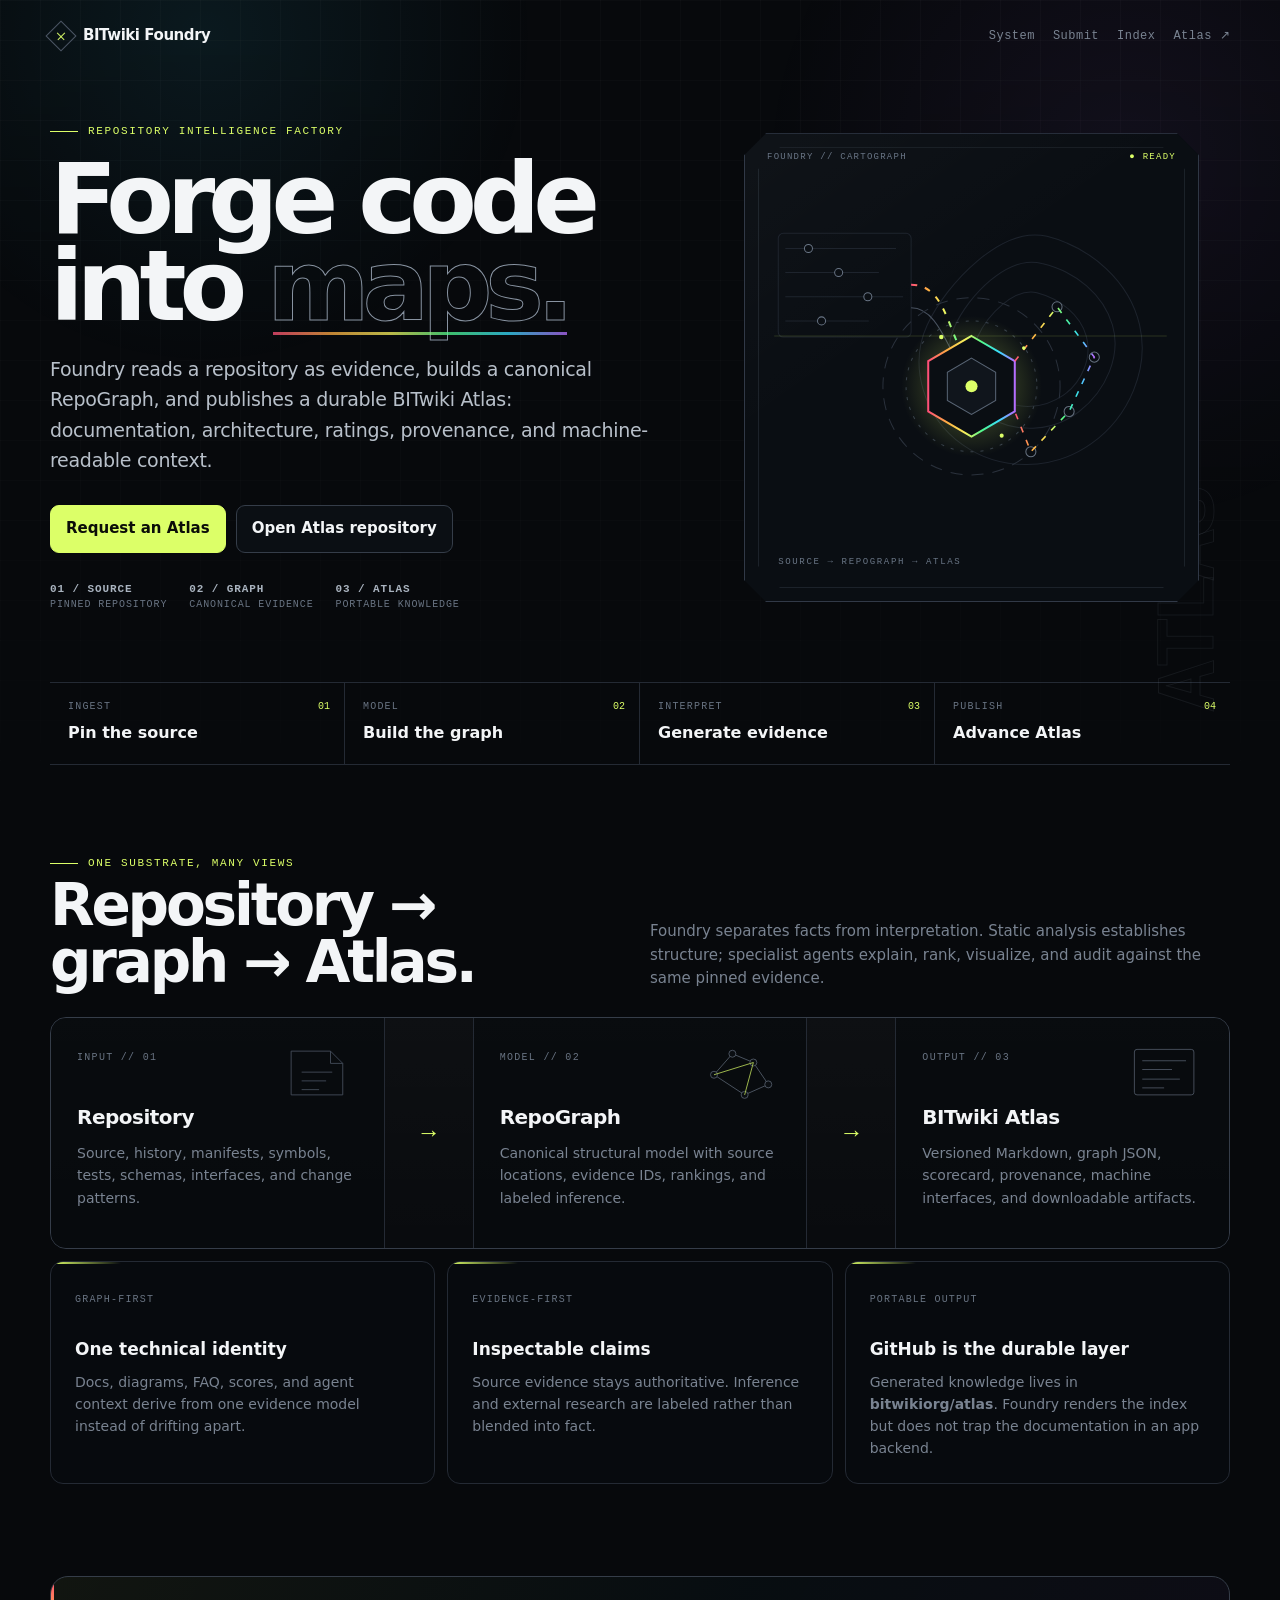
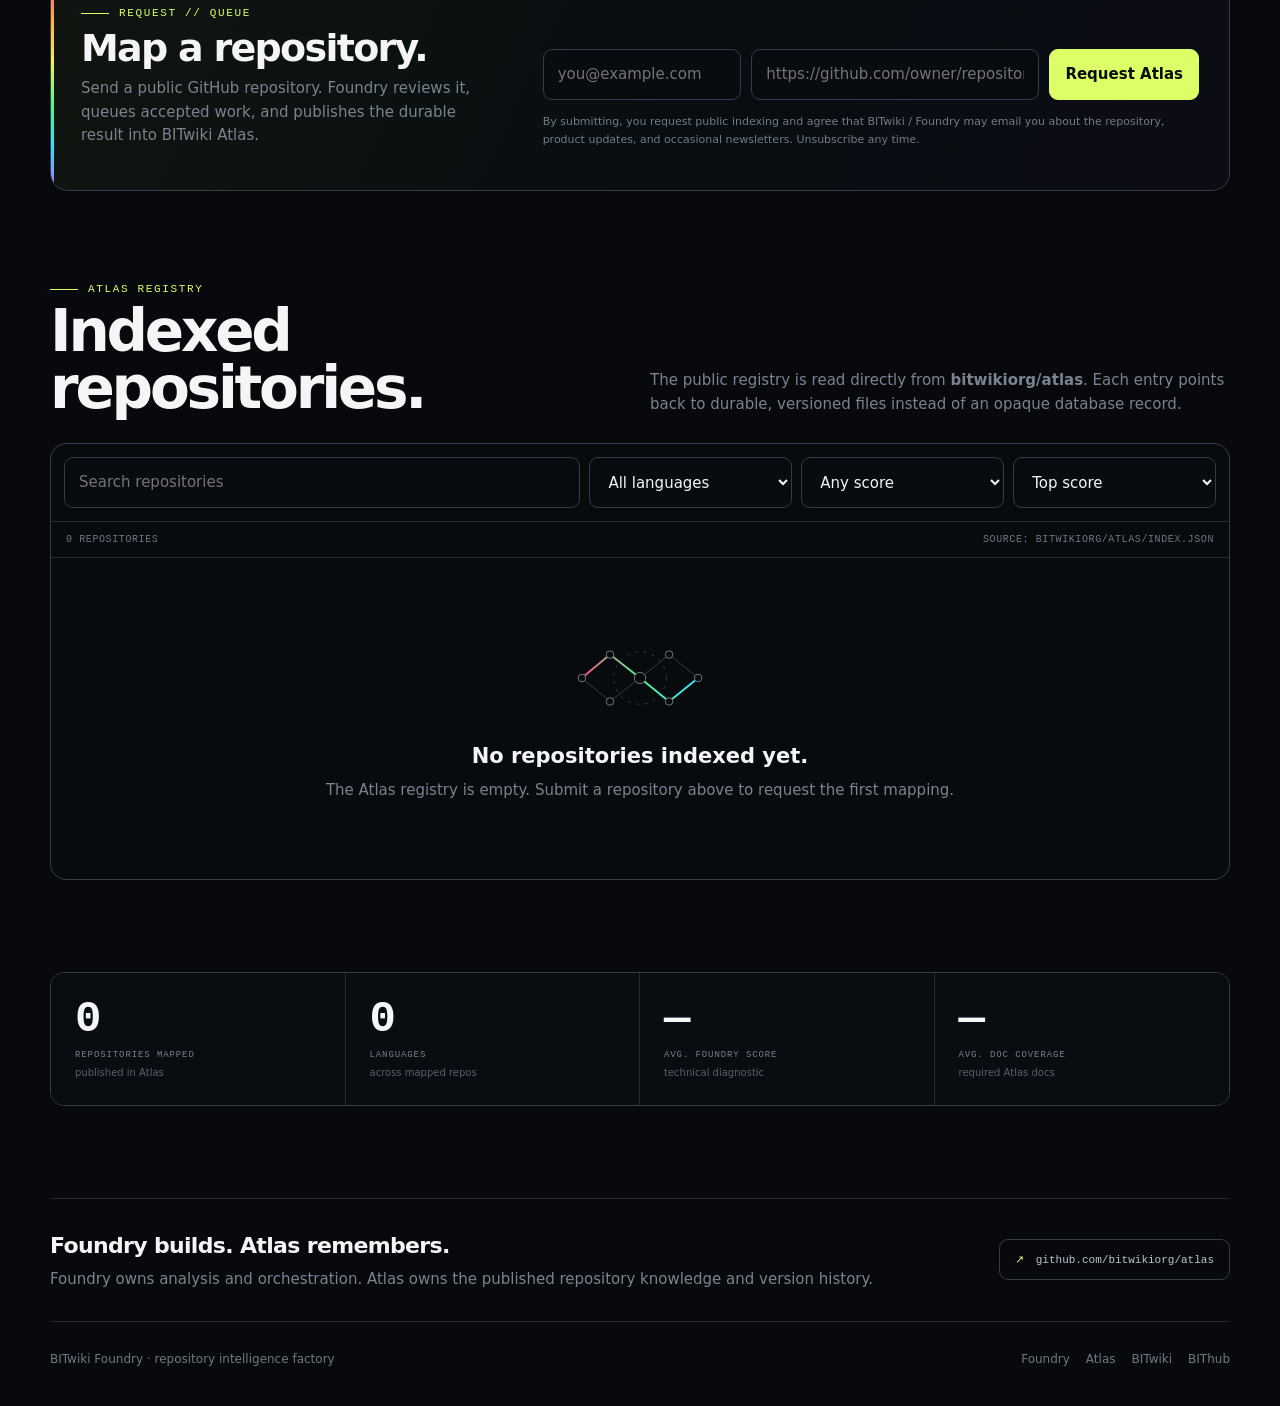
==== commit 5b01ef29: "Make Atlas registry live and measured" ====
--- a/index.html
+++ b/index.html
@@ -7,6 +7,7 @@
 <meta name="description" content="BITwiki Foundry maps repositories into evidence-backed documentation, graphs, ratings, and durable BITwiki Atlas knowledge." />
 <meta name="theme-color" content="#07090c" />
 <link rel="stylesheet" href="/style.css" />
+
 </head>
 <body>
 <main class="wrap">
@@ -16,12 +17,12 @@
 <section class="system-strip" id="system"><div class="system-step"><b>INGEST</b><strong>Pin the source</strong><i>01</i></div><div class="system-step"><b>MODEL</b><strong>Build the graph</strong><i>02</i></div><div class="system-step"><b>INTERPRET</b><strong>Generate evidence</strong><i>03</i></div><div class="system-step"><b>PUBLISH</b><strong>Advance Atlas</strong><i>04</i></div></section>
 <section class="section"><div class="section-head"><div><div class="eyebrow">One substrate, many views</div><h2>Repository → graph → Atlas.</h2></div><p>Foundry separates facts from interpretation. Static analysis establishes structure; specialist agents explain, rank, visualize, and audit against the same pinned evidence.</p></div><div class="artifact-flow"><article class="artifact-card"><span class="num">INPUT // 01</span><svg viewBox="0 0 100 80"><g fill="none" stroke="#566170"><path d="M17 15h45l14 14v36H17z"/><path d="M62 15v14h14"/><path d="M29 39h35M29 49h28M29 59h20"/></g></svg><h3>Repository</h3><p>Source, history, manifests, symbols, tests, schemas, interfaces, and change patterns.</p></article><div class="flow-arrow">→</div><article class="artifact-card"><span class="num">MODEL // 02</span><svg viewBox="0 0 100 80"><g fill="#0c1015" stroke="#667281"><path d="M18 42L39 18L63 28L80 53L53 65Z" fill="none"/><circle cx="18" cy="42" r="4"/><circle cx="39" cy="18" r="4"/><circle cx="63" cy="28" r="4"/><circle cx="80" cy="53" r="4"/><circle cx="53" cy="65" r="4"/></g><path d="M18 42L63 28L53 65" fill="none" stroke="#dcff68"/></svg><h3>RepoGraph</h3><p>Canonical structural model with source locations, evidence IDs, rankings, and labeled inference.</p></article><div class="flow-arrow">→</div><article class="artifact-card"><span class="num">OUTPUT // 03</span><svg viewBox="0 0 100 80"><g fill="none" stroke="#5e6978"><rect x="15" y="13" width="68" height="52" rx="3"/><path d="M24 26h50M24 36h34M24 47h43M24 57h25"/></g><path d="M15 13h68" stroke="url(#mini)"/><defs><linearGradient id="mini"><stop stop-color="#ff4f78"/><stop offset=".5" stop-color="#51fa8d"/><stop offset="1" stop-color="#38ddff"/></linearGradient></defs></svg><h3>BITwiki Atlas</h3><p>Versioned Markdown, graph JSON, scorecard, provenance, machine interfaces, and downloadable artifacts.</p></article></div><div class="feature-grid"><article class="feature"><b>GRAPH-FIRST</b><h3>One technical identity</h3><p>Docs, diagrams, FAQ, scores, and agent context derive from one evidence model instead of drifting apart.</p></article><article class="feature"><b>EVIDENCE-FIRST</b><h3>Inspectable claims</h3><p>Source evidence stays authoritative. Inference and external research are labeled rather than blended into fact.</p></article><article class="feature"><b>PORTABLE OUTPUT</b><h3>GitHub is the durable layer</h3><p>Generated knowledge lives in <strong>bitwikiorg/atlas</strong>. Foundry renders the index but does not trap the documentation in an app backend.</p></article></div></section>
 <section class="section" id="submit"><div class="submit-panel"><div class="submit-grid"><div><div class="eyebrow">Request // queue</div><h2>Map a repository.</h2><p>Send a public GitHub repository. Foundry reviews it, queues accepted work, and publishes the durable result into BITwiki Atlas.</p></div><form class="repo-form" id="repoForm"><input class="field" id="email" name="email" type="email" autocomplete="email" placeholder="you@example.com" aria-label="Email" required><input class="field" id="repo" name="repo" type="url" inputmode="url" placeholder="https://github.com/owner/repository" aria-label="GitHub repository URL" required><button class="btn btn-primary" type="submit">Request Atlas</button><div class="form-note">By submitting, you request public indexing and agree that BITwiki / Foundry may email you about the repository, product updates, and occasional newsletters. Unsubscribe any time.</div></form></div><div class="status" id="formStatus" role="status" aria-live="polite"></div></div></section>
-<section class="section" id="index"><div class="section-head"><div><div class="eyebrow">Atlas registry</div><h2>Indexed repositories.</h2></div><p>The public registry is read directly from <strong>bitwikiorg/atlas</strong>. Each entry points back to durable, versioned files instead of an opaque database record.</p></div><div class="registry"><div class="toolbar"><input class="field" id="search" type="search" placeholder="Search repositories"><select class="field" id="language" aria-label="Language"><option value="">All languages</option></select><select class="field" id="rating" aria-label="Minimum Foundry score"><option value="0">Any score</option><option value="80">80+</option><option value="60">60+</option><option value="40">40+</option></select><select class="field" id="sort" aria-label="Sort"><option value="score">Top score</option><option value="stars">Most stars</option><option value="views">Most viewed</option><option value="fresh">Recently indexed</option></select></div><div class="registry-meta"><span id="resultCount">0 repositories</span><span>source: bitwikiorg/atlas/index.json</span></div><div class="repo-grid" id="repoGrid"></div></div></section>
-<section class="section"><div class="stats"><div class="stat"><strong id="statRepos">0</strong><span>Repositories indexed</span><small>published in Atlas</small></div><div class="stat"><strong id="statQueue">0</strong><span>Repos queued</span><small>unfinished work</small></div><div class="stat"><strong id="statTokens">0</strong><span>Tokens processed</span><small>generation + audit</small></div><div class="stat"><strong id="statViews">0</strong><span>Page impressions</span><small>repository pages</small></div></div></section>
+<section class="section" id="index"><div class="section-head"><div><div class="eyebrow">Atlas registry</div><h2>Indexed repositories.</h2></div><p>The public registry is read directly from <strong>bitwikiorg/atlas</strong>. Each entry points back to durable, versioned files instead of an opaque database record.</p></div><div class="registry"><div class="toolbar"><input class="field" id="search" type="search" placeholder="Search repositories"><select class="field" id="language" aria-label="Language"><option value="">All languages</option></select><select class="field" id="rating" aria-label="Minimum Foundry score"><option value="0">Any score</option><option value="80">80+</option><option value="60">60+</option><option value="40">40+</option></select><select class="field" id="sort" aria-label="Sort"><option value="score">Top score</option><option value="stars">Most stars</option><option value="name">Name A–Z</option><option value="fresh">Recently indexed</option></select></div><div class="registry-meta"><span id="resultCount">0 repositories</span><span>source: bitwikiorg/atlas/index.json</span></div><div class="repo-grid" id="repoGrid"></div></div></section>
+<section class="section"><div class="stats"><div class="stat"><strong id="statRepos">0</strong><span>Repositories mapped</span><small>published in Atlas</small></div><div class="stat"><strong id="statLanguages">0</strong><span>Languages</span><small>across mapped repos</small></div><div class="stat"><strong id="statScore">—</strong><span>Avg. Foundry score</span><small>technical diagnostic</small></div><div class="stat"><strong id="statCoverage">—</strong><span>Avg. doc coverage</span><small>required Atlas docs</small></div></div></section>
 <section class="atlas-bridge"><div><strong>Foundry builds. Atlas remembers.</strong><p>Foundry owns analysis and orchestration. Atlas owns the published repository knowledge and version history.</p></div><a class="atlas-link" href="https://github.com/bitwikiorg/atlas"><span>↗</span> github.com/bitwikiorg/atlas</a></section>
 <footer class="footer"><span>BITwiki Foundry · repository intelligence factory</span><span class="footer-links"><a href="https://github.com/bitwikiorg/foundry">Foundry</a><a href="https://github.com/bitwikiorg/atlas">Atlas</a><a href="https://bitwiki.org/">BITwiki</a><a href="https://hub.bitwiki.org/">BIThub</a></span></footer>
 </main>
 <div class="modal-backdrop" id="reviewModal" role="dialog" aria-modal="true" aria-labelledby="reviewTitle"><div class="modal"><div class="modal-head"><div class="eyebrow">Submission agreement</div><h3 id="reviewTitle">Review the request</h3><p>Submitting is the agreement. There is no separate consent checkbox.</p></div><div class="modal-body"><div class="notice"><strong>Public output.</strong> If accepted, Foundry may analyze, summarize, visualize, cache, and publicly publish information derived from the submitted public repository.</div><div class="notice"><strong>Admission is reviewed.</strong> Submission does not guarantee indexing. Foundry may reject, defer, or pause work based on safety, technical fit, usefulness, size, and capacity.</div><div class="notice"><strong>No secrets or restricted code.</strong> Do not submit private, confidential, credential-bearing, or access-restricted repositories.</div><div class="notice"><strong>Email and updates.</strong> We may email repository status, Foundry/BITwiki product updates, and occasional newsletters. You can unsubscribe at any time.</div><div class="agreement">Selecting <strong>Agree &amp; queue repository</strong> submits the request under these terms.</div><div class="status" id="modalStatus" role="status" aria-live="polite"></div></div><div class="modal-actions"><button class="btn" type="button" id="cancelModal">Cancel</button><button class="btn btn-primary" type="button" id="confirmSubmit">Agree &amp; queue repository</button></div></div></div>
-<script src="/app.js" defer></script>
+<script src="/app.js"></script>
 </body>
 </html>
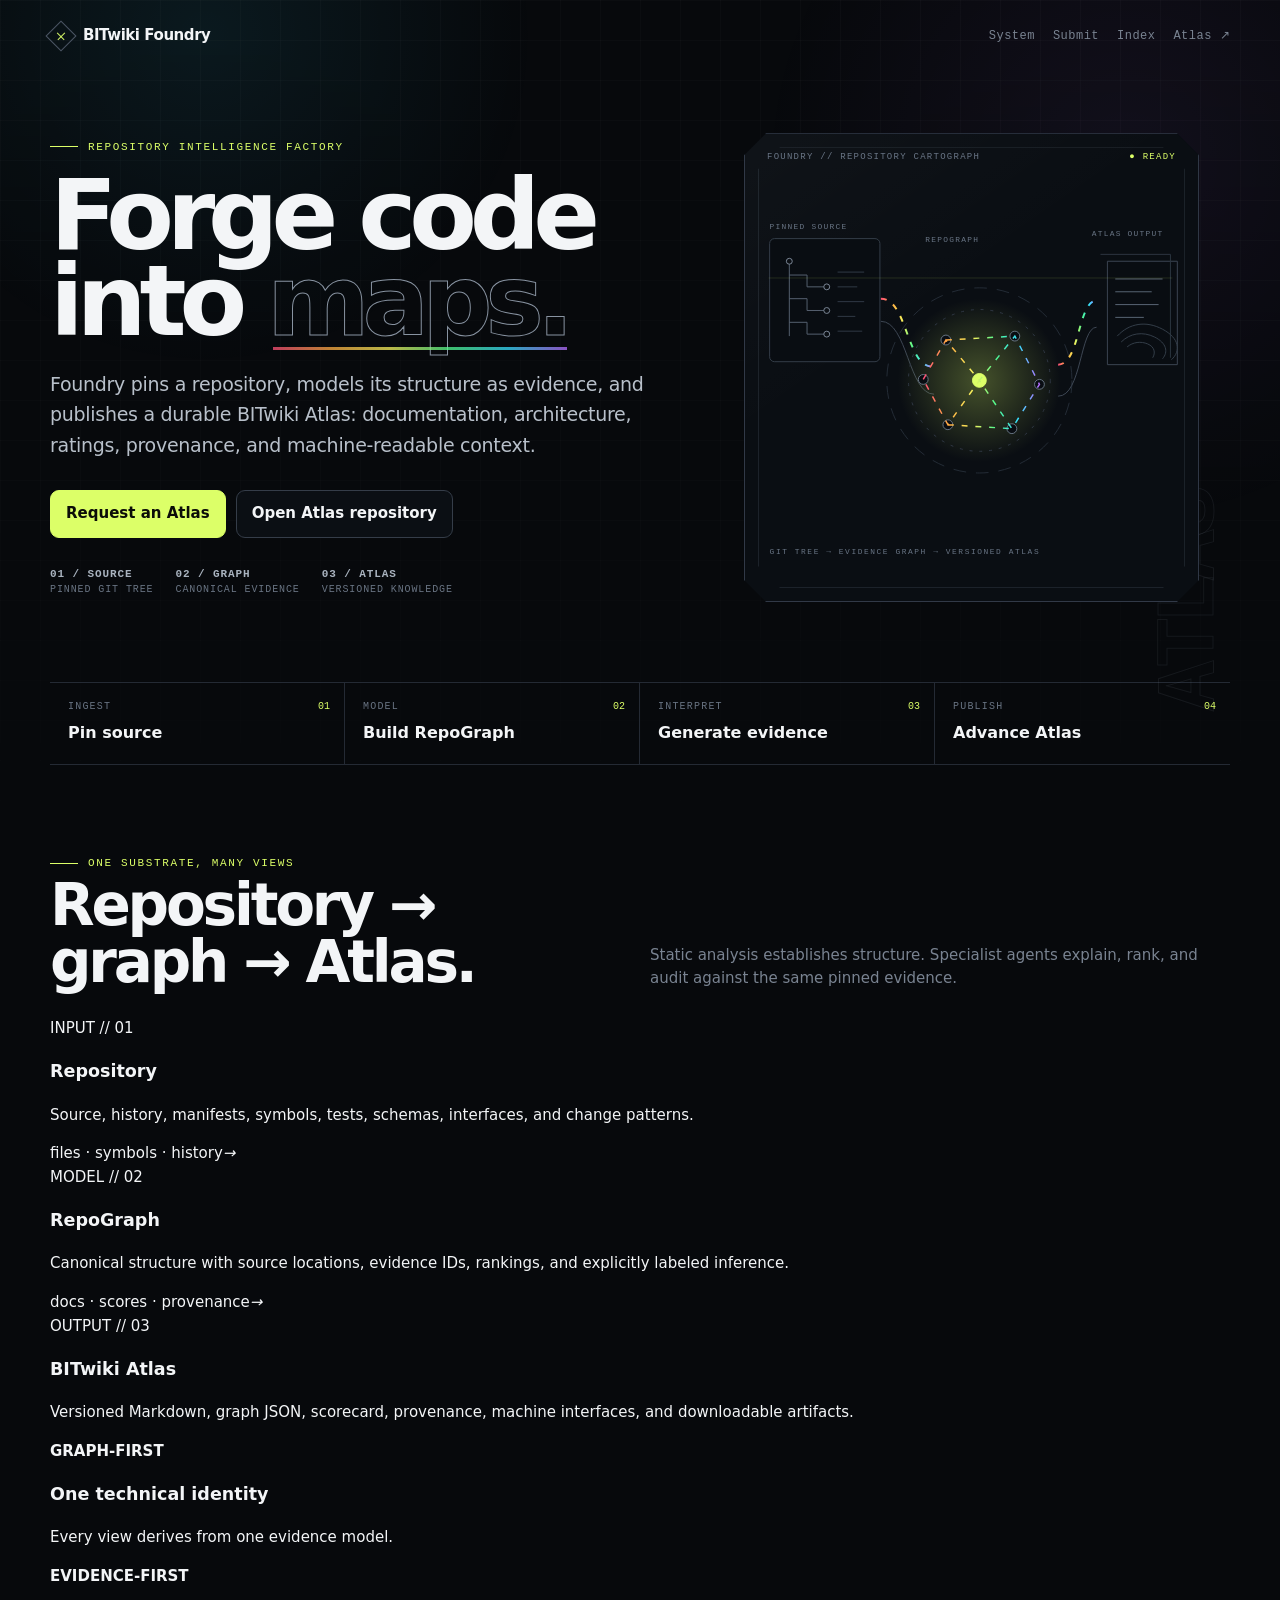
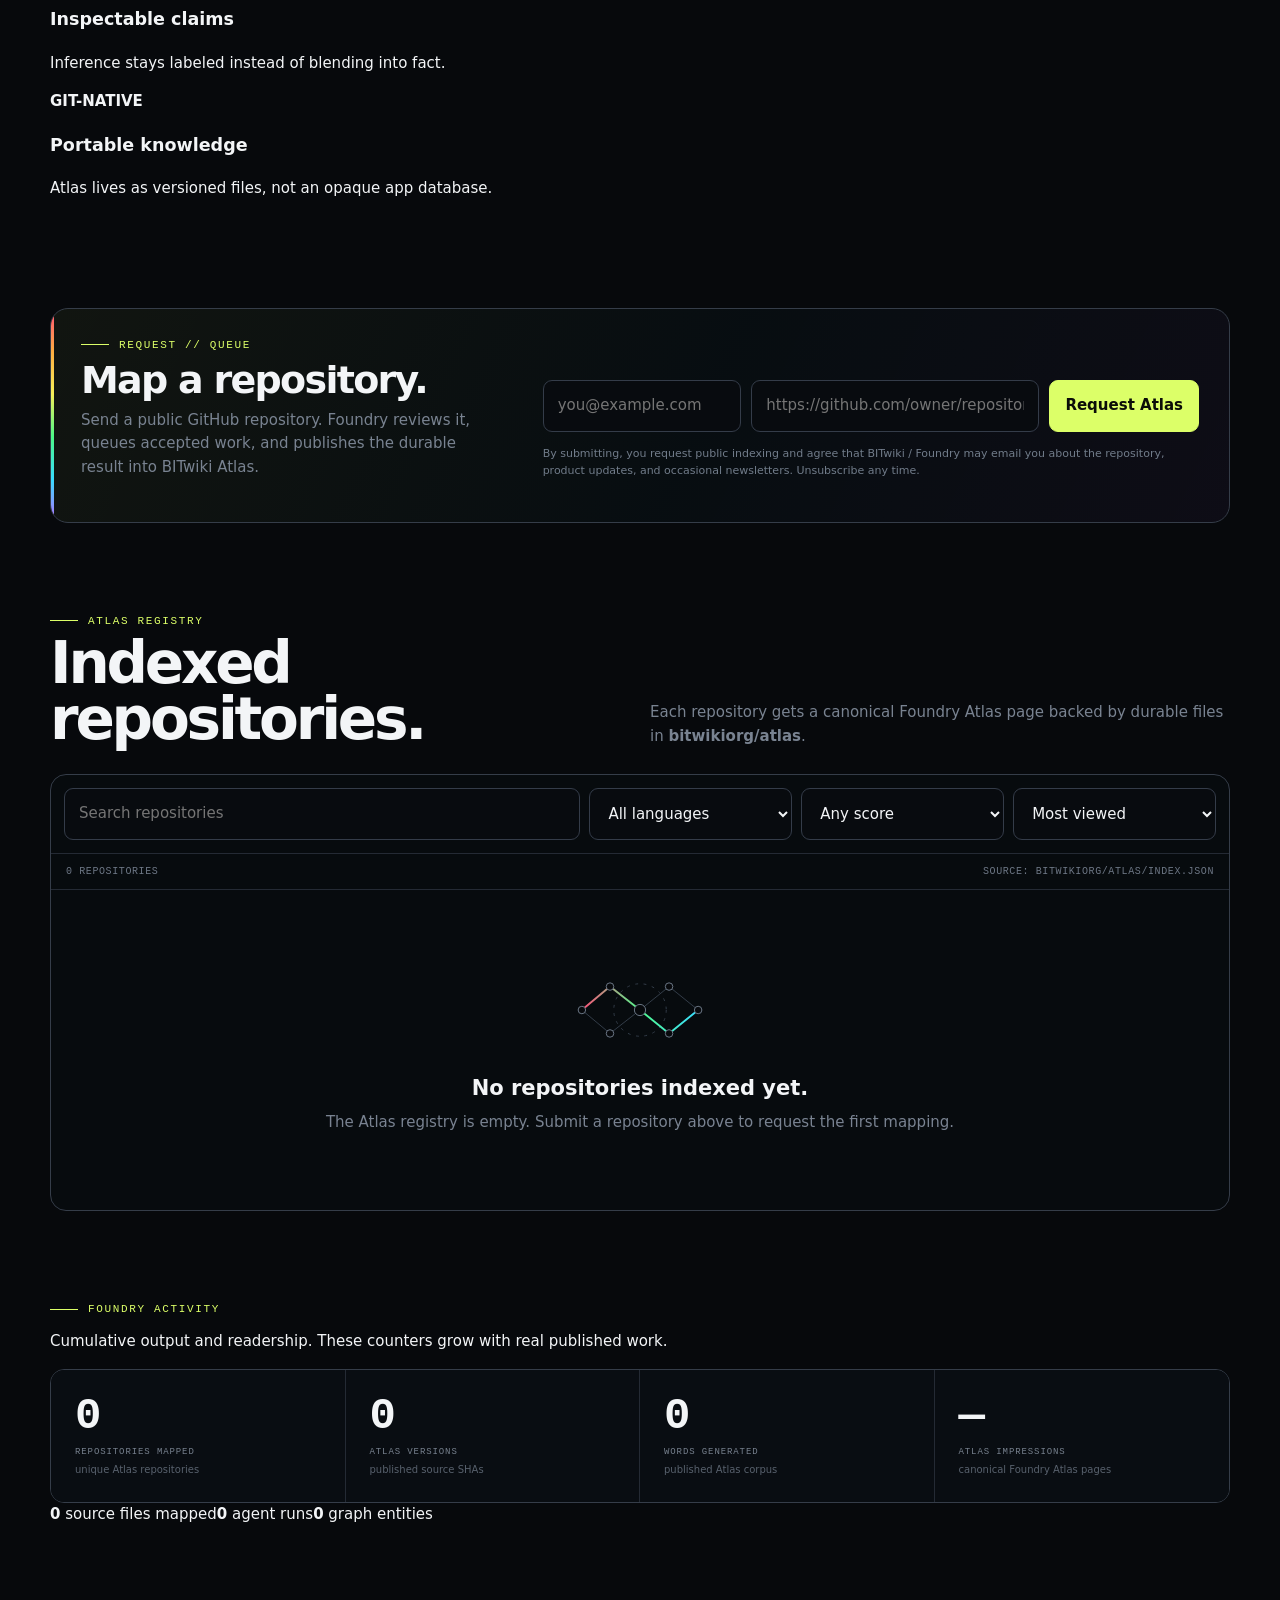
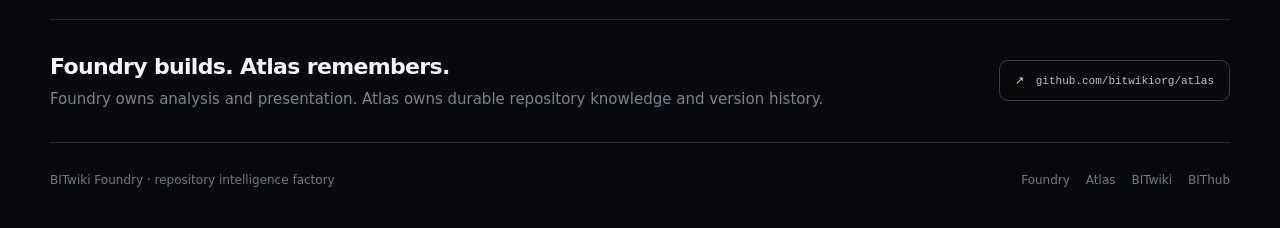
==== commit 655d068f: "Add canonical Atlas pages and activity-focused homepage" ====
--- a/index.html
+++ b/index.html
@@ -1,28 +1,95 @@
 <!doctype html>
 <html lang="en">
 <head>
-<meta charset="utf-8" />
-<meta name="viewport" content="width=device-width,initial-scale=1" />
+<meta charset="utf-8">
+<meta name="viewport" content="width=device-width,initial-scale=1">
 <title>BITwiki Foundry</title>
-<meta name="description" content="BITwiki Foundry maps repositories into evidence-backed documentation, graphs, ratings, and durable BITwiki Atlas knowledge." />
-<meta name="theme-color" content="#07090c" />
-<link rel="stylesheet" href="/style.css" />
-
+<meta name="description" content="BITwiki Foundry maps repositories into evidence-backed documentation, graphs, ratings, and durable BITwiki Atlas knowledge.">
+<meta name="theme-color" content="#07090c">
+<link rel="stylesheet" href="/style.css">
 </head>
 <body>
 <main class="wrap">
-<nav class="nav"><a class="brand" href="#top"><i class="brand-mark" aria-hidden="true"></i><span>BITwiki Foundry</span></a><div class="navlinks"><a href="#system">System</a><a href="#submit">Submit</a><a href="#index">Index</a><a href="https://github.com/bitwikiorg/atlas">Atlas ↗</a></div></nav>
-<section class="hero" id="top"><div><div class="eyebrow">Repository intelligence factory</div><h1>Forge code into <em>maps.</em></h1><p class="hero-copy">Foundry reads a repository as evidence, builds a canonical RepoGraph, and publishes a durable BITwiki Atlas: documentation, architecture, ratings, provenance, and machine-readable context.</p><div class="hero-actions"><a class="btn btn-primary" href="#submit">Request an Atlas</a><a class="btn" href="https://github.com/bitwikiorg/atlas">Open Atlas repository</a></div><div class="hero-meta"><div><strong>01 / SOURCE</strong>pinned repository</div><div><strong>02 / GRAPH</strong>canonical evidence</div><div><strong>03 / ATLAS</strong>portable knowledge</div></div></div>
-<div class="machine" aria-hidden="true"><div class="machine-frame"><div class="machine-top"><span>FOUNDRY // CARTOGRAPH</span><span class="machine-status">● READY</span></div><svg class="machine-svg" viewBox="0 0 440 410"><defs><linearGradient id="spectrum" x1="0" x2="1"><stop stop-color="#ff4f78"/><stop offset=".22" stop-color="#ffae42"/><stop offset=".43" stop-color="#f7f35d"/><stop offset=".62" stop-color="#51fa8d"/><stop offset=".82" stop-color="#38ddff"/><stop offset="1" stop-color="#b76cff"/></linearGradient><radialGradient id="core"><stop stop-color="#dcff68" stop-opacity=".35"/><stop offset="1" stop-color="#dcff68" stop-opacity="0"/></radialGradient></defs><g opacity=".5" stroke="#303846" fill="none"><path d="M35 68H145M35 92H128M35 116H152M35 140H118"/><rect x="28" y="53" width="132" height="103" rx="5"/><path d="M295 56c44 11 82 45 92 88s-10 91-48 118-90 28-128 1-54-78-35-119 74-99 119-88Z"/><path d="M290 83c34 8 61 31 70 61s-6 65-33 86-64 22-93 4-45-57-31-88 53-72 87-63Z"/><path d="M285 112c23 6 43 22 49 43s-4 46-23 59-44 15-64 3-31-39-21-61 36-49 59-44Z"/></g><g fill="#0b0f14" stroke="#697585"><circle cx="58" cy="68" r="4"/><circle cx="88" cy="92" r="4"/><circle cx="117" cy="116" r="4"/><circle cx="71" cy="140" r="4"/></g><path d="M160 104 C205 104 195 187 235 187" fill="none" stroke="url(#spectrum)" stroke-width="2" class="flowdash"/><path d="M160 127 C198 127 201 211 242 211" fill="none" stroke="#48515f" stroke-width="1"/><g class="orbit"><circle cx="220" cy="205" r="65" fill="none" stroke="#343d4a" stroke-dasharray="3 7"/><circle cx="220" cy="205" r="88" fill="none" stroke="#2a313c" stroke-dasharray="12 9"/></g><circle cx="220" cy="205" r="70" fill="url(#core)"/><polygon points="220,155 263,180 263,230 220,255 177,230 177,180" fill="#0a0e13" stroke="url(#spectrum)" stroke-width="2"/><polygon points="220,177 244,191 244,219 220,233 196,219 196,191" fill="#10151c" stroke="#596575"/><circle cx="220" cy="205" r="6" fill="#dcff68" class="pulse"/><g stroke="#677281" fill="#0a0e13"><circle cx="305" cy="126" r="5"/><circle cx="342" cy="176" r="5"/><circle cx="317" cy="230" r="5"/><circle cx="279" cy="270" r="5"/></g><path d="M263 180L305 126L342 176L317 230L279 270L263 230" fill="none" stroke="url(#spectrum)" stroke-width="1.6" class="flowdash"/><g fill="#dcff68"><circle cx="190" cy="156" r="2.2" class="spark"/><circle cx="272" cy="167" r="1.8" class="spark" style="animation-delay:.8s"/><circle cx="250" cy="254" r="2" class="spark" style="animation-delay:1.4s"/></g><line x1="22" y1="35" x2="418" y2="35" stroke="url(#spectrum)" stroke-width="1" opacity=".65"/><line x1="24" y1="155" x2="414" y2="155" stroke="#dcff68" stroke-width="1" opacity=".15" class="scan"/><text x="28" y="382" fill="#697585" font-family="monospace" font-size="9" letter-spacing="1.6">SOURCE → REPOGRAPH → ATLAS</text></svg></div></div></section>
-<section class="system-strip" id="system"><div class="system-step"><b>INGEST</b><strong>Pin the source</strong><i>01</i></div><div class="system-step"><b>MODEL</b><strong>Build the graph</strong><i>02</i></div><div class="system-step"><b>INTERPRET</b><strong>Generate evidence</strong><i>03</i></div><div class="system-step"><b>PUBLISH</b><strong>Advance Atlas</strong><i>04</i></div></section>
-<section class="section"><div class="section-head"><div><div class="eyebrow">One substrate, many views</div><h2>Repository → graph → Atlas.</h2></div><p>Foundry separates facts from interpretation. Static analysis establishes structure; specialist agents explain, rank, visualize, and audit against the same pinned evidence.</p></div><div class="artifact-flow"><article class="artifact-card"><span class="num">INPUT // 01</span><svg viewBox="0 0 100 80"><g fill="none" stroke="#566170"><path d="M17 15h45l14 14v36H17z"/><path d="M62 15v14h14"/><path d="M29 39h35M29 49h28M29 59h20"/></g></svg><h3>Repository</h3><p>Source, history, manifests, symbols, tests, schemas, interfaces, and change patterns.</p></article><div class="flow-arrow">→</div><article class="artifact-card"><span class="num">MODEL // 02</span><svg viewBox="0 0 100 80"><g fill="#0c1015" stroke="#667281"><path d="M18 42L39 18L63 28L80 53L53 65Z" fill="none"/><circle cx="18" cy="42" r="4"/><circle cx="39" cy="18" r="4"/><circle cx="63" cy="28" r="4"/><circle cx="80" cy="53" r="4"/><circle cx="53" cy="65" r="4"/></g><path d="M18 42L63 28L53 65" fill="none" stroke="#dcff68"/></svg><h3>RepoGraph</h3><p>Canonical structural model with source locations, evidence IDs, rankings, and labeled inference.</p></article><div class="flow-arrow">→</div><article class="artifact-card"><span class="num">OUTPUT // 03</span><svg viewBox="0 0 100 80"><g fill="none" stroke="#5e6978"><rect x="15" y="13" width="68" height="52" rx="3"/><path d="M24 26h50M24 36h34M24 47h43M24 57h25"/></g><path d="M15 13h68" stroke="url(#mini)"/><defs><linearGradient id="mini"><stop stop-color="#ff4f78"/><stop offset=".5" stop-color="#51fa8d"/><stop offset="1" stop-color="#38ddff"/></linearGradient></defs></svg><h3>BITwiki Atlas</h3><p>Versioned Markdown, graph JSON, scorecard, provenance, machine interfaces, and downloadable artifacts.</p></article></div><div class="feature-grid"><article class="feature"><b>GRAPH-FIRST</b><h3>One technical identity</h3><p>Docs, diagrams, FAQ, scores, and agent context derive from one evidence model instead of drifting apart.</p></article><article class="feature"><b>EVIDENCE-FIRST</b><h3>Inspectable claims</h3><p>Source evidence stays authoritative. Inference and external research are labeled rather than blended into fact.</p></article><article class="feature"><b>PORTABLE OUTPUT</b><h3>GitHub is the durable layer</h3><p>Generated knowledge lives in <strong>bitwikiorg/atlas</strong>. Foundry renders the index but does not trap the documentation in an app backend.</p></article></div></section>
+<nav class="nav">
+  <a class="brand" href="/"><i class="brand-mark" aria-hidden="true"></i><span>BITwiki Foundry</span></a>
+  <div class="navlinks"><a href="#system">System</a><a href="#submit">Submit</a><a href="#index">Index</a><a href="https://github.com/bitwikiorg/atlas">Atlas ↗</a></div>
+</nav>
+
+<section class="hero" id="top">
+  <div>
+    <div class="eyebrow">Repository intelligence factory</div>
+    <h1>Forge code into <em>maps.</em></h1>
+    <p class="hero-copy">Foundry pins a repository, models its structure as evidence, and publishes a durable BITwiki Atlas: documentation, architecture, ratings, provenance, and machine-readable context.</p>
+    <div class="hero-actions"><a class="btn btn-primary" href="#submit">Request an Atlas</a><a class="btn" href="https://github.com/bitwikiorg/atlas">Open Atlas repository</a></div>
+    <div class="hero-meta"><div><strong>01 / SOURCE</strong>pinned Git tree</div><div><strong>02 / GRAPH</strong>canonical evidence</div><div><strong>03 / ATLAS</strong>versioned knowledge</div></div>
+  </div>
+
+  <div class="machine" aria-hidden="true">
+    <div class="machine-frame">
+      <div class="machine-top"><span>FOUNDRY // REPOSITORY CARTOGRAPH</span><span class="machine-status">● READY</span></div>
+      <svg class="machine-svg" viewBox="0 0 460 410">
+        <defs>
+          <linearGradient id="spectrum" x1="0" x2="1"><stop stop-color="#ff4f78"/><stop offset=".22" stop-color="#ffae42"/><stop offset=".43" stop-color="#f7f35d"/><stop offset=".62" stop-color="#51fa8d"/><stop offset=".82" stop-color="#38ddff"/><stop offset="1" stop-color="#b76cff"/></linearGradient>
+          <radialGradient id="core"><stop stop-color="#dcff68" stop-opacity=".28"/><stop offset="1" stop-color="#dcff68" stop-opacity="0"/></radialGradient>
+        </defs>
+        <g transform="translate(25 55)">
+          <text x="0" y="-10" fill="#697585" font-family="monospace" font-size="8" letter-spacing="1.3">PINNED SOURCE</text>
+          <rect x="0" y="0" width="112" height="125" rx="5" fill="#090d12" stroke="#343d49"/>
+          <path d="M20 23v76M20 37h18M20 61h18M20 85h18M38 37v12h20M38 61v12h20M38 85v12h20" fill="none" stroke="#566170"/>
+          <g fill="#0a0e13" stroke="#7b8796"><circle cx="20" cy="23" r="3"/><circle cx="58" cy="49" r="3"/><circle cx="58" cy="73" r="3"/><circle cx="58" cy="97" r="3"/></g>
+          <path d="M69 34h27M69 49h20M69 64h27M69 79h18M69 94h25" stroke="#303846"/>
+        </g>
+        <path d="M138 116C165 116 164 185 190 185" fill="none" stroke="url(#spectrum)" stroke-width="2" class="flowdash"/>
+        <path d="M138 139C165 139 166 213 192 213" fill="none" stroke="#3e4855"/>
+        <g>
+          <text x="183" y="58" fill="#697585" font-family="monospace" font-size="8" letter-spacing="1.3">REPOGRAPH</text>
+          <circle cx="238" cy="199" r="83" fill="url(#core)"/>
+          <g class="orbit"><circle cx="238" cy="199" r="72" fill="none" stroke="#303846" stroke-dasharray="3 7"/><circle cx="238" cy="199" r="94" fill="none" stroke="#242c36" stroke-dasharray="13 10"/></g>
+          <g fill="#090d12" stroke="#687584"><circle cx="238" cy="199" r="7" fill="#dcff68" stroke="#dcff68" class="pulse"/><circle cx="204" cy="158" r="5"/><circle cx="274" cy="154" r="5"/><circle cx="299" cy="203" r="5"/><circle cx="271" cy="248" r="5"/><circle cx="206" cy="244" r="5"/><circle cx="181" cy="198" r="5"/></g>
+          <path d="M181 198L204 158L238 199L274 154L299 203L271 248L238 199L206 244L181 198M204 158L274 154M206 244L271 248" fill="none" stroke="url(#spectrum)" stroke-width="1.5" class="flowdash"/>
+        </g>
+        <path d="M318 183C340 183 338 118 357 118" fill="none" stroke="url(#spectrum)" stroke-width="2" class="flowdash"/>
+        <path d="M318 215C342 215 340 145 357 145" fill="none" stroke="#3e4855"/>
+        <g transform="translate(352 62)">
+          <text x="0" y="-10" fill="#697585" font-family="monospace" font-size="8" letter-spacing="1.3">ATLAS OUTPUT</text>
+          <path d="M16 16h71v105H16z" fill="#090d12" stroke="#3c4653"/><path d="M9 9h71v105" fill="none" stroke="#2c3540"/>
+          <path d="M24 34h48M24 47h37M24 60h44M24 73h29" stroke="#596574"/>
+          <g fill="none" stroke="#343e4a"><path d="M26 92c12-13 29-16 46-7s19 22 9 31"/><path d="M30 98c9-9 22-11 34-5s14 15 8 22"/><path d="M36 103c6-5 14-6 21-3s8 9 5 14"/></g>
+          <path d="M16 16h71" stroke="url(#spectrum)" stroke-width="2"/>
+        </g>
+        <text x="25" y="375" fill="#697585" font-family="monospace" font-size="8" letter-spacing="1.6">GIT TREE  →  EVIDENCE GRAPH  →  VERSIONED ATLAS</text>
+        <line x1="24" y1="389" x2="434" y2="389" stroke="url(#spectrum)" opacity=".65"/><line x1="24" y1="95" x2="434" y2="95" stroke="#dcff68" opacity=".12" class="scan"/>
+      </svg>
+    </div>
+  </div>
+</section>
+
+<section class="system-strip" id="system"><div class="system-step"><b>INGEST</b><strong>Pin source</strong><i>01</i></div><div class="system-step"><b>MODEL</b><strong>Build RepoGraph</strong><i>02</i></div><div class="system-step"><b>INTERPRET</b><strong>Generate evidence</strong><i>03</i></div><div class="system-step"><b>PUBLISH</b><strong>Advance Atlas</strong><i>04</i></div></section>
+
+<section class="section map-section">
+  <div class="section-head"><div><div class="eyebrow">One substrate, many views</div><h2>Repository → graph → Atlas.</h2></div><p>Static analysis establishes structure. Specialist agents explain, rank, and audit against the same pinned evidence.</p></div>
+  <div class="map-pipeline">
+    <article class="map-stage map-source"><span class="num">INPUT // 01</span><div class="stage-symbol file-symbol"><i></i><i></i><i></i></div><h3>Repository</h3><p>Source, history, manifests, symbols, tests, schemas, interfaces, and change patterns.</p></article>
+    <div class="map-link"><span>files · symbols · history</span><i>→</i></div>
+    <article class="map-stage map-graph"><span class="num">MODEL // 02</span><div class="stage-symbol graph-symbol"><i></i><i></i><i></i><i></i><i></i></div><h3>RepoGraph</h3><p>Canonical structure with source locations, evidence IDs, rankings, and explicitly labeled inference.</p></article>
+    <div class="map-link"><span>docs · scores · provenance</span><i>→</i></div>
+    <article class="map-stage map-atlas"><span class="num">OUTPUT // 03</span><div class="stage-symbol atlas-symbol"><i></i><i></i><i></i></div><h3>BITwiki Atlas</h3><p>Versioned Markdown, graph JSON, scorecard, provenance, machine interfaces, and downloadable artifacts.</p></article>
+  </div>
+  <div class="principles"><article><b>GRAPH-FIRST</b><h3>One technical identity</h3><p>Every view derives from one evidence model.</p></article><article><b>EVIDENCE-FIRST</b><h3>Inspectable claims</h3><p>Inference stays labeled instead of blending into fact.</p></article><article><b>GIT-NATIVE</b><h3>Portable knowledge</h3><p>Atlas lives as versioned files, not an opaque app database.</p></article></div>
+</section>
+
 <section class="section" id="submit"><div class="submit-panel"><div class="submit-grid"><div><div class="eyebrow">Request // queue</div><h2>Map a repository.</h2><p>Send a public GitHub repository. Foundry reviews it, queues accepted work, and publishes the durable result into BITwiki Atlas.</p></div><form class="repo-form" id="repoForm"><input class="field" id="email" name="email" type="email" autocomplete="email" placeholder="you@example.com" aria-label="Email" required><input class="field" id="repo" name="repo" type="url" inputmode="url" placeholder="https://github.com/owner/repository" aria-label="GitHub repository URL" required><button class="btn btn-primary" type="submit">Request Atlas</button><div class="form-note">By submitting, you request public indexing and agree that BITwiki / Foundry may email you about the repository, product updates, and occasional newsletters. Unsubscribe any time.</div></form></div><div class="status" id="formStatus" role="status" aria-live="polite"></div></div></section>
-<section class="section" id="index"><div class="section-head"><div><div class="eyebrow">Atlas registry</div><h2>Indexed repositories.</h2></div><p>The public registry is read directly from <strong>bitwikiorg/atlas</strong>. Each entry points back to durable, versioned files instead of an opaque database record.</p></div><div class="registry"><div class="toolbar"><input class="field" id="search" type="search" placeholder="Search repositories"><select class="field" id="language" aria-label="Language"><option value="">All languages</option></select><select class="field" id="rating" aria-label="Minimum Foundry score"><option value="0">Any score</option><option value="80">80+</option><option value="60">60+</option><option value="40">40+</option></select><select class="field" id="sort" aria-label="Sort"><option value="score">Top score</option><option value="stars">Most stars</option><option value="name">Name A–Z</option><option value="fresh">Recently indexed</option></select></div><div class="registry-meta"><span id="resultCount">0 repositories</span><span>source: bitwikiorg/atlas/index.json</span></div><div class="repo-grid" id="repoGrid"></div></div></section>
-<section class="section"><div class="stats"><div class="stat"><strong id="statRepos">0</strong><span>Repositories mapped</span><small>published in Atlas</small></div><div class="stat"><strong id="statLanguages">0</strong><span>Languages</span><small>across mapped repos</small></div><div class="stat"><strong id="statScore">—</strong><span>Avg. Foundry score</span><small>technical diagnostic</small></div><div class="stat"><strong id="statCoverage">—</strong><span>Avg. doc coverage</span><small>required Atlas docs</small></div></div></section>
-<section class="atlas-bridge"><div><strong>Foundry builds. Atlas remembers.</strong><p>Foundry owns analysis and orchestration. Atlas owns the published repository knowledge and version history.</p></div><a class="atlas-link" href="https://github.com/bitwikiorg/atlas"><span>↗</span> github.com/bitwikiorg/atlas</a></section>
+
+<section class="section" id="index"><div class="section-head"><div><div class="eyebrow">Atlas registry</div><h2>Indexed repositories.</h2></div><p>Each repository gets a canonical Foundry Atlas page backed by durable files in <strong>bitwikiorg/atlas</strong>.</p></div><div class="registry"><div class="toolbar"><input class="field" id="search" type="search" placeholder="Search repositories"><select class="field" id="language" aria-label="Language"><option value="">All languages</option></select><select class="field" id="rating" aria-label="Minimum Foundry score"><option value="0">Any score</option><option value="80">80+</option><option value="60">60+</option><option value="40">40+</option></select><select class="field" id="sort" aria-label="Sort"><option value="views">Most viewed</option><option value="score">Top score</option><option value="fresh">Recently indexed</option><option value="name">Name A–Z</option></select></div><div class="registry-meta"><span id="resultCount">0 repositories</span><span>source: bitwikiorg/atlas/index.json</span></div><div class="repo-grid" id="repoGrid"></div></div></section>
+
+<section class="section activity-section"><div class="activity-head"><div class="eyebrow">Foundry activity</div><p>Cumulative output and readership. These counters grow with real published work.</p></div><div class="stats"><div class="stat"><strong id="statRepos">0</strong><span>Repositories mapped</span><small>unique Atlas repositories</small></div><div class="stat"><strong id="statVersions">0</strong><span>Atlas versions</span><small>published source SHAs</small></div><div class="stat"><strong id="statWords">0</strong><span>Words generated</span><small>published Atlas corpus</small></div><div class="stat"><strong id="statImpressions">—</strong><span>Atlas impressions</span><small>canonical Foundry Atlas pages</small></div></div><div class="secondary-stats"><span><b id="statFiles">0</b> source files mapped</span><span><b id="statAgents">0</b> agent runs</span><span><b id="statGraph">0</b> graph entities</span></div></section>
+
+<section class="atlas-bridge"><div><strong>Foundry builds. Atlas remembers.</strong><p>Foundry owns analysis and presentation. Atlas owns durable repository knowledge and version history.</p></div><a class="atlas-link" href="https://github.com/bitwikiorg/atlas"><span>↗</span> github.com/bitwikiorg/atlas</a></section>
 <footer class="footer"><span>BITwiki Foundry · repository intelligence factory</span><span class="footer-links"><a href="https://github.com/bitwikiorg/foundry">Foundry</a><a href="https://github.com/bitwikiorg/atlas">Atlas</a><a href="https://bitwiki.org/">BITwiki</a><a href="https://hub.bitwiki.org/">BIThub</a></span></footer>
 </main>
 <div class="modal-backdrop" id="reviewModal" role="dialog" aria-modal="true" aria-labelledby="reviewTitle"><div class="modal"><div class="modal-head"><div class="eyebrow">Submission agreement</div><h3 id="reviewTitle">Review the request</h3><p>Submitting is the agreement. There is no separate consent checkbox.</p></div><div class="modal-body"><div class="notice"><strong>Public output.</strong> If accepted, Foundry may analyze, summarize, visualize, cache, and publicly publish information derived from the submitted public repository.</div><div class="notice"><strong>Admission is reviewed.</strong> Submission does not guarantee indexing. Foundry may reject, defer, or pause work based on safety, technical fit, usefulness, size, and capacity.</div><div class="notice"><strong>No secrets or restricted code.</strong> Do not submit private, confidential, credential-bearing, or access-restricted repositories.</div><div class="notice"><strong>Email and updates.</strong> We may email repository status, Foundry/BITwiki product updates, and occasional newsletters. You can unsubscribe at any time.</div><div class="agreement">Selecting <strong>Agree &amp; queue repository</strong> submits the request under these terms.</div><div class="status" id="modalStatus" role="status" aria-live="polite"></div></div><div class="modal-actions"><button class="btn" type="button" id="cancelModal">Cancel</button><button class="btn btn-primary" type="button" id="confirmSubmit">Agree &amp; queue repository</button></div></div></div>
+<script>window.va=window.va||function(){(window.vaq=window.vaq||[]).push(arguments)}</script>
+<script defer src="/_vercel/insights/script.js"></script>
 <script src="/app.js"></script>
 </body>
-</html>
+</html>
